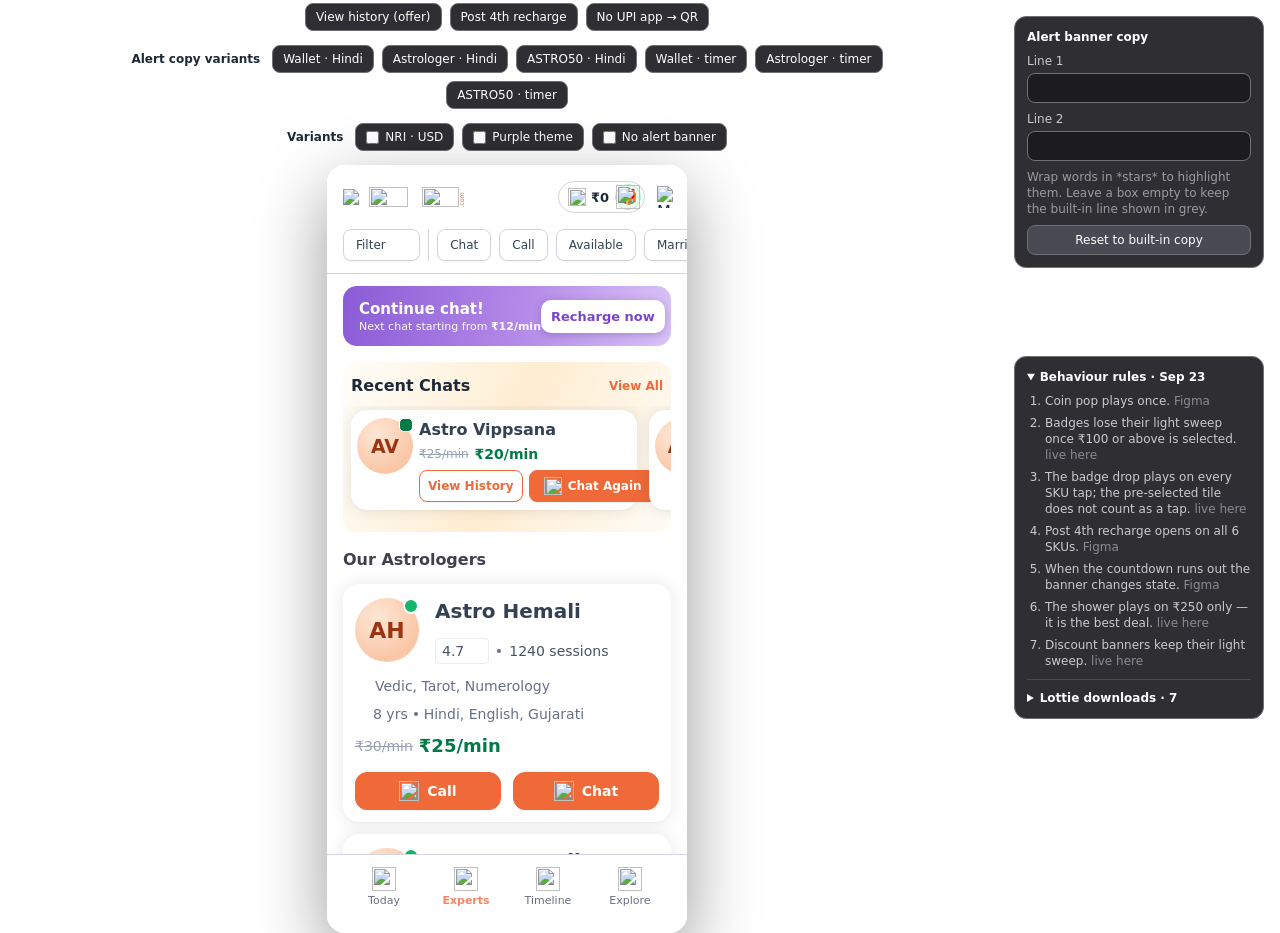
==== src/template.html @ e66285ed "Keep the band bells still, as the prototype has them The bells carry no class="tag" in the prototype" ====
<!DOCTYPE html>
<html lang="en">
<head>
<meta charset="UTF-8">
<meta name="viewport" content="width=device-width, initial-scale=1, viewport-fit=cover, user-scalable=no">
<meta name="theme-color" content="#ffffff">
<meta name="color-scheme" content="light">
<title>AstroChat · Bonus highlight prototype</title>
<!-- dotLottie player for the low-balance loader. Unlike everything else in this file it is not
     inlined, so the loader needs a network connection; the static wallet image stays in the
     markup as a fallback and is hidden only once the component actually upgrades. -->
<script type="module" src="https://unpkg.com/@lottiefiles/dotlottie-wc@0.6.2/dist/dotlottie-wc.js"></script>
<style>
/* ── Inter, inlined ──────────────────────────────────────────────────────────
   This used to be a <link> to fonts.googleapis.com. On any network that blocks
   Google Fonts — a corporate proxy, a locked-down office Wi-Fi, a plane — that
   request fails SILENTLY: no error, no missing glyphs, the page just renders in
   system-ui and every letterform, width and line break is subtly wrong. Nobody
   screenshotting it can tell you why it looks off, which is precisely what made
   it worth removing rather than retrying.

   One variable file per subset covers 400-800, so `font-weight:100 900` is not a
   guess — the axis really is continuous. latin-ext is a separate face and is NOT
   optional here: the rupee sign is U+20B9, which lives in that range, and this
   prototype is nothing but rupee figures.

   Devanagari is deliberately absent. Inter has no Devanagari glyphs, so the Hindi
   flows fall through to the platform's own Indic font either way; shipping a
   Devanagari subset would add weight and change nothing. */
@font-face{font-family:'Inter';font-style:normal;font-weight:100 900;font-display:swap;
  src:url(/*INTER-LATIN-EXT*/) format('woff2');
  unicode-range:U+0100-02BA,U+02BD-02C5,U+02C7-02CC,U+02CE-02D7,U+02DD-02FF,U+0304,U+0308,U+0329,U+1D00-1DBF,U+1E00-1E9F,U+1EF2-1EFF,U+2020,U+20A0-20AB,U+20AD-20C0,U+2113,U+2C60-2C7F,U+A720-A7FF}
@font-face{font-family:'Inter';font-style:normal;font-weight:100 900;font-display:swap;
  src:url(/*INTER-LATIN*/) format('woff2');
  unicode-range:U+0000-00FF,U+0131,U+0152-0153,U+02BB-02BC,U+02C6,U+02DA,U+02DC,U+0304,U+0308,U+0329,U+2000-206F,U+20AC,U+2122,U+2191,U+2193,U+2212,U+2215,U+FEFF,U+FFFD}
/* ── Design tokens ───────────────────────────────────────────────────────────
   Every name below is a published style in the Figma file (Payments-Android —
   an Untitled UI library). A raw hex left in this stylesheet means "no style
   exists for this": the payment-brand logo colours, the green/gold card skins,
   and the display type sizes (10, 11, 13.5, 31, 42px) are all deliberate.
   Gradients cannot carry a style in Figma, so the bands below are written as
   color-mix over white — the same mapping the "background colour spec"
   annotations on the component library now document.
   ─────────────────────────────────────────────────────────────────────────── */
:root{
  --brand-color:#EF6939;--brand-500:#F28761;--brand-900:#560000;
  --gray-25:#FCFCFD;--gray-50:#F9FAFB;--gray-100:#F2F4F7;--gray-200:#EAECF0;--gray-300:#D0D5DD;
  --gray-400:#98A2B3;--gray-500:#667085;--gray-600:#475467;--gray-700:#344054;--gray-800:#1D2939;--gray-900:#101828;
  --success-50:#ECFDF3;--success-100:#D1FADF;--success-200:#A6F4C5;--success-300:#6CE9A6;--success-400:#32D583;
  --success-500:#12B76A;--success-600:#039855;--success-700:#027A48;--success-800:#05603A;--success-900:#054F31;
  --success-950:#04452F;               /* darkest end of the Offer / Coupon band */
  --warning-50:#FFFAEB;--warning-100:#FEF0C7;--warning-300:#FEC84B;--warning-400:#FDB022;--warning-600:#DC6803;
  --warning-700:#B54708;--warning-800:#93370D;--warning-900:#7A2E0E;
  --error-50:#FEF3F2;--error-100:#FEE4E2;--error-500:#F04438;--error-700:#B42318;--error-800:#912018;--error-900:#7A271A;
  --white:#FFFFFF;--black:#000000;
  --ab-bg:#EEF0F3;                     /* phone chrome — no Figma style */
  /* Text styles: Inter, letter-spacing 0, weights 400/500/600/700 */
  --font:'Inter',system-ui,-apple-system,'Segoe UI',Roboto,Arial,sans-serif;
  --fs-xs:12px;--lh-xs:18px;           /* Body X Small 12 */
  --fs-sm:14px;--lh-sm:20px;           /* Body Medium 14  */
  --fs-md:16px;--lh-md:24px;           /* Body large 16   */
  --fs-lg:18px;--lh-lg:28px;           /* Body XL 18      */
  --fs-xl:20px;--lh-xl:30px;           /* Body 2XL 20     */
  /* Motion. --ease-out is the house curve, already inlined in ~40 places; it is named here so
     new work has something to point at. --ease-gentle is a softer ease-out (quint): it leaves
     faster and spends longer easing into rest, so a collapse settles instead of stopping. Used
     for See Less Options, where the sheet shrinking is a slow, reversible move rather than a
     response to a tap that needs to feel instant. */
  --ease-out:cubic-bezier(.2,.8,.2,1);
  --ease-gentle:cubic-bezier(.22,1,.36,1);
}
/* `user-select:none` is what kills the blue selection box. Tapping a tile quickly counts as a
   double-click, and the browser then selects the nearest text run — which is why the "Add Money"
   title lit up when a SKU was tapped. This is app chrome, not a document, so nothing here is
   meant to be selectable. */
*{box-sizing:border-box;margin:0;padding:0;-webkit-tap-highlight-color:transparent;-webkit-user-select:none;user-select:none}
::selection{background:transparent}
html,body{height:100%;background:#fff}
body{font-family:var(--font);color:var(--gray-800);overflow:hidden;-webkit-font-smoothing:antialiased}
button{font:inherit;color:inherit;background:none;border:0;cursor:pointer;text-align:inherit}
img{display:block}
/* The grey ring around a tapped tile. `:focus-visible` alone is NOT enough to keep it off a
   pointer: Chrome hands focus-visible to role=button/role=radio divs on a plain click, because
   its heuristic assumes a focusable non-widget element that took focus wants a ring. So the ring
   is gated on an explicit `body.kbd`, set only by a Tab press and cleared by any pointer.
   Keyboard users keep a visible focus ring; taps and clicks draw nothing at all. */
:focus,:focus-visible{outline:none}
body.kbd :focus-visible{outline:2px solid rgba(16,24,40,.35);outline-offset:2px}

/* ---------- shell ---------- */
.shell{height:100%;display:flex;flex-direction:column;align-items:center;justify-content:center;gap:14px;padding:16px}
.toolbar{display:flex;gap:8px;align-items:center;flex-wrap:wrap;justify-content:center;max-width:760px;color:var(--gray-600);font-size:var(--fs-xs)}
.toolbar b{color:var(--gray-800);font-weight:600;margin-right:4px}
.toolbar button{background:#2f2f33;border:1px solid #707076;color:#fff;border-radius:8px;padding:6px 10px;font-size:var(--fs-xs);text-align:center}
.toolbar button:hover{background:#3b3b40}
/* Variant switches. Same pill as the jump buttons so the row reads as one control strip, but they
   latch — :has() on the label is what lets the pill itself show the on state. */
.vsw{display:flex;align-items:center;gap:6px;background:#2f2f33;border:1px solid #707076;color:#fff;border-radius:8px;padding:6px 10px;cursor:pointer;user-select:none}
.vsw:hover{background:#3b3b40}
.vsw:has(input:checked){background:var(--brand-color);border-color:var(--brand-color)}
.vsw input{accent-color:#fff;width:13px;height:13px;margin:0;cursor:pointer}
.vsw:has(input:checked) input{accent-color:#2f2f33}
/* Scaffolding, desktop only — it sits under the copy editor in the same fixed right rail rather
   than in .shell, because .shell is a centred column that sizes the phone off the leftover height
   and any row there shrinks the prototype. `body.mobile` drops it outright: the phone build carries
   nothing but the screen. Top is the editor's height plus a gutter; if the editor grows, move it. */
.specs{position:fixed;right:16px;top:356px;z-index:50;width:250px;
  background:#2f2f33;border:1px solid #707076;border-radius:12px;padding:12px;color:#c9c9cf;
  font-size:var(--fs-xs);line-height:16px;
  /* the Lottie list below can outgrow the window, and a fixed panel has nowhere to push to */
  max-height:calc(100vh - 372px);overflow:auto}
.specs summary{color:#fff;font-weight:600;cursor:pointer}
.specs ol{margin:8px 0 0;padding-left:18px}
.specs li{margin-bottom:6px}
.specs i{font-style:normal;color:#8a8a93}
/* The downloadable Lotties. Closed by default on purpose: opening it is what fetches the player,
   so a visitor who never opens it pays nothing for it. */
.lot{margin:10px 0 0;border-top:1px solid #4a4a52;padding-top:10px}
.lot ul{list-style:none;margin:8px 0 0;padding:0;display:flex;flex-direction:column;gap:9px}
.lot li{display:flex;gap:8px;align-items:center;margin:0}
.lot .pv{flex:none;width:32px;height:32px;border-radius:8px;background:#3d3d44;overflow:hidden}
.lot .pv.g{background:linear-gradient(135deg,#065F41,#039855)}
.lot .pv.w{background:#fff}
/* the bells belong on their own band tint, not on green */
.lot .pv.a{background:var(--warning-100)}
.lot .pv.r{background:var(--error-100)}
.lot a{color:#fff;font-weight:600;text-decoration:none;border-bottom:1px solid #6a6a72}
.lot small{display:block;color:#8a8a93}
.lot .note{margin:8px 0 0;color:#8a8a93}
body.mobile .specs{display:none}
/* Live alert-banner copy editor, desktop only. Same dark chrome as .toolbar so it reads as
   prototype furniture and not as part of the design. */
.edpanel{position:fixed;right:16px;top:16px;z-index:50;width:250px;display:flex;flex-direction:column;gap:8px;
  background:#2f2f33;border:1px solid #707076;border-radius:12px;padding:12px;color:#fff;font-size:var(--fs-xs);line-height:16px}
.edpanel b{font-weight:600}
.edpanel label{display:flex;flex-direction:column;gap:4px;color:#c9c9cf}
.edpanel input{background:#1c1c1f;border:1px solid #707076;border-radius:8px;padding:6px 8px;color:#fff;font:inherit;width:100%}
.edpanel input::placeholder{color:#8a8a93}
.edpanel .hint{color:#9a9aa2}
.edpanel button{background:#4a4a52;border:1px solid #707076;color:#fff;border-radius:8px;padding:6px 10px;font-size:var(--fs-xs);text-align:center}
.edpanel button:hover{background:#5a5a63}
body.mobile .edpanel{display:none}
/* The panel is fixed, so it would sit on top of the phone on a narrow desktop window. Reserve
   its width on the shell instead and let the phone centre in what's left. */
body:not(.mobile) .shell{padding-right:282px}
.stage{position:relative;flex-shrink:0}
.phone{position:absolute;left:0;top:0;width:360px;background:#fff;overflow:hidden;transform-origin:0 0;border-radius:18px;box-shadow:0 24px 70px rgba(0,0,0,.4)}
.screen{position:absolute;inset:0;overflow:hidden}
.flows-btn{display:none}
.flows-sheet{display:none}

/* mobile: the prototype is the whole screen */
body.mobile .shell{padding:0;gap:0;justify-content:flex-start;align-items:flex-start}
body.mobile .toolbar{display:none}
body.mobile .phone{border-radius:0;box-shadow:none}
.flows-sheet.open{display:flex;position:fixed;inset:0;z-index:101;background:rgba(0,0,0,.45);align-items:flex-end}
.flows-btn,.flows-sheet .panel{zoom:var(--ui,1)}
.flows-sheet .panel{width:100%;background:#fff;border-radius:18px 18px 0 0;padding:16px 16px calc(16px + env(safe-area-inset-bottom));display:flex;flex-direction:column;gap:8px;animation:up .25s ease-out}
.flows-sheet h4{font-size:15px;font-weight:700;color:var(--gray-800);margin-bottom:4px}
.flows-sheet .panel button{border:1px solid var(--gray-300);border-radius:12px;padding:12px 14px;font-size:var(--fs-sm);font-weight:500;color:var(--gray-700)}
.flows-sheet .panel button small{display:block;font-weight:400;font-size:var(--fs-xs);color:var(--gray-500);margin-top:2px}
@keyframes up{from{transform:translateY(40px);opacity:0}to{transform:none;opacity:1}}

/* ---------- photos (uploaded) / stand-ins ---------- */
.photo{border-radius:50%;overflow:hidden;flex-shrink:0;position:relative}
.photo img{width:100%;height:100%;object-fit:cover}
.photo.ph{display:flex;align-items:center;justify-content:center;font-weight:700;color:#9a3412;background:radial-gradient(circle at 35% 30%,#ffe7d6,#f9c6a6 70%)}

/* ---------- HOME ---------- */
.home{display:flex;flex-direction:column;background:#fff}
.home-head{border-bottom:1px solid var(--gray-300);flex-shrink:0;background:#fff}
.home .topnav,.today .topnav{height:64px;display:flex;align-items:center;gap:16px;padding-left:16px}
.brand{display:flex;gap:7px;align-items:center}
.home .logo{position:relative;width:95.4px;height:20px}
.home .logo img,.home .logo span{position:absolute}
.home .logo .a{left:0;top:0;width:38.8px;height:19.7px}
.home .logo .b{left:38.8px;top:7px;width:12.6px;height:12.6px}
.home .logo .c{left:52.2px;top:0;width:37.3px;height:19.7px}
.home .logo span{left:89.4px;top:5px;height:15px;width:6px;display:flex;align-items:center;justify-content:center}
.home .logo span i{transform:rotate(-90deg);font-style:normal;font-size:6.4px;line-height:6px;color:var(--brand-color);white-space:nowrap}
.navright{flex:1;display:flex;gap:12px;align-items:center;justify-content:flex-end;padding-right:8px}
.wpill{position:relative;background:var(--gray-700);display:flex;flex-direction:column;align-items:center;gap:3px;padding:2px 2px 4px;border-radius:16px 16px 12px 12px;overflow:hidden}
.wpill .inner{background:#fff;border:1px solid var(--gray-300);border-radius:20px;display:flex;gap:8px;align-items:center;padding:3px 4px 3px 6px;position:relative;z-index:1}
.wpill .inner p{font-size:var(--fs-sm);color:#2d2d2d}
.wpill .cb{font-size:10px;color:#fff;letter-spacing:-.32px;white-space:nowrap;position:relative;z-index:1}
/* light sweep: kept for the ASTRO50 coupon banner (both its timer and non-timer states).
   The offer banner deliberately has none. */
.sweep{position:absolute;inset:0;pointer-events:none;overflow:hidden;border-radius:inherit}
/* Travels on TRANSFORM, not `left`. Animating `left` re-runs layout and repaints the whole band
   on every frame, which is what made it stutter; a transform stays on the compositor.
   The 475% is not arbitrary: the old travel was left -60% → 130%, i.e. 190% of the BAND's width,
   and translateX percentages resolve against the ELEMENT's own width, which is 40% of the band —
   190/40 = 475. Change `width:40%` and this number has to be rederived. */
.sweep::after{content:"";position:absolute;top:-20%;bottom:-20%;width:40%;left:-60%;background:linear-gradient(100deg,transparent,rgba(255,255,255,.55),transparent);will-change:transform;animation:sweep 2.8s ease-in-out infinite}
@keyframes sweep{0%,40%{transform:translateX(0) skewX(-18deg)}80%,100%{transform:translateX(475%) skewX(-18deg)}}

/* wallet chip: single row, gift <-> add alternating (option I) */
.wchip{height:32px;display:flex;align-items:center;gap:6px;padding:0 3px 0 9px;background:#fff;border:1px solid var(--gray-300);border-radius:16px;white-space:nowrap;font-size:13px;font-weight:600;color:var(--gray-800);transition:transform .12s}
.wchip:active{transform:scale(.96)}
.wchip .bal{display:flex;align-items:center;gap:5px}
.swap{position:relative;width:26px;height:26px;flex-shrink:0}
/* Sep 23: the swap is a Lottie now (assets/walletchip.json, generated by src/lottie/). The CSS
   keyframes below are NOT dead — they stay as the fallback and are what shows until the player
   has loaded, or forever if it cannot be reached. `.swap.lot` means the Lottie mounted, so the
   hand-drawn layers stand down. Keep the two in sync; the Lottie was authored from these. */
.swap.lot .lay{display:none}
.swap .lotbox{position:absolute;inset:0}
.swap .lotbox svg{display:block;width:100%;height:100%}
.swap .lay{position:absolute;inset:0;display:flex;align-items:center;justify-content:center;border-radius:50%;animation-duration:6s;animation-iteration-count:infinite;animation-timing-function:cubic-bezier(.45,0,.25,1)}
.swap .lg{background:var(--success-50);border:1px solid #abefc6;animation-name:swapGift}
.swap .lp{animation-name:swapPlus}
.swap .lp img{width:24px;height:24px}
@keyframes swapGift{0%,40%{opacity:1;transform:scale(1) rotate(0)}50%,90%{opacity:0;transform:scale(.3) rotate(-120deg)}100%{opacity:1;transform:scale(1) rotate(0)}}
@keyframes swapPlus{0%,40%{opacity:0;transform:scale(.3) rotate(120deg)}50%,90%{opacity:1;transform:scale(1) rotate(0)}100%{opacity:0;transform:scale(.3) rotate(120deg)}}
.giftw{position:relative;display:inline-flex;align-items:center;justify-content:center;width:20px;height:20px;font-size:15px;line-height:1}
/* Today carries the same wallet chip as Home, so the gift's wobble has to be let onto both roots
   — the CSS fallback is what plays until mountSwapLottie() upgrades it. */
.home .giftw .g,.today .giftw .g{display:inline-block;transform-origin:50% 85%;animation:gift6 6s ease-in-out infinite}
.giftw i{position:absolute;width:4px;height:4px;border-radius:50%;background:var(--warning-400);opacity:0;animation:spark6 6s ease-out infinite}
.giftw i:nth-of-type(1){top:-1px;right:-2px}
.giftw i:nth-of-type(2){top:3px;left:-3px;width:3px;height:3px;animation-delay:.1s;background:var(--success-500)}
.giftw i:nth-of-type(3){bottom:0;right:-3px;width:3px;height:3px;animation-delay:.2s;background:#f472b6}
@keyframes gift6{0%,10%,34%,100%{transform:rotate(0) scale(1)}14%{transform:translateY(-2px) rotate(-14deg) scale(1.18)}18%{transform:translateY(-2px) rotate(12deg) scale(1.18)}22%{transform:rotate(-8deg) scale(1.1)}26%{transform:rotate(5deg)}30%{transform:rotate(0)}}
@keyframes spark6{0%,12%{opacity:0;transform:scale(.2)}17%{opacity:1;transform:scale(1.2)}28%,100%{opacity:0;transform:scale(.4) translateY(-4px)}}
.chips{display:flex;gap:8px;padding:0 16px 12px;overflow-x:auto;scrollbar-width:none}
.chips::-webkit-scrollbar{display:none}
.home .chip{height:32px;flex-shrink:0;display:flex;align-items:center;gap:4px;padding:3px 12px;border:1px solid var(--gray-300);border-radius:8px;background:#fff;box-shadow:0 1px 2px rgba(16,24,40,.05);font-size:var(--fs-xs);line-height:var(--lh-xs);color:var(--gray-700);white-space:nowrap}
.vline{width:1px;height:32px;background:var(--gray-300);flex-shrink:0}
.home-scroll{flex:1;overflow-y:auto;overflow-x:hidden;padding:12px 16px 16px;display:flex;flex-direction:column;gap:16px;scrollbar-width:none;-webkit-overflow-scrolling:touch}
.home-scroll::-webkit-scrollbar{display:none}
.promo{flex-shrink:0;height:60px;border-radius:14px;position:relative;overflow:hidden;display:flex;align-items:center;justify-content:space-between;padding:0 8px 0 16px;background:linear-gradient(100deg,#8a5bd6 0%,#b48ae8 55%,#d9c4f7 100%);color:#fff}
.promo.img{padding:0;background:none}
.promo.img img{width:100%;height:100%;object-fit:contain}
.promo h5{font-size:15px;font-weight:800;line-height:var(--lh-sm);white-space:nowrap}
.promo p{font-size:11px;line-height:15px;opacity:.95;white-space:nowrap}
.promo p b{font-weight:700}
.promo .rn{white-space:nowrap;background:#fff;color:#7a45c9;font-weight:700;font-size:13px;border-radius:10px;padding:9px 10px;box-shadow:0 2px 8px rgba(60,20,120,.25)}
.recent{flex-shrink:0;border-radius:12px;padding:12px 8px;display:flex;flex-direction:column;gap:8px;background:linear-gradient(112.5deg,#fefdf8 1.3%,#ffedd2 49.8%,#fefdf8 104%)}
.recent-h{display:flex;justify-content:space-between;align-items:center}
.recent-h p{font-weight:600;font-size:var(--fs-md);line-height:var(--lh-md);color:var(--gray-800)}
.recent-h span{font-weight:600;font-size:var(--fs-xs);color:var(--brand-color)}
.rc-row{display:flex;gap:12px;overflow-x:auto;scrollbar-width:none;margin:0 -8px;padding:4px 8px 10px}
.rc-row::-webkit-scrollbar{display:none}
.home .rc{background:#fff;flex-shrink:0;display:flex;gap:6px;padding:8px 6px;border-radius:16px;box-shadow:0 0 16px 2px rgba(16,24,40,.08),0 2px 4px -2px rgba(16,24,40,.06)}
.rc-name{font-weight:600;font-size:var(--fs-md);line-height:var(--lh-md);color:var(--gray-700)}
.price{display:flex;gap:6px;align-items:center;height:23px}
.price s{font-weight:500;font-size:var(--fs-xs);color:var(--gray-400)}
.price b{font-weight:600;font-size:var(--fs-sm);line-height:var(--lh-sm);color:var(--success-700)}
.rc-btns{display:flex;gap:6px;margin-top:5px}
.btn-o,.btn-f{display:flex;align-items:center;justify-content:center;gap:6px;border:1px solid var(--brand-color);border-radius:8px;font-weight:600;font-size:var(--fs-xs);line-height:var(--lh-xs);box-shadow:0 1px 2px rgba(16,24,40,.05);white-space:nowrap}
.btn-o{background:#fff;color:var(--brand-color);padding:6px 8px}
.btn-f{background:var(--brand-color);color:#fff;padding:6px 14px;flex:1}
.avwrap{position:relative;flex-shrink:0}
.odot{position:absolute;border:solid #fff}
.sec-title{font-weight:600;font-size:var(--fs-md);line-height:var(--lh-md);color:#41404d}
.cards{display:flex;flex-direction:column;gap:12px}
.card{background:#fff;height:238px;flex-shrink:0;padding:12px 12px 16px;border-radius:16px;display:flex;flex-direction:column;gap:12px;overflow:hidden;box-shadow:0 0 16px 2px rgba(16,24,40,.08),0 2px 4px -2px rgba(16,24,40,.06)}
.card-top{flex:1;display:flex;gap:16px;align-items:center}
.card-name{font-weight:700;font-size:var(--fs-xl);line-height:var(--lh-xl);color:var(--gray-700)}
.meta{display:flex;align-items:center;gap:8px;margin-top:12px;font-weight:500;font-size:var(--fs-sm);line-height:var(--lh-sm);color:var(--gray-600)}
.rating{display:flex;gap:4px;align-items:center;border:1px solid var(--gray-200);border-radius:4px;padding:2px 6px}
.dot4{width:4px;height:4px;border-radius:50%;background:var(--gray-500);flex-shrink:0}
.line{display:flex;gap:4px;align-items:center;font-weight:500;font-size:var(--fs-sm);line-height:var(--lh-sm);color:var(--gray-500)}
.card-price{display:flex;gap:6px;align-items:center;line-height:var(--lh-lg)}
.card-price s{font-weight:500;font-size:var(--fs-sm);color:var(--gray-400)}
.card-price b{font-weight:600;font-size:var(--fs-lg);color:var(--success-700)}
.card-btns{display:flex;gap:12px}
.card-btns button{flex:1;display:flex;gap:8px;align-items:center;justify-content:center;background:var(--brand-color);border:1px solid var(--brand-color);border-radius:12px;padding:8px 14px;color:#fff;font-weight:600;font-size:var(--fs-sm);line-height:var(--lh-sm);box-shadow:0 1px 2px rgba(16,24,40,.05)}
.tabbar{flex-shrink:0;display:flex;border-top:1px solid var(--gray-300);background:#fff;padding:0 16px}
.tab{flex:1;display:flex;flex-direction:column;align-items:center;gap:2px;padding:12px 8px 24px;font-size:11px;line-height:16px;color:var(--gray-500)}
.home .tab.on,.today .tab.on{color:var(--brand-500);font-weight:600}
.tab{cursor:pointer}

/* ---------- TODAY ----------
   Figma "Free user chat listing" 5202:43059. Shares .home's column shell and .tabbar, so only
   what is genuinely new lives here. The hero is one warm wash with a scalloped bottom edge —
   in Figma that edge is 21 hand-placed 20px white circles; here it is one repeating radial so
   it survives a width change. */
.today{display:flex;flex-direction:column;background:#fff}
.today-scroll{flex:1;overflow-y:auto;overflow-x:hidden;scrollbar-width:none;-webkit-overflow-scrolling:touch}
.today-scroll::-webkit-scrollbar{display:none}
.t-hero{position:relative;padding:0 16px 34px;background:linear-gradient(180deg,#FEF4E6 0%,#FEFDFC 95.2%)}
/* The scallop. 20px circles on a 20px pitch, so each one meets its neighbours exactly — any
   other pitch leaves cusps of hero colour between them. Sits ON the hero, not after it. */
.t-hero:after{content:"";position:absolute;left:0;right:0;bottom:-10px;height:20px;
  background:radial-gradient(circle at 10px 10px,#fff 10px,transparent 10.5px) 0 0/20px 20px repeat-x}
.t-greet{padding-top:16px;font-size:26px;line-height:31px;font-weight:700;color:var(--gray-700);text-align:center}
.t-insights{display:flex;flex-direction:column;gap:10px;margin-top:11px}
.t-ins{display:flex;align-items:center;gap:10px;padding:8px 10px;border-radius:10px;
  border:1px solid transparent;
  background:linear-gradient(#fff,#fff) padding-box,linear-gradient(91deg,#FDECD3,#FBD49D) border-box}
.t-ins .g{width:26px;height:26px;flex-shrink:0}
.t-ins .g svg,.t-foot svg{display:block;width:100%;height:100%}
.t-ins p{font-size:var(--fs-sm);line-height:20px;color:var(--gray-700)}
.t-foot{display:flex;justify-content:space-between;align-items:center;margin-top:14px;padding:0 20px;
  font-size:10px;line-height:12px;font-weight:300}
/* Figma has this line in #fff, which over the near-white bottom of the hero is invisible.
   Rendered in gray-400 instead so the prototype actually shows it — one line to revert. */
.t-foot .upd{color:var(--gray-400);white-space:nowrap}
.t-foot .ai{display:flex;align-items:center;gap:2px;color:#F9C471;font-style:italic;white-space:nowrap}
.t-body{display:flex;flex-direction:column;gap:24px;padding:24px 16px 16px}
.t-sec{display:flex;flex-direction:column;gap:12px}
.t-sech{display:flex;justify-content:space-between;align-items:center}
.t-sech h4{font-size:var(--fs-sm);line-height:20px;font-weight:500;color:var(--gray-600)}
.t-sech span{font-size:var(--fs-xs);line-height:15px;font-weight:500;color:var(--gray-500)}
/* Expert card: the purple shell is padding around a white inner card, so the gradient only ever
   shows as the header strip plus a 4px rim. */
.t-exp{border-radius:16px;padding:0 4px 4px;background:linear-gradient(180deg,#4A3460 0%,#7D58A1 100%)}
.t-exp .hd{display:flex;align-items:center;justify-content:center;gap:7px;padding:5px 0 8px;
  color:#fff;font-size:var(--fs-xs);line-height:15px;font-weight:700}
.t-exp .hd img{width:15px;height:18px}
.t-exp .in{display:flex;gap:10px;background:#fff;border-radius:12px;padding:8px 12px}
.t-exp .av{position:relative;flex-shrink:0}
.t-exp .av .odot{position:absolute;right:0;top:0;width:15px;height:15px;border-radius:50%;
  background:var(--success-700);border:2px solid #fff}
.t-exp .meta{flex:1;min-width:0;display:flex;flex-direction:column;align-items:flex-start;gap:5px}
.t-exp .nm{font-size:var(--fs-md);line-height:23px;color:var(--gray-700)}
.t-exp .pr{display:flex;align-items:baseline;gap:6px}
.t-exp .pr s{font-size:var(--fs-xs);color:var(--gray-400)}
.t-exp .pr b{font-size:var(--fs-sm);font-weight:600;color:var(--success-700)}
.t-exp button{width:100%;background:var(--brand-color);border:1px solid var(--brand-color);
  border-radius:12px;padding:8px 14px;color:#fff;font-weight:600;font-size:var(--fs-sm);
  line-height:var(--lh-sm);box-shadow:0 1px 2px rgba(16,24,40,.05)}
.t-sawal{display:flex;flex-direction:column;gap:18px;padding:16px 12px;border-radius:16px;
  background:#fff;border:.6px solid var(--warning-600)}
.t-sawal p{font-size:var(--fs-md);line-height:24px;color:var(--gray-700)}
.t-moods{display:flex;gap:10px}
.t-moods button{flex:1;background:#fff;border:1px solid var(--brand-color);border-radius:12px;
  padding:8px 14px;color:var(--brand-color);font-size:var(--fs-sm);line-height:var(--lh-sm)}

/* ---------- ADD BALANCE ---------- */
.ab{background:var(--ab-bg)}
.ab-head{position:absolute;top:0;left:0;right:0;z-index:5;background:#fff}
.ab-nav{height:64px;display:flex;align-items:center;justify-content:space-between;padding:8px 16px}
.ab-title{display:flex;align-items:center;gap:2px;padding:2px 6px 2px 0}
.ab-title .back{width:24px;height:24px;display:flex;align-items:center;justify-content:center}
.ab-title p{font-weight:600;font-size:var(--fs-md);line-height:var(--lh-md);color:var(--gray-700);white-space:nowrap}
.wbadge{background:var(--gray-100);border-radius:20px;display:flex;gap:8px;align-items:center;padding:4px 8px;font-weight:600;font-size:var(--fs-xs);line-height:var(--lh-xs);color:var(--gray-600)}
.ab-body{position:absolute;top:64px;left:0;right:0;bottom:0;overflow-y:auto;padding:24px 16px 170px;scrollbar-width:none;-webkit-overflow-scrolling:touch}
.ab-body::-webkit-scrollbar{display:none}
/* square bottom corners: the wallet card sits on top of them, so rounding there only showed
   as two nicks of green either side of the card */
.ab .banner{position:relative;background:var(--success-600);border-radius:16px 16px 0 0;overflow:hidden;margin-bottom:-20px;display:flex;gap:8px;align-items:center;padding:8px 16px 28px;color:#fff;font-size:var(--fs-xs);line-height:17px;font-weight:500;letter-spacing:.36px}
/* Dark green whenever a countdown is shown; the non-timer states use the lighter var(--success-600). */
.ab .banner.bn-dark{background:var(--success-700)}
.ab .banner b{font-weight:800;font-size:var(--fs-sm);letter-spacing:.42px;color:#fff;font-variant-numeric:tabular-nums}
.ab .banner .bn-txt{position:relative;z-index:1;flex:1;min-width:0}
/* decorative sparkle field tucked into the top-right corner, faded out towards the text.
   White at .2 so the brightest star lands ~14% over the band and reads as twinkle, not dots. */
.ab .banner .bn-stars{position:absolute;top:0;right:0;width:236px;height:44px;object-fit:cover;object-position:right top;pointer-events:none;z-index:0;opacity:.2;
  -webkit-mask-image:linear-gradient(to left,#000 8%,rgba(0,0,0,.45) 42%,transparent 78%);mask-image:linear-gradient(to left,#000 8%,rgba(0,0,0,.45) 42%,transparent 78%)}
/* no margin: the two lines are separate <p>s, but must sit exactly as far apart as the two
   wrapped lines of the green strip, which are spaced by line-height alone */
.ab .banner .bn-sub{font-size:var(--fs-xs);line-height:17px;font-weight:500;color:#fff}
.ab .banner .bn-sub b{font-weight:800;font-size:var(--fs-sm);letter-spacing:.42px;color:#fff}
.ab .banner .bn-sub s{opacity:.75}
.ab .banner .bn-icon{position:relative;z-index:1;flex:none;width:28px;height:28px;transform-origin:50% 50%;animation:seal 3.2s ease-in-out infinite}
/* discount seal: rests, then gives one wobble-pop so it reads as a stamp, not an alert */
@keyframes seal{0%,72%,100%{transform:scale(1) rotate(0)}79%{transform:scale(1.14) rotate(-9deg)}87%{transform:scale(1.14) rotate(9deg)}94%{transform:scale(1.05) rotate(0)}}
/* entrance: the banner starts fully tucked behind the "Your Wallet Gets" card (the card is
   z-index 2, the banner is not) and slides up out of it. Applied only on the first render —
   rerenderAB() re-mounts the whole screen on every tile tap, so without the .bn-in gate the
   banner would replay this and appear to jump each time a SKU is selected. */
/* gentle: a long, evenly-decelerating glide rather than the earlier fast-out snap, with the
   last few px eased almost to a stop and a short opacity ramp so it surfaces instead of popping */
.ab .banner.bn-in{animation:riseFromCard .72s cubic-bezier(.33,.9,.35,1) both;will-change:transform,opacity}
@keyframes riseFromCard{
  from{transform:translateY(100%);opacity:.55}
  55%{opacity:1}
  to{transform:translateY(0);opacity:1}}

/* insufficient balance warning (Figma 4604:32678): rises from behind the card when ₹50 is picked */
.warn-wrap{display:grid;grid-template-rows:0fr;margin-bottom:0;transition:grid-template-rows .45s cubic-bezier(.2,.8,.2,1),margin-bottom .45s cubic-bezier(.2,.8,.2,1)}
.ab .warn-wrap.open{grid-template-rows:1fr;margin-bottom:-20px}
.warn-inner{min-height:0;overflow:hidden;border-radius:16px 16px 0 0}
.warn{display:flex;gap:8px;align-items:center;padding:8px 16px 28px;border-radius:16px 16px 0 0;background:var(--error-50);
  background-image:linear-gradient(83.82deg,rgba(255,251,250,0) 4.67%,#F9DEDC 43.48%,#FFE4E2 67.28%,rgba(255,251,250,0) 107.86%);
  transform:translateY(24px);opacity:0;transition:transform .45s cubic-bezier(.2,.8,.2,1),opacity .3s ease}
.ab .warn-wrap.open .warn{transform:none;opacity:1}
.warn img{flex-shrink:0}
.warn p{flex:1;font-size:var(--fs-xs);line-height:var(--lh-xs);color:var(--brand-900);font-weight:400}
.warn b{font-weight:700}
.receipt{position:relative;z-index:2;background:#fff;border-radius:20px;box-shadow:0 6px 18px rgba(16,24,40,.08);padding-bottom:16px}
.receipt::before,.receipt::after{content:"";position:absolute;top:124px;width:28px;height:28px;border-radius:50%;background:var(--ab-bg);z-index:3}
.receipt::before{left:-14px;box-shadow:inset -4px 0 6px rgba(16,24,40,.08)}
.receipt::after{right:-14px;box-shadow:inset 4px 0 6px rgba(16,24,40,.08)}
.hero{position:relative;height:185px;border-radius:20px;overflow:hidden;display:flex;flex-direction:column;align-items:center;gap:5px}
.hero-top{position:relative;width:100%;height:118px;border:4px solid #fff;border-bottom:0;border-radius:20px 20px 0 0;padding:42px 2px 0;display:flex;flex-direction:column;align-items:center;gap:6px;background:linear-gradient(176.6deg,var(--gray-100) 16.6%,#fff 87.3%);overflow:hidden}
.burst{position:absolute;left:50%;top:78px;width:520px;height:520px;margin:-260px 0 0 -260px;pointer-events:none;
  background:repeating-conic-gradient(from 0deg,rgba(152,162,179,.16) 0deg 5deg,transparent 5deg 15deg);
  -webkit-mask:radial-gradient(circle,transparent 42px,#000 60px,#000 120px,transparent 200px);mask:radial-gradient(circle,transparent 42px,#000 60px,#000 120px,transparent 200px);
  animation:spin 120s linear var(--spin-delay,0s) infinite}
/* rays: grow from centre once per visit, only for ₹250+ */
.burst.grow{animation:raysGrow 1.6s cubic-bezier(.33,.4,.3,1) var(--grow-delay,0s) both,spin 120s linear var(--spin-delay,0s) infinite}
.burst.fadein{animation:raysIn .35s ease-out both,spin 120s linear var(--spin-delay,0s) infinite}
.burst.out{animation:raysOut .3s ease-in both,spin 120s linear var(--spin-delay,0s) infinite}
@keyframes raysGrow{from{clip-path:circle(8% at 50% 50%);opacity:0}15%{opacity:1}to{clip-path:circle(38% at 50% 50%);opacity:1}}
@keyframes raysIn{from{opacity:0}to{opacity:1}}
@keyframes raysOut{from{opacity:1}to{opacity:0}}
@keyframes spin{to{transform:rotate(360deg)}}
.hero-top::after{content:"";position:absolute;left:0;right:0;bottom:0;height:56px;background:linear-gradient(to bottom,rgba(255,255,255,0),#fff 85%);pointer-events:none}
/* "Your Wallet Gets" tab hanging from the card's top edge (Figma 4683:1267) */
.hero-label{position:absolute;z-index:2;top:0;left:50%;transform:translateX(-50%);display:flex;align-items:center;gap:4px;padding:6px 12px;background:#fff;border-radius:0 0 12px 12px;box-shadow:inset 0 -4px 6px rgba(0,0,0,.1);font-weight:500;font-size:var(--fs-xs);line-height:var(--lh-xs);letter-spacing:0;color:var(--gray-500);white-space:nowrap}
.hero-label img{width:14px;height:14px;flex-shrink:0}
.ab .amt{position:relative;z-index:1;display:flex;gap:0;align-items:baseline;justify-content:center;color:var(--gray-800);padding:0 8px}
.ab .amt::before{content:"";position:absolute;inset:-6px -46px;z-index:-1;pointer-events:none;border-radius:50%;opacity:0;
  background:radial-gradient(closest-side,rgba(18,183,106,.30),rgba(18,183,106,.14) 55%,rgba(18,183,106,0))}
.ab .amt.land::before{animation:heroFlash .95s ease-out}
.ab .amt.land .n{animation:heroLand .6s cubic-bezier(.3,1.6,.5,1)}
@keyframes heroFlash{0%{opacity:0;transform:scale(.6)}30%{opacity:1;transform:scale(1.04)}100%{opacity:0;transform:scale(1.18)}}
@keyframes heroLand{0%{transform:scale(1)}35%{transform:scale(1.09)}70%{transform:scale(.98)}100%{transform:scale(1)}}
/* Figma 4683:1302 (₹100 and above) */
/* ₹ top-aligned with the digits: the flex line aligns the two baselines, then alignRupee()
   lifts the ₹ by the cap-height difference. Line-height plays no part, which is what the old
   half-leading maths got wrong — it left the ₹ sitting a few px low. */
.ab .amt .r{position:relative;width:auto;height:auto;font-weight:500;font-size:24px;line-height:var(--lh-md);letter-spacing:-.48px;color:var(--gray-700)}
.ab .amt .n{font-weight:700;font-size:42px;line-height:60px;letter-spacing:-2.1px;display:flex;white-space:nowrap}
.ab .amt .n .last{display:inline-block}
/* Figma 4683:1307: 1.5px outside stroke, gradient white → white (45%) → green #059152. ₹50 (4683:1300) has no stroke. */
.ab .amt .n{position:relative;isolation:isolate}
.ab .amt .n .stk{position:absolute;left:-8px;top:-6px;padding:6px 10px 6px 8px;z-index:-1;white-space:nowrap;pointer-events:none;color:transparent;
  -webkit-text-stroke:3px transparent;background:linear-gradient(118deg,#fff 0%,#fff 45%,#059152 100%);-webkit-background-clip:text;background-clip:text}
.ab .amt.s50 .n .stk{display:none}
.ab .amt.rolling .n .last{color:var(--gray-800);-webkit-text-stroke:1.5px rgba(3,152,85,.55);text-shadow:0 0 10px rgba(18,183,106,.35);animation:roll .12s linear infinite}
@keyframes roll{0%{transform:translateY(-6%)}50%{transform:translateY(6%)}100%{transform:translateY(-6%)}}
/* Figma 4683:1297 (₹50) */
.ab .amt.s50{gap:0}
.ab .amt.s50 .n{font-size:32px;letter-spacing:-1.6px}
.strip-wrap{position:absolute;z-index:1;width:286px;display:flex;flex-direction:column;align-items:center;
  /* centre of the strip sits on the notch centre (138px), whatever the strip height; 5.5px = half the pointer above it */
  left:50%;top:138px;transform:translate(-50%,calc(-50% - 5.5px))}
.strip-wrap .tip{width:15px;height:13px;margin-bottom:-2px}
/* The gradient is drawn 170% of the pill's width and slowly panned back and forth, so the bright
   core drifts across instead of sitting still. Every variant has to restate background-size:
   each one re-declares the `background` shorthand, which resets size back to auto. */
.strip{position:relative;width:100%;border-radius:12px;padding:9px 6px;text-align:center;font-weight:500;font-size:var(--fs-xs);line-height:16px;letter-spacing:.3px;color:var(--success-600);overflow:hidden;
  background:linear-gradient(90deg,rgba(231,246,238,.3) 0%,rgba(216,249,228,.76) 25%,rgba(166,244,197,.85) 50%,rgba(217,249,228,.75) 75%,rgba(231,246,238,.3) 100%) center/170% 100% no-repeat;
  animation:drift 7s ease-in-out infinite alternate}
@keyframes drift{from{background-position:0% 0}to{background-position:100% 0}}
.strip::after{content:"";position:absolute;inset:0;background:linear-gradient(100deg,transparent 15%,rgba(255,255,255,.35) 50%,transparent 85%) 0 0/250% 100%;animation:shimmer 4.2s ease-in-out infinite}
@keyframes shimmer{0%{background-position:150% 0}60%,100%{background-position:-60% 0}}
.strip span{position:relative;z-index:1}
.strip b{font-weight:800}


/* green bonus strip (Figma 4573:1698) */
.strip.gx{width:256px;padding:9px 5px;border-radius:12px;color:var(--success-700);font-size:var(--fs-xs);line-height:17px;font-weight:500;letter-spacing:.36px;text-align:center;white-space:normal;
  background:linear-gradient(90deg,rgba(231,246,238,.3) 15.865%,rgba(216,249,228,.763) 38.462%,rgba(166,244,197,.6) 50%,rgba(217,249,228,.75) 62.981%,rgba(231,246,238,.3) 86.377%) center/170% 100% no-repeat}
.strip.gx b{font-weight:800;font-size:var(--fs-sm);letter-spacing:.42px;color:var(--success-700)}
/* ₹50 no-bonus strip (Figma 4683:1287): amber band, hugs its text */
.strip.nb50{width:auto;padding:9px 5px;border-radius:12px;color:#93370D;font-size:var(--fs-xs);line-height:16px;font-weight:500;letter-spacing:.36px;white-space:nowrap;
  background:linear-gradient(90deg,rgba(254,240,199,.3) 15.865%,rgba(254,240,199,.763) 38.462%,var(--warning-100) 50%,rgba(254,240,199,.75) 62.981%,rgba(254,240,199,.3) 86.377%) center/170% 100% no-repeat}
.strip.nb50 b{font-weight:800;font-size:var(--fs-sm);letter-spacing:.42px}
.strip.big{font-size:var(--fs-sm);line-height:var(--lh-sm);letter-spacing:.2px}
/* the pop has to re-list drift, or selecting a tile would replace it and freeze the gradient */
.strip.pulse{animation:pop .45s ease-out,drift 7s ease-in-out infinite alternate}
@keyframes pop{0%{transform:scale(.94)}60%{transform:scale(1.03)}100%{transform:scale(1)}}
.tiles{display:grid;grid-template-columns:repeat(3,1fr);column-gap:14px;row-gap:16px;padding:9px 16px 0}
.tile-col{display:flex;flex-direction:column;align-items:center}
.tile{position:relative;width:100%;height:auto;aspect-ratio:4/3;border:1px solid var(--gray-300);border-radius:14px;background:#fff;box-shadow:0 4px 8px rgba(0,0,0,.04);display:flex;align-items:center;justify-content:center;color:var(--gray-700);transition:transform .12s ease}
.tile:active{transform:scale(.96)}
.tile .val{position:relative;display:flex;align-items:flex-start;padding-bottom:4px}
.tile .val i{font-style:normal;font-weight:700;font-size:var(--fs-xs);line-height:21px}
.tile .val span{font-weight:600;font-size:var(--fs-xl);line-height:26px}
.tile .sel{position:absolute;inset:-1px;width:calc(100% + 2px);height:calc(100% + 2px);pointer-events:none}
.tile .sel.justpick{animation:selin .28s cubic-bezier(.2,.8,.2,1)}
@keyframes selin{from{opacity:0;transform:translate(3px,-3px)}to{opacity:1;transform:none}}
/* tick sits where it was drawn in the corner (centre 81.8/93, 10.3/70) */
.ab .tile .tick{position:absolute;z-index:3;left:calc((100% + 2px) * .8178 - 1px);top:calc((100% + 2px) * .0884 - 1px);width:calc((100% + 2px) * .1242);height:calc((100% + 2px) * .1184);pointer-events:none}
.ab .tile .tick.justpick{animation:tickSpin .5s cubic-bezier(.3,1.5,.5,1) .05s both}
@keyframes tickSpin{from{opacity:0;transform:rotate(-120deg) scale(.3)}to{opacity:1;transform:none}}
.tile.justpick{animation:tilePop .3s ease-out}
@keyframes tilePop{0%{transform:scale(1)}45%{transform:scale(1.02)}100%{transform:scale(1)}}
.coins{position:absolute;right:-6px;top:-6px;width:34px;height:64px;pointer-events:none}
.coin{position:absolute;border-radius:50%;background:radial-gradient(circle at 35% 30%,#ffe58a,#f5b82e 55%,#c98a10 100%);box-shadow:inset 0 -1px 0 rgba(120,70,0,.35),0 1px 2px rgba(120,70,0,.25)}
.coin::after{content:"";position:absolute;inset:22%;border-radius:50%;border:1px solid rgba(255,240,180,.7)}
.coin.c1{width:16px;height:16px;right:8px;top:2px;animation:bob 1.6s ease-in-out infinite}
.coin.c2{width:20px;height:20px;right:0;top:22px;animation:bob 1.6s ease-in-out .3s infinite}
.coin.c3{width:12px;height:12px;right:12px;top:46px;animation:bob 1.6s ease-in-out .6s infinite}
@keyframes bob{0%,100%{transform:translateY(0) rotateY(0)}50%{transform:translateY(-3px) rotateY(60deg)}}

.addfly{position:absolute;left:calc(100% + 6px);top:14px;white-space:nowrap;font-size:var(--fs-sm);line-height:var(--lh-sm);font-weight:700;letter-spacing:0;color:var(--success-700);background:var(--success-50);border:1px solid #abefc6;border-radius:10px;padding:1px 7px;opacity:0;transform:translateY(10px) scale(.7);pointer-events:none;transition:opacity .25s ease-out,transform .4s cubic-bezier(.2,1.4,.4,1)}
.addfly.in{opacity:1;transform:none}
.addfly.merge{opacity:0;transform:translateX(-30px) scale(.5);transition:opacity .55s ease-in,transform .7s cubic-bezier(.5,0,.8,.4)}
.bonus.nudge{border:0;cursor:pointer;font-size:11px;letter-spacing:0;padding:4px 7px;background:linear-gradient(180deg,#F79009,var(--warning-600));box-shadow:0 2px 6px rgba(220,104,3,.35);animation:nudge 2.4s ease-in-out infinite}
@keyframes nudge{0%,70%,100%{transform:translateY(0)}78%{transform:translateY(-2px)}86%{transform:translateY(0)}92%{transform:translateY(-1px)}}
.ab .coinfall{position:absolute;inset:0;border-radius:13px;overflow:hidden;pointer-events:none;z-index:0;-webkit-mask-image:linear-gradient(90deg,#000 0 21%,transparent 24% 76%,#000 79% 100%);mask-image:linear-gradient(90deg,#000 0 21%,transparent 24% 76%,#000 79% 100%)}
.ab .coinfall .coin{position:absolute;top:0;opacity:0;animation:coinFall 3.6s linear infinite}
.ab .coinfall{opacity:1;transition:opacity .2s ease}
.ab .tile[aria-pressed="true"] .coinfall{opacity:0} /* selected tile: stop the coin shower */
.ab .coinfall .coin:nth-child(1){left:2%;width:15px;height:15px;animation-delay:0s}
.ab .coinfall .coin:nth-child(2){left:81%;width:15px;height:15px;animation-delay:.9s}
.ab .coinfall .coin:nth-child(3){left:4%;width:13px;height:13px;animation-delay:1.8s}
.ab .coinfall .coin:nth-child(4){left:83%;width:13px;height:13px;animation-delay:2.7s}
.ab .coinfall .coin:nth-child(5){left:1%;width:14px;height:14px;animation-delay:3.3s}
@keyframes coinFall{0%{transform:translateY(-22px) rotate(0);opacity:0}12%{opacity:.95}80%{opacity:.95}100%{transform:translateY(82px) rotate(220deg);opacity:0}}
.tile .val{z-index:1}
.tile .sel{z-index:2}
.bonus{position:relative;z-index:3;margin-top:-15px;padding:4px 8px;border-radius:12px;color:#fff;font-weight:600;font-size:var(--fs-xs);line-height:var(--lh-xs);letter-spacing:-.12px;white-space:nowrap;background:linear-gradient(-0.556deg,var(--success-800) 10.094%,var(--success-700) 23.329%,var(--success-700) 83.868%,rgba(2,122,72,0) 109.72%);}
.ab .see{display:flex;justify-content:center;margin-top:20px}
.ab .see button{display:flex;align-items:center;padding:2px 4px 2px 12px;border:1px dashed var(--gray-300);border-radius:12px;font-size:var(--fs-xs);font-weight:500;line-height:var(--lh-xs);color:var(--gray-500)}
.ab .chev{width:22px;height:22px;display:block;transition:transform .45s cubic-bezier(.2,.8,.2,1)}
.ab .chev.up{transform:rotate(180deg)}
.more-wrap{display:grid;grid-template-rows:0fr;transition:grid-template-rows .5s cubic-bezier(.2,.8,.2,1)}
.ab .more-wrap.open{grid-template-rows:1fr}
.more-inner{min-height:0;overflow:hidden;margin:0 -8px;padding:0 8px}
.tiles.more{padding-top:20px;padding-bottom:6px}
.tiles.more .tile-col{opacity:0;transform:translateY(-10px) scale(.97);transition:opacity .2s ease-in,transform .25s ease-in}
.ab .more-wrap.open .tiles.more .tile-col{opacity:1;transform:none;transition:opacity .35s ease-out,transform .45s cubic-bezier(.2,.9,.3,1.15)}
.ab .more-wrap.open .tiles.more .tile-col:nth-child(1){transition-delay:.06s}
.ab .more-wrap.open .tiles.more .tile-col:nth-child(2){transition-delay:.10s}
.ab .more-wrap.open .tiles.more .tile-col:nth-child(3){transition-delay:.14s}
.ab .more-wrap.open .tiles.more .tile-col:nth-child(4){transition-delay:.18s}
.ab .more-wrap.open .tiles.more .tile-col:nth-child(5){transition-delay:.22s}
.ab .more-wrap.open .tiles.more .tile-col:nth-child(6){transition-delay:.26s}
.ab .more-wrap.open .tiles.more .tile-col:nth-child(7){transition-delay:.30s}


/* ---- payment method sheet ---- */
.ab .pm-overlay{position:absolute;inset:0;z-index:40;pointer-events:none}
.ab .pm-overlay.open{pointer-events:auto}
.ab .pm-scrim{position:absolute;inset:0;background:rgba(16,24,40,.55);opacity:0;transition:opacity .3s ease}
.ab .pm-overlay.open .pm-scrim{opacity:1}
.ab .pm-sheet{position:absolute;left:0;right:0;bottom:0;height:min(732px,calc(100% - 68px));border-radius:32px 32px 0 0;overflow-x:hidden;overflow-y:auto;scrollbar-width:none;
  background:linear-gradient(to bottom,#FBF1E2 4.211%,#fff 21.842%);box-shadow:0 -5px 10px rgba(0,0,0,.25);padding-bottom:128px;
  transform:translateY(100%);transition:transform .38s cubic-bezier(.2,.9,.3,1)}
.ab .pm-sheet::-webkit-scrollbar{display:none}
.ab .pm-overlay.open .pm-sheet{transform:none}
.ab .pm-head{position:sticky;top:0;z-index:2;display:flex;align-items:center;gap:32px;padding:24px 16px 12px;background:#FCF4E9;border-radius:32px 32px 0 0}
.ab .pm-head p{flex:1;font-size:var(--fs-md);font-weight:700;color:var(--gray-700);line-height:normal}
.ab .pm-x{width:24px;height:24px;display:flex;align-items:center;justify-content:center;border-radius:12px}
.ab .pm-x img{width:16px;height:16px}
.ab .pm-body{display:flex;flex-direction:column;gap:32px;padding:8px 16px 0}
.ab .pm-group{display:flex;flex-direction:column;gap:8px}
.ab .pm-gt{font-size:var(--fs-sm);font-weight:500;color:var(--gray-700);line-height:normal}
.ab .pm-card{background:#fff;border:1px solid var(--gray-200);border-radius:18px;padding:12px;display:flex;flex-direction:column}
.ab .pm-list{gap:16px}
.ab .pm-row{display:flex;align-items:center;justify-content:space-between;cursor:pointer}
.ab .pm-name{display:flex;align-items:center;gap:10px;font-size:var(--fs-sm);line-height:var(--lh-sm);font-weight:500;color:var(--gray-600)}
.ab .pm-logo{display:flex;align-items:center;justify-content:center;border:1px solid var(--gray-300);flex-shrink:0;background:#fff}
.ab .pm-logo img{width:100%;height:100%;object-fit:cover;display:block}
.ab .pm-row .pm-logo-raw{width:32px;height:32px}
.ab .pm-radio{width:32px;height:32px;display:flex;align-items:center;justify-content:center;border-radius:100px}
.ab .pm-radio img{width:20px;height:20px}
.ab .pm-row:active .pm-radio{background:rgba(239,105,57,.08)}
.ab .pm-div{display:block;height:1px;background:repeating-linear-gradient(90deg,var(--gray-200) 0 2px,transparent 2px 4px)}
.pm-more{display:flex;align-items:center;gap:8px;padding:0 4px}
/* dotted like .pm-div, with the fade moved to a mask so the dots stay crisp instead of
   dissolving into a smear. Chip border matches See More Options on the wallet page. */
.pm-grad{flex:1;height:1px;background:repeating-linear-gradient(90deg,var(--gray-300) 0 2px,transparent 2px 4px)}
.ab .pm-grad.l{-webkit-mask-image:linear-gradient(90deg,transparent,#000);mask-image:linear-gradient(90deg,transparent,#000)}
.ab .pm-grad.r{-webkit-mask-image:linear-gradient(90deg,#000,transparent);mask-image:linear-gradient(90deg,#000,transparent)}
.pm-chip{display:flex;align-items:center;height:26px;padding:0 4px 0 12px;border:1px dashed var(--gray-300);border-radius:12px;font-size:var(--fs-xs);line-height:var(--lh-xs);color:var(--gray-500);white-space:nowrap}
.pm-chip img{width:22px;height:22px}
.ab .pm-cta{position:absolute;left:0;right:0;bottom:0;z-index:3;background:#fff;border:1px solid var(--gray-300);border-bottom:0;border-radius:12px 12px 0 0;box-shadow:0 -6px 20px rgba(0,0,0,.2);
  transform:translateY(110%);transition:transform .38s cubic-bezier(.2,.9,.3,1) .04s}
.ab .pm-overlay.open .pm-cta{transform:none}
/* same rule as the wallet summary row: only the amount is bold, the sentence around it stays
   grey, and the amount only turns green when the wallet credit beats what is actually paid
   (see `under` in summaryHTML). Previously "get" and "added" were green and the amount was
   green unconditionally, so ₹110 read as a win next to a ₹118 charge. */
.ab .pm-credit{border:2px solid #fff;border-radius:12px 12px 0 0;padding:12px 12px 8px;text-align:center;font-size:var(--fs-sm);line-height:var(--lh-sm);color:var(--gray-600)}
.ab .pm-credit .gb{font-weight:700;color:var(--success-700)}
.ab .pm-credit.under .gb{color:var(--gray-600)}
.ab .pm-btnwrap{padding:8px 16px 24px}
.ab .pm-btnwrap .paybtn.pm-pay{width:100%;display:block}
.ab .pp .pm-logo-raw{width:20px;height:20px;border-radius:4px}
.ab .pp .pm-logo{border-width:.6px}

/* ---- payment summary ---- */
/* option B row + option B3 button */
.ps-card{padding:8px 8px 8px 12px}
.ab .ps-card.open{padding:12px}
.ps-info{gap:6px;padding:0;color:var(--gray-600);font-size:var(--fs-sm);line-height:var(--lh-sm)}
.ps-info img{width:16px;height:16px;flex-shrink:0}
.ps-info .amt-get{font-weight:700}
.ps-info .amt-get{color:var(--success-700)}
.ps-card.under .ps-info .amt-get{color:var(--gray-600)}
/* same 12px as the "Pay with" label; the wallet line truncates when it runs out of room */
.ps-link{display:flex;align-items:center;flex:none;font-size:var(--fs-xs);line-height:var(--lh-xs);font-weight:500;color:var(--gray-500);white-space:nowrap}

.pay{border:1px solid var(--gray-300);border-bottom:0}
.ps-wrap{padding:12px 16px;background:#fff}
.ps-card{background:#fff;border:1px solid var(--gray-200);border-radius:12px;padding:8px 4px;cursor:pointer;transition:padding .35s cubic-bezier(.2,.8,.2,1),border-radius .35s}
.ab .ps-card.open{padding:12px;border-radius:16px}
.ps-top{display:flex;align-items:center;justify-content:space-between;gap:6px}
/* the breakdown on the right is fixed-width; at ₹10,000 the wallet line yields instead of overflowing */
.ps-info{display:flex;align-items:center;gap:2px;padding:0;min-width:0;white-space:nowrap;color:var(--gray-600);font-size:var(--fs-sm);line-height:var(--lh-sm)}
.ps-info>span{overflow:hidden;text-overflow:ellipsis}
.ps-pay{font-weight:500;margin-right:4px}
.ab .ps-card.open .ps-pay{color:var(--gray-600)}
.ps-gst{font-size:var(--fs-xs);line-height:var(--lh-xs);margin-right:4px}
.ps-gst .g-o{display:none}
.ab .ps-card.open .ps-gst .g-c{display:none}
.ab .ps-card.open .ps-gst .g-o{display:inline}
.ps-get{transition:opacity .2s}
.ps-get b{font-weight:700;color:var(--gray-600)}
.ab .ps-card.plain .ps-get .amt-get{color:var(--gray-600)}
.ps-card.extra .ps-get .amt-get{color:var(--success-700)}
.ab .ps-card.open .ps-get{opacity:0;width:0;overflow:hidden}
/* same chevron as the See More Options control */
.ps-chev{width:22px;height:22px;flex-shrink:0}
.ab .ps-details{display:grid;grid-template-rows:0fr;transition:grid-template-rows .4s cubic-bezier(.2,.8,.2,1)}
.ab .ps-card.open .ps-details{grid-template-rows:1fr}
.ab .ps-inner{min-height:0;overflow:hidden;display:flex;flex-direction:column;gap:24px;opacity:0;transition:opacity .2s ease}
.ab .ps-card.open .ps-inner{opacity:1;transition:opacity .3s ease .1s;padding-top:12px}
.ab .ps-sec{display:flex;flex-direction:column;gap:12px}
.ab .ps-dash{display:block;height:1px;background:repeating-linear-gradient(90deg,var(--dc) 0 2px,transparent 2px 4px)}
.ab .ps-calc{display:flex;flex-direction:column;gap:2px;padding:0 12px}
.ab .ps-line{display:flex;align-items:center;justify-content:space-between;gap:8px}
.ab .ps-line span:first-child{font-size:var(--fs-xs);line-height:var(--lh-xs);color:var(--gray-500)}
.ab .ps-line span:last-child{font-size:var(--fs-sm);line-height:var(--lh-sm)}
.ab .ps-line.r1 span:last-child{color:var(--gray-700)}
.ab .ps-line.r2 span:last-child{color:var(--gray-800)}
.ab .ps-line.tot{padding:0 12px}
.ab .ps-line.tot span{font-size:var(--fs-sm)!important;line-height:var(--lh-sm);font-weight:600;color:var(--gray-800)!important}
.ab .ps-credit{display:flex;flex-direction:column}
.ab .ps-box{position:relative;z-index:1;display:flex;align-items:center;justify-content:space-between;background:#fff;border:1px solid var(--success-700);border-radius:12px;padding:8px 12px;color:var(--success-700)}
.ab .ps-box span{font-size:var(--fs-xs);line-height:var(--lh-xs);font-weight:600}
.ab .ps-box b{font-size:var(--fs-sm);line-height:var(--lh-md);font-weight:700}
.ab .ps-panel{margin:-12px 0 0;padding:24px 12px 12px;border-radius:0 0 12px 12px;background:var(--gray-100);display:flex;flex-direction:column;gap:8px}
.ab .ps-line.p1 span:last-child{color:var(--gray-800)}
.ab .ps-line.pg span{color:var(--success-700)!important}
.ab .ps-line.pt span:first-child{color:var(--gray-600)}
.ab .ps-line.pt span:last-child{color:var(--gray-700)}
.pay-cta{padding:8px 16px 24px}

.pay{position:absolute;left:0;right:0;bottom:0;z-index:6;background:#fff;border-radius:18px 18px 0 0;box-shadow:0 -3px 16px rgba(20,26,38,.09);overflow:hidden}
.pay-sum{display:flex;align-items:center;gap:8px;padding:14px 12px 14px 18px;border-bottom:1px solid var(--gray-200);font-size:13.5px;line-height:var(--lh-xs);color:var(--gray-500)}
.pay-sum p:first-child{flex:1}
.pay-cta{display:flex;align-items:center;gap:16px;padding:8px 16px 24px}
.ab .payw{flex:1;display:flex;flex-direction:column;gap:2px}
.ab .payw .l{display:flex;align-items:center;font-size:var(--fs-xs);line-height:var(--lh-xs);color:var(--gray-600)}
.ab .pp{display:flex;gap:4px;align-items:center;font-weight:700;font-size:var(--fs-md);color:var(--gray-700)}
.ab .pp > img{width:20px;height:20px;border-radius:4px;border:.6px solid var(--gray-300)}
.ab .paybtn{width:200px;border:1px solid var(--brand-color);border-radius:12px;background:var(--brand-color);padding:10px 18px;text-align:center;color:#fff;white-space:nowrap;box-shadow:0 1px 2px rgba(16,24,40,.05);transition:transform .1s}
.ab .paybtn:active{transform:scale(.98)}
.ab .paybtn b{font-weight:600;font-size:var(--fs-md);line-height:var(--lh-md)}
.ab .paybtn small{font-size:var(--fs-xs);line-height:var(--lh-xs);margin-left:4px}

/* ---------- LOW WALLET ---------- */
.low{background:#fff;display:flex;align-items:center;justify-content:center}
.low-in{display:flex;flex-direction:column;align-items:center;gap:32px;animation:fade .3s ease-out}
.low-art{position:relative;width:160px;height:160px;display:flex;align-items:center;justify-content:center}
.low-art dotlottie-wc{width:100%;height:100%}
/* the still wallet shows until the player upgrades, then gets out of the way */
.low-art img{width:124px;height:124px;border-radius:50%;object-fit:cover}
.low-art dotlottie-wc:defined ~ img{display:none}
@keyframes breathe{50%{transform:scale(1.05)}}
.low-in h2{font-weight:700;font-size:var(--fs-xl);line-height:var(--lh-xl);color:var(--gray-600);text-align:center}
.low-in > div{display:flex;flex-direction:column;align-items:center}
.low-in p{margin-top:8px;width:268px;font-size:var(--fs-md);line-height:var(--lh-md);color:var(--gray-700);text-align:center}
@keyframes fade{from{opacity:0}to{opacity:1}}

/* ---------- POPUP + CONFETTI ---------- */
.overlay{position:absolute;inset:0;z-index:20;background:rgba(0,0,0,.8);animation:fade .25s ease-out;overflow:hidden}
/* Confetti sits ABOVE the black scrim and BELOW the card — both layers are positioned, so DOM
   order alone decided it and any reorder would silently break it. Pinned explicitly. */
.confetti{position:absolute;inset:0;z-index:1;pointer-events:none}
/* The art is a 1:1 Lottie, so the box is squared off the screen WIDTH and centred on the popup.
   Stretching it to the full 360x780 overlay would smear every piece vertically. */
.confetti dotlottie-wc{position:absolute;left:50%;top:50%;width:150%;aspect-ratio:1;transform:translate(-50%,-50%)}
.pop{position:absolute;left:50%;top:50%;width:278px;z-index:2;transform:translate(-50%,-50%);display:flex;flex-direction:column;align-items:center;animation:popin .4s cubic-bezier(.2,1.3,.4,1)}
@keyframes popin{from{transform:translate(-50%,-50%) scale(.8);opacity:0}to{transform:translate(-50%,-50%) scale(1);opacity:1}}
.pop .badge{position:relative;z-index:2;width:52px;height:52px;margin-bottom:-26px;animation:wiggle 1.2s ease-in-out .3s}
@keyframes wiggle{0%,100%{transform:rotate(0)}25%{transform:rotate(-14deg) scale(1.1)}50%{transform:rotate(10deg)}75%{transform:rotate(-5deg)}}
.pop-card{width:100%;background:#fff;border-radius:16px;padding:4px 4px 24px;display:flex;flex-direction:column;gap:12px;align-items:center}
/* Sep 25: was a purple wash; now Figma's own popup fill (5150:15945) — Success/300 at 40% opacity
   running out to 10% and then to white, left to right with a slight rise. The stops carry their
   own alpha over the card's white, which is how the band stays this faint at the right-hand end. */
.pop-title{width:100%;border-radius:12px 12px 0 0;padding:32px 12px 20px;text-align:center;font-weight:700;font-size:var(--fs-lg);line-height:var(--lh-lg);color:var(--gray-800);background:linear-gradient(84deg,rgba(108,233,166,.4) 0%,rgba(108,233,166,.1) 44.7%,rgba(255,255,255,.1) 100%)}
.pop-body{padding:0 12px;text-align:center;font-size:var(--fs-md);line-height:var(--lh-lg);color:var(--gray-600)}
.pop-body b{font-weight:700;color:var(--gray-800)}
.pop-body .semi{font-weight:600}
.pop-body .g{color:var(--success-700)}

/* ---------- CHAT ---------- */
.chat{background:#f6f4f1}
.chat-head{position:absolute;top:0;left:0;right:0;z-index:4;background:#fff;box-shadow:0 1px 0 var(--gray-200)}
.chat-nav{height:64px;display:flex;align-items:center;gap:10px;padding:0 16px 0 12px}
.chat-nav .back{width:32px;height:32px;display:flex;align-items:center;justify-content:center}
.chat-nav .back img{width:22px;height:22px}
.chat-nav h3{font-weight:700;font-size:var(--fs-md);line-height:var(--lh-md);color:var(--gray-800)}
.chat-nav .on{display:flex;align-items:center;gap:5px;font-weight:600;font-size:var(--fs-xs);color:var(--success-700)}
.chat-nav .on::before{content:"";width:6px;height:6px;border-radius:50%;background:var(--success-600)}
.msgs{position:absolute;top:64px;left:0;right:0;bottom:0;overflow-y:auto;padding:12px 16px 210px;display:flex;flex-direction:column;gap:12px;scrollbar-width:none;-webkit-overflow-scrolling:touch}
.msgs::-webkit-scrollbar{display:none}
.msg{max-width:268px;padding:8px 12px;border-radius:14px;font-size:var(--fs-sm);line-height:22px;color:var(--gray-800);display:flex;flex-wrap:wrap;align-items:flex-end;column-gap:8px}
.msg time{font-size:10px;line-height:14px;color:var(--gray-500);margin-left:auto}
.msg.in{background:#fff;align-self:flex-start;box-shadow:0 1px 2px rgba(16,24,40,.05)}
.msg.out{background:#fde2d6;align-self:flex-end}
.sys{background:var(--gray-100);border:1px solid var(--gray-300);border-radius:10px;padding:8px 12px;text-align:center;font-size:var(--fs-sm);line-height:22px;color:var(--gray-600)}
.sheet{position:absolute;left:0;right:0;bottom:0;z-index:5;border-radius:16px 16px 0 0;padding:0 4px;background:linear-gradient(#7d58a1,#4a3460);display:flex;flex-direction:column;align-items:center;animation:sheetup .45s cubic-bezier(.2,.9,.3,1)}
@keyframes sheetup{from{transform:translateY(100%)}to{transform:none}}
.sheet-top{display:flex;gap:6px;align-items:center;justify-content:center;padding:6px 0 11px;color:#fff;font-weight:700;font-size:var(--fs-sm)}
.sheet-top img{width:19px;height:23px;animation:twinkle 1.6s ease-in-out infinite}
@keyframes twinkle{0%,100%{transform:scale(1) rotate(0);opacity:1}50%{transform:scale(.8) rotate(12deg);opacity:.75}}
.sheet-card{width:100%;margin-top:-3px;background:#fff;border-radius:24px 26px 0 0;padding:16px 16px 20px;display:flex;flex-direction:column;gap:12px}
.sheet-row{display:flex;gap:12px;align-items:center;font-size:var(--fs-md);line-height:var(--lh-md);color:var(--gray-800)}
.sheet-row b{font-weight:600;color:var(--success-700)}
.sheet-card > button{background:var(--brand-color);border:1px solid var(--brand-color);border-radius:12px;padding:8px 16px;text-align:center;color:#fff;font-weight:600;font-size:var(--fs-md);line-height:var(--lh-md);box-shadow:0 1px 3px rgba(16,24,40,.1),0 1px 2px rgba(16,24,40,.06)}

@media (prefers-reduced-motion:reduce){*,*::before,*::after{animation:none!important;transition:none!important}}
@media (prefers-reduced-motion:reduce){.swap .lp{display:none}}

/* ================= Add Money (from pricing-v2), scoped to .am ================= */

/* ---------- header ---------- */
.am .nav{position:absolute;left:0;right:0;top:0;border-bottom:1px solid var(--gray-300);background:#fff;z-index:5}
.am .topnav{height:64px;display:flex;align-items:center;padding:8px 16px}
.am .topnav .ttl{flex:1;display:flex;align-items:center;gap:2px}
.am .topnav .back{width:24px;height:24px;display:flex;align-items:center;justify-content:center;padding:4px}
.am .topnav h1{font-size:var(--fs-lg);font-weight:600;line-height:var(--lh-lg);color:var(--gray-700)}
.am .badge{display:flex;align-items:center;gap:8px;background:var(--gray-100);border-radius:20px;padding:4px 8px}
.am .badge p{font-size:var(--fs-xs);font-weight:600;line-height:var(--lh-xs);color:var(--gray-600)}

.am .chev{width:22px;height:22px;transition:transform .4s cubic-bezier(.2,.8,.2,1)}
.am .chev.up{transform:rotate(180deg)}
/* clip, not hidden: several layers here rest below the fold on a transform (the closed
   .openwrap at +14px, the closed pay sheet at +100%) and a transform still counts as
   scrollable overflow. overflow:hidden leaves the screen scrollable, so focusing a control
   near the bottom scrolls the whole phone off its own frame; overflow:clip cannot scroll. */
/* Opaque: mount() slides this screen in ON TOP of the one it came from, so without a background
   the home screen shows straight through it for the whole 340ms. */
.screen.am{overflow:clip;background:#fff}

/* ---------- offer band ---------- */
/* Light green fading out to WHITE ON THE RIGHT, dark green text. (Earlier passes were solid
   var(--success-600)/var(--success-700) with white text; before that a v2 fade downward. This is the third and current
   shape.) The fade runs left-to-right, so it never touches the text's left edge and the last word
   still lands on a pale background — which is why the copy has to stay short enough not to reach
   the white end. Keeps v1's timer rule: a countdown shows a stronger green, no countdown a softer
   one, keyed on the TIMER and not the mode (see renderBand). */
/* The six band gradients, taken stop-for-stop off the Figma component set "Alert band"
   (4804:2417) on Sep 25. All six run left to right (Figma's matrix is the identity).
   Two things changed shape in that pass and are worth knowing before you "fix" them:
     1. The pale bands are now a TINT OF THE RAMP over white rather than a ramp step faded to
        white, so the alpha is on the stop. Type=Bonus is Success/600 at 18% → 3% → 0%.
     2. The two dark bands no longer fade out to white at all — they run dark green to
        Success/600, so the old "no word may sit on the gradient" constraint is gone with them.
   Keeps v1's timer rule: a countdown shows a stronger green, no countdown the softer one,
   keyed on the TIMER and not the mode (see renderBand). */
.am .banner,.am .band3{color:var(--success-800);background:linear-gradient(90deg,rgba(3,152,85,.18) 0%,rgba(3,152,85,.03) 55%,rgba(3,152,85,0) 100%);border-radius:32px 32px 0 0;transition:background .3s,transform .42s cubic-bezier(.2,.8,.2,1),margin-bottom .42s cubic-bezier(.2,.8,.2,1)}
.am .banner.bn-dark,.am .band3.bn-dark{background:linear-gradient(90deg,#CDF8E0 0%,#DEFBEB 40%,#F2FDF8 78%,#fff 100%)}
/* The tops below are measured from the nav's real height (64px + 1px border = 65px).
   Change anything in .nav and all four must move with it. */
/* flush with the receipt card below it, which sits at 16px either side */
/* 16px below the 64px nav — her spacing. The receipt card's top MUST move with this by the same
   amount, or the strip of band left showing above the card changes width (it is card.top minus
   this, and is meant to stay 62). */
.am .banner{position:absolute;top:80px;left:16px;right:16px;z-index:1}
/* Sep 23: the wallet band no longer hides above ₹50 — it carries real copy on every SKU now, so
   the "park it behind the SKU card and slide it up only at ₹50" state (.bn-off / .bandoff) is
   gone along with the card's matching 139→80 rise. */
/* The band sits BEHIND the receipt card, not above it: 62px of it shows (151 − 89) and the
   rest is hidden. So the bottom padding is deliberate filler, not spacing — it has to outrun
   that 62px or a gap opens up. Top/side padding is what actually sizes the visible strip.
   Square bottom corners for the same reason: the card covers them.
   The icon sits on the vertical centre of the two text lines, not on the first one. */
.am .bandin{position:relative;display:flex;gap:10px;align-items:center;padding:12px 16px 42px}
.am .bandin img{width:26px;height:26px;flex-shrink:0;transition:filter .3s}
/* the discount tag tips side to side every few seconds so the offer keeps a bit of life */
.am .bandin .tag{transform-origin:50% 50%;animation:tagWiggle 3.4s ease-in-out infinite}
/* ...but it holds still once the band has stopped asking for anything (₹250 and up). The wiggle
   is there to pull the eye toward a next step; with no next step it is just noise. */
.am .bandin .tag.still{animation:none}
@keyframes tagWiggle{
  0%,62%,100%{transform:rotate(0)}
  68%{transform:rotate(-13deg) scale(1.08)}
  74%{transform:rotate(10deg) scale(1.08)}
  80%{transform:rotate(-7deg) scale(1.04)}
  86%{transform:rotate(4deg)}
  92%{transform:rotate(-2deg)}}
/* Sep 23: every run in the band is now one of the design system's OWN two text styles —
   Body X Small 12/Medium (500) and Body X Small 12/Bold (700), both Inter 12/18. The six Figma
   variants are bound to exactly these, so the rule here is the same rule: body copy is Medium,
   the figures (₹ amounts, rates, the countdown) are Bold, and there is nothing in between.
   It had drifted to 400/500/600/700/800 across five flows, which read as five components.
   Anything added here must NOT reintroduce a font-size or a third weight. */
.am .bandin .l1,.am .bandin .l2{font-size:var(--fs-xs);line-height:var(--lh-xs);font-weight:500}
.am .bandin .l1{letter-spacing:.1px}
/* NO colour on the bold rule: the coupon and promo bands are white-on-green and a colour here
   would have to be undone in both. */
.am .bandin .l1 b,.am .bandin .l2 b{font-weight:700;font-variant-numeric:tabular-nums}
/* Figma gives the whole band one text colour — both lines are Success/800, not a 700/800 pair. */
.am .bandin .l2{margin-top:1px;color:var(--success-800)}
/* The highlight, used only by the low-balance band's copy. Deliberately a class and not plain
   `b`, because every other band sets its own text colour (gold #93370D, coupon/promo white, red
   var(--error-800)) and darkening `b` globally would fight all four. b.hl outranks `.am .bandin .l2` on
   specificity, so it wins wherever it IS used and is inert everywhere else.
   var(--success-800) is the same green the old struck-through rate line used — one shade darker than .l2's
   var(--success-700), enough to separate the number without turning it into a second colour on the band. */
.am .bandin b.hl{color:var(--success-800);font-weight:700;font-variant-numeric:tabular-nums}
/* …except where the band sets its own colour. The edit panel lets *stars* put a b.hl on ANY
   band now, and var(--success-800) on the coupon's dark green is invisible. On those four the highlight
   is the 800 weight alone. */
.am .red .bandin b.hl,.am .gold .bandin b.hl,.am .coupon .bandin b.hl,.am .bn-promo .bandin b.hl{color:inherit}
/* Astrologer flow, tile too small to connect: same left-to-right fade, red. Figma Type=Not enough. */
.am .banner.red,.am .band3.red{color:var(--error-800);background:linear-gradient(90deg,#FCE7E7 0%,#FDEEEE 40%,#FEF8F8 78%,#fff 100%)}
.am .red .bandin .l1,.am .red .bandin .l2{color:var(--error-800)}
/* Continue-chat flow (View History → Continue Chat): the first-5-minutes promo. One of the two
   bands that is solid green with white text — the others are pale washes with dark text.
   NAMED bn-promo, not promo: `.promo` is already v1's purple home-screen carousel card, which is
   unscoped and sets height:60px + overflow:hidden. Naming this variant `.promo` silently clamped
   the band to 60px so it stopped reaching under the receipt card. Any new band class has to be
   checked against the v1 CSS above before it is used.
   Sep 25: takes Figma's Type=Offer ramp — dark green on the LEFT running out to Success/600 on
   the right. It no longer fades to white, so the old rule about keeping the copy clear of the
   wash no longer binds here; every stop is dark enough to hold white text end to end. */
.am .banner.bn-promo,.am .band3.bn-promo{color:#fff;background:linear-gradient(90deg,var(--success-950) 0%,var(--success-800) 42%,var(--success-700) 78%,var(--success-600) 100%)}
/* .l2's default is a dark green meant for the pale bands; on this solid one it has to go white,
   same as .l1. */
.am .bn-promo .bandin .l1,.am .bn-promo .bandin .l2{color:var(--white)}
/* she asked for the tag to tick over faster on this flow only */
.am .bn-promo .bandin .tag{animation-duration:1.5s}
/* Chat Again → ASTRO50. Carries v1's sparkle field AND v1's light sweep. Identical on every tile.
   The stars and the sweep are SIBLINGS of .bandin, not children, so they inherit the band's own
   32px corners; .bandin is lifted above them (everything here is positioned, so DOM order alone
   would put them on top).
   Sep 25: Figma's Type=Coupon ramp. Same four colours as the Offer band above but reaching the
   light end sooner (25% / 66.3% vs 42% / 78%), which is what tells the two dark bands apart now
   that neither fades to white. */
.am .banner.coupon,.am .band3.coupon{color:#fff;background:linear-gradient(90deg,var(--success-950) 0%,var(--success-800) 25%,var(--success-700) 66.3%,var(--success-600) 100%)}
.am .coupon .bandin{z-index:1}
.am .coupon .bandin .l1,.am .coupon .bandin .l2{color:var(--white)}
.am .coupon .bandin .l2 b{letter-spacing:.3px}
/* Countdown chip. White on the deepest green in the set is the strongest contrast the band can
   offer, which is the whole point of putting the timer in a chip at all.
   INLINE, not absolutely positioned: it has to read as the object of "expires in", and anchoring
   it to the band's right corner turned it into a detached clock with a sentence fragment beside it.
   Flowing in the text also keeps it clear of the band's fade-to-white tail, so that gradient stays
   at its original 88% — an absolute version needed the solid run widened to 95% to stay legible.
   `vertical-align:middle` is doing real work: an inline-flex box otherwise sits on the text
   baseline and the chip rides high against the cap height.
   Scoped to .am, not .coupon: the promo band uses the same chip for its static "24 hours". */
.am .cdpill{display:inline-flex;align-items:center;vertical-align:middle;margin-left:5px;
  background:#fff;border-radius:999px;padding:1px 8px;box-shadow:0 1px 3px rgba(2,40,26,.3)}
.am .cdpill b{font-size:var(--fs-xs);line-height:var(--lh-xs);font-weight:700;color:var(--success-800);
  font-variant-numeric:tabular-nums;letter-spacing:.2px}
/* v1's exact treatment: anchored to the RIGHT, small (236px of a 342px band, not full-bleed),
   masked out towards the text so it never crowds the copy. Stretching it full-width was the
   version she called "horrible".
   OPACITY DIRECTION — the thing that kept going wrong: stars.svg is 45 solid var(--white) shapes on a
   DARK GREEN band, so opacity is a straight visibility dial. UP = brighter, more visible.
   DOWN = the white fades into the green and they vanish. There is no value that is both fainter
   and more visible; if the ask is "more visible", this number must RISE.
   Sep 23: both green bands carry the stars now, so this is shared.
   Sep 25: .2 → .26, Figma's own number for Type=Offer. */
.am .coupon .bn-stars,.am .bn-promo .bn-stars{position:absolute;right:0;top:0;width:236px;height:44px;z-index:0;object-fit:cover;object-position:right top;pointer-events:none;opacity:.26;
  -webkit-mask-image:linear-gradient(to left,#000 0%,rgba(0,0,0,.5) 26%,rgba(0,0,0,.12) 52%,transparent 72%);mask-image:linear-gradient(to left,#000 0%,rgba(0,0,0,.5) 26%,rgba(0,0,0,.12) 52%,transparent 72%)}
/* The stars are white, so their visibility is white-on-green CONTRAST, and the coupon band is the
   lighter green — .2 there reads noticeably fainter than the same .2 on the deep promo band.
   Raised to .3 to land them at the same apparent strength, per the direction rule above.
   Figma now names both numbers explicitly — Offer 26%, Coupon 30% — so the pair is spec, not taste. */
.am .coupon .bn-stars{opacity:.3}
.am .bn-promo .bandin{z-index:1}
/* Sweep stays on the coupon band ONLY. The promo band has a running clock, and the badge-sweep
   rule below already says it: one moving thing at a time, or they compete. */
.am .coupon .sweep{z-index:0;height:62px;bottom:auto}
/* Sep 22: the two decorative drift arrows that used to sit top-right of the astrologer band are
   GONE — she asked for them removed. They were pure decoration ("the rate falls") and were
   competing with the copy for the right-hand end of the strip. `arrow-drift` is still in
   src/icons/ and so still inlined; nothing references it. */
/* Figma Type=Missing out. The first two stops carry their own alpha (60% / 70%) — that, not a
   lighter hue, is what stops the amber reading heavier than the green band beside it. Keep the
   alphas if you ever retune this; raising all three channels instead just washes it out. */
.am .banner.gold,.am .band3.gold,
.am .banner.gold.gfade,.am .band3.gold.gfade{background:linear-gradient(90deg,rgba(254,245,222,.6) 0%,rgba(254,248,233,.7) 40%,#FFFCF6 78%,#fff 100%)}
.am .gold .bandin .l1,.am .gold .bandin .l2{color:var(--warning-800)}
/* The amber icon is drawn amber now (warning.svg is white + var(--warning-900), the exact two
   fills the Figma "Missing out" icon slot carries). It used to be the green icon put through
   hue-rotate(255deg), which landed on a colour that is in no palette and could not be named. */

/* ---------- collapsed receipt ---------- */
/* A transition is read off the END state, so this base rule is the CLOSE direction (See Less)
   and `.screen.am.open .collapsed` below is the OPEN one. They are deliberately different:
   opening answers a tap and stays snappy, closing is the page settling back up and gets the
   longer, gentler curve. Keep the two rules in step with .openwrap's pair. */
.am .collapsed{position:absolute;inset:0;transition:opacity .42s var(--ease-gentle),transform .52s var(--ease-gentle)}
/* The outline is drawn, not a border. An elliptical border-radius was the only way to bow
   the bottom in CSS, but its radius of curvature where it meets the vertical side works out
   at ry²/rx — about 3px here — which is the pinch that read as a sharp corner. The path in
   drawRcpt() leaves the side vertically and eases into the bow, so the curvature is spread
   out the way the green arc under the congratulations card is. */
/* top 142 -> 139 (Sep 22): the green showing under the band's second line is to match the green
   showing ABOVE its first line — 12px, the band's own padding-top — not the white gap under the
   nav. Tried 154 first (matching nav-rule-to-copy, 27px) and she rejected it: "the space below
   shud have decreased not increased". The visible strip is cardTop - bannerTop, so only the card
   can change it; the band's 42px padding-bottom is hidden underneath and does nothing. */
.am .rcpt{position:absolute;left:16px;right:16px;top:139px;height:224.8px;z-index:2;transition:top .42s cubic-bezier(.2,.8,.2,1)}
/* The card's top is hardcoded, so it crops whatever of the band does not fit above it — fine while
   every line was one line, but Hindi runs longer than English and wraps line 2, and the third line
   went under the card. `.band3l` drops the card by exactly one more line so the band is never cut.
   Set from the band's measured height in renderBand(), not from the language: English wraps too on
   the longest coupon copy, and a language check would miss that. */
.am.band3l .rcpt{top:157px}
.am .rcptline{position:absolute;inset:0;width:100%;height:100%;overflow:visible}
/* Was 3/2, which is exactly what Chrome draws for `1px dashed`; she asked for shorter dashes,
   so the path is now 2/2. The notch below is still a real CSS dashed border and so is still
   Chrome's 3/2 — CSS gives no way to set a dash length. It is a 20px half-circle butted into
   the card edge, and at 1px the difference over that arc is not resolvable; replacing it with
   a masked gradient ring loses the white fill that punches the bite out of the card. */
.am #rcptPath{fill:#fff;stroke:#C6CCD5;stroke-width:1;stroke-dasharray:2 2;stroke-linecap:butt}
.am .notch{position:absolute;width:20px;height:20px;border-radius:50%;background:#fff;border:1px dashed var(--gray-300)}
.am .notch.l{left:-11px;clip-path:inset(0 0 0 50%)}
.am .notch.r{right:-11px;clip-path:inset(0 50% 0 0)}
/* Sep 22: was 28px below the bonus chips (120.5); she boxed that gap as too big next to the ~8px
   under the notch, so it is now 12px below them and the two gaps around the notch match.
   Must stay above the point the bottom arch starts (height - DROP = 224.8 - 72 = 152.8).
   Sep 24: moved up 4 (132 -> 128) as part of bringing the SKU-to-button gap to a flat 70; see
   the derivation on .see below. */
.am .rcpt .notch{top:128px}
/* same box as the receipt card, so "See More Options" can hang off its bottom edge */
.am .stack{position:absolute;left:32px;right:32px;top:139px;height:224.8px;z-index:3;transition:top .42s cubic-bezier(.2,.8,.2,1)}
.am .skus{position:absolute;left:0;right:0;top:28px;height:96px;display:flex;gap:12px;align-items:flex-start}
/* Anchored from the top, not the bottom, so growing the card or deepening the arch below it
   leaves the button exactly where it is.
   The two gaps are what she tunes, so keep them derivable: the SKU block ends at 124, so this
   top IS 124 + gap. Sep 21 she took 8 off each — gap below the SKUs 59 -> 51 (top 183 -> 175)
   and gap below the button 31 -> 23, the latter by shortening the card 245 -> 229. Sep 22 another
   16 came off the top gap only (51 -> 35, top 175 -> 159, card 229 -> 213) so the space above the
   notch matches the space below it. Changing .see's top alone moves BOTH gaps, so the card height
   has to move with it. Sep 23's card 213 -> 229 went entirely into a deeper bow (DROP 56 -> 72),
   so this top is untouched and the button sits exactly where it did.
   Sep 23 (later) she reframed the gap she cares about: the pill is now CENTRED in the tear-off
   stub — equal space from the notch to the pill and from the pill to the card's bottom. That stub
   is 77 tall (notch bottom 152 -> card bottom 229) and the pill is 30, so each gap is
   (77 - 30) / 2 = 23.5 and the top is 152 + 23.5. The card does NOT grow; the pill just moves
   down 16.5 into the bow. Re-derive from those two numbers if either the notch or DROP moves.
   Sep 24: she asked for the SKU-to-button gap to be a flat 70 in every state, matching Figma.
   It measured 74.1 (the tiles' real bottom is 101.4 below the card top, so gap = seeTop - 101.4),
   which needs seeTop 171.4. Keeping the pill centred as well as hitting 70 is two equations, so
   BOTH the notch and the card height had to move: with the notch up by d, centring gives
   height = 220.8 + d, and the arch needs notchBottom <= height - DROP, i.e. d >= 1.6. d = 4 was
   taken (notch 132 -> 128, height 229 -> 224.8) because it also matches what Figma's bottom-pinned
   notch did on its own when the same 70 was applied there. Stub is now 224.8 - 148 = 76.8 and the
   pill 30, so each gap is 23.4. */
.am .see{position:absolute;left:0;right:0;top:171.4px;display:flex;justify-content:center}
/* TWO ROWS of SKUs — the post-3rd-recharge flow (ab.rows === 2), where the user has already
   recharged twice and the bigger amounts are worth showing up front rather than behind
   "See More Options". Deliberately a grid with grid-auto-rows:96px rather than a wrapping flex:
   96 is exactly the height the single row already occupies, so row 1 lands pixel-identical to
   the one-row layout and the whole second row is a clean +96 on everything below it —
   the card, its outline box and the button all shift by the same number.
   The notch moves with the chips (12px below them, same as the closed card's 120.5 + 12) and
   still clears the point the bottom arch starts, height - DROP = 320.8 - 72 = 248.8. */
.am.rows2 .skus{height:192px;display:grid;grid-template-columns:repeat(3,1fr);grid-auto-rows:96px;gap:0 12px;align-items:start}
.am.rows2 .stack,.am.rows2 .rcpt{height:320.8px}
.am.rows2 .see{top:267.4px}
.am.rows2 .rcpt .notch{top:224px}
/* The pill's border is DRAWN, not a CSS border. Chrome's `dashed` dash length is locked to ~3x
   the border width with no property to change it, so this pill's dashes came out longer than the
   receipt outline's 2-2 sitting right next to it. drawSeeBtns() strokes the rect at 1:1 px, the
   same way #rcptPath is drawn, so the two patterns finally match. */
.am .seebtn{position:relative;display:flex;align-items:center;border-radius:12px;padding:4px 4px 4px 12px}
.am .seeline{position:absolute;inset:0;width:100%;height:100%;overflow:visible;pointer-events:none}
.am .seeline rect{fill:none;stroke:var(--gray-300);stroke-width:.8;stroke-dasharray:2 2;stroke-linecap:butt}
.am .seebtn p{font-size:var(--fs-xs);line-height:var(--lh-xs);color:var(--gray-500);white-space:nowrap}
/* Both pills are in the DOM at once and cross-fade, so a static `.up` on the See Less one never
   animated — you only ever saw the finished state. Keying BOTH chevrons on `.am.open` rotates
   them together through the swap, so it reads as the one arrow flipping over. The .4s transition
   comes from `.am .chev` above. */
.am.open .seebtn .chev{transform:rotate(180deg)}

/* ---------- amount tile ---------- */
.am .col{flex:1;min-width:0;display:flex;flex-direction:column;align-items:center}
.am .opt{position:relative;width:100%;cursor:pointer}
.am .box{position:relative;width:100%;aspect-ratio:1/0.81;background:#fff;border:1px solid var(--gray-300);border-radius:14px;
  box-shadow:0 4px 8px rgba(0,0,0,.04);display:flex;align-items:center;justify-content:center;overflow:hidden;
  transition:border-color .2s,box-shadow .2s,transform .12s}
.am .opt:active .box{transform:scale(.97)}
.am .box.on{border:1.5px solid var(--brand-color);box-shadow:0 6px 14px rgba(239,105,57,.14)}
.am .sku{position:relative;z-index:1;display:flex;align-items:flex-start;justify-content:center;color:var(--gray-700)}
.am .sku .r{font-size:var(--fs-xs);font-weight:700;line-height:21px;height:18px;width:6px}
.am .sku .n{font-size:var(--fs-xl);font-weight:600;line-height:26px;white-space:nowrap}
.am .corner{position:absolute;top:0;right:0;width:38px;height:38px;overflow:hidden;border-top-right-radius:13px;line-height:0;
  animation:cornerIn .28s cubic-bezier(.2,.9,.3,1.2)}
.am .corner svg .tick{transform-origin:25.8px 13.2px;animation:tickIn .35s .08s cubic-bezier(.2,.9,.3,1.3) both}
@keyframes cornerIn{from{transform:translate(8px,-8px);opacity:0}to{transform:none;opacity:1}}
@keyframes tickIn{from{transform:rotate(-90deg) scale(.4);opacity:0}to{transform:none;opacity:1}}
/* max-width caps the pill at the tile it hangs off, so a long bonus ellipsises instead of
   spilling past the SKU. Vertical padding holds the pill at its old 26px height so the
   spacing below it — and therefore the card height — is unaffected by the smaller type. */
.am .chip{position:relative;z-index:4;margin-top:-11px;max-width:100%;display:flex;align-items:center;justify-content:center;padding:6px 8px;border-radius:12px;
  /* Figma "Bonus badge / Style=Green" (4803:2367). Top-to-bottom, and the fill's own layer
     opacity is baked into every stop's alpha with #fff underneath — same pixels, but it keeps
     working if the pill ever sits on a non-white surface. Last stop is Success/600 at 38.5%
     of that. Layer opacity is 85%, so .385 x .85 = .32725. (Figma's own value is 75%; hers is
     85% — the pill hangs over the tile's white AND its shadow, and at 75% the green went
     milky against the card.) Change it in all three places or the badge shifts colour in
     flight: .am .chip, .am .flyer, and the .v-purple override. */
  background:linear-gradient(180deg,rgba(2,122,72,.85) 0%,rgba(2,122,72,.85) 10%,rgba(3,152,85,.85) 23.3%,rgba(3,152,85,.85) 83.9%,rgba(3,152,85,.32725) 100%),#fff}
.am .chip p{position:relative;z-index:1;font-size:10px;font-weight:600;line-height:14px;letter-spacing:-.1px;color:#fff;white-space:nowrap;min-width:0;overflow:hidden;text-overflow:ellipsis}
/* The figure carries the hierarchy; "more" and the ₹ stay at 10px/600. line-height is pinned
   so the bigger inline type can't grow the line box and push the pill taller — the card's
   spacing below is measured off this pill's height. */
.am .chip p b,.am .flyer p b{font-size:var(--fs-xs);font-weight:800;line-height:14px}
/* Light sweep, collapsed row only — nine of these at once in the open grid reads as noise.
   Clipped by the pill's own overflow, and sits under the text via .chip p's z-index. */
.am #skus .chip{overflow:hidden}
.am #skus .chip::after{content:"";position:absolute;top:0;bottom:0;left:0;width:38%;pointer-events:none;
  background:linear-gradient(100deg,rgba(255,255,255,0),rgba(255,255,255,.4) 50%,rgba(255,255,255,0));
  animation:chipSweep 3.2s linear infinite;animation-delay:var(--sd,0s)}
@keyframes chipSweep{0%{transform:translateX(-120%)}42%,100%{transform:translateX(300%)}}
/* Two reasons to stand the sweep down, and in both cases it is dropped outright rather than
   paused — a paused sweep freezes mid-pill as a visible pale streak.
   1. `.timed`: a live countdown is on the band, and that is the one thing that should be moving.
   2. `.lure`: the sweep is bait for a bonus you are NOT taking, so it only runs while the selected
      amount earns nothing — ₹50 on every flow that has a zero-bonus tile. Pick ₹100 or more and
      the badges go still; you have already taken the bonus, so there is nothing left to point at.
   (2) happens to subsume (1) today, since renderBand can never set both at once. Both are kept
   because they are separate decisions of hers and the flags they read are independent. */
.am.timed #skus .chip::after,.am:not(.lure) #skus .chip::after{display:none}

/* Coin shower — a dotLottie drawn onto one canvas, created once in initCoins() and re-parented
   into whichever ₹250 tile is on screen.
   NO mask here, deliberately: v1's edge mask cannot come along. iOS rasterises a masked
   overflow:hidden layer once and never repaints it, which merely stuttered the old CSS coins
   but would freeze a canvas on frame one.
   The layer stops 11px short of the card's bottom edge, which is exactly where the badge
   starts (.chip's margin-top:-11px). Coins therefore never reach the badge's band, and
   z-index 0 keeps them behind it in the 8px the card is wider than the pill. */
.am .coinfall{position:absolute;left:0;right:0;top:0;bottom:11px;border-radius:14px;overflow:hidden;pointer-events:none;z-index:0;opacity:1;transition:opacity .2s ease}
.am .box.on .coinfall{opacity:0}
.am .coinfall canvas{display:block;width:100%;height:100%}

/* ---------- open list ---------- */
/* Collapsed and expanded are two stacked layers. They cross-dissolve, but each also
   moves a little in the direction of travel so the swap reads as one motion. */
/* Closing gets --ease-gentle over 420/520 rather than the house 300/360, so See Less reads as
   the sheet settling instead of snapping. The visibility delay MUST equal the longest of the
   two or the layer is hidden mid-fade and the dissolve cuts — it moves whenever they do. */
.am .openwrap{position:absolute;left:0;right:0;top:65px;bottom:0;z-index:1;visibility:hidden;opacity:0;transform:translateY(14px);
  transition:opacity .42s var(--ease-gentle),transform .52s var(--ease-gentle),visibility 0s .52s}
.screen.am.open .openwrap{visibility:visible;opacity:1;transform:none;
  transition:opacity .3s var(--ease-out),transform .36s var(--ease-out)}
/* Opening keeps the old snappy pair; without this the element would fall back to the base rule
   above and the expand would slow down too. */
.screen.am.open .collapsed{opacity:0;transform:translateY(-10px) scale(.985);pointer-events:none;
  transition:opacity .3s var(--ease-out),transform .36s var(--ease-out)}
/* staggered reveal, gated to the open/close transition so re-rendering tiles on every
   tap cannot replay it */
@keyframes gridIn{from{opacity:0;transform:translateY(12px) scale(.96)}to{opacity:1;transform:none}}
.screen.am.open.switching .grid .col{animation:gridIn .34s cubic-bezier(.2,.9,.3,1) both}
.screen.am.open.switching .grid .col:nth-child(n+4){animation-delay:.05s}
.screen.am.open.switching .grid .col:nth-child(n+7){animation-delay:.1s}
.screen.am.open.switching .grid .col:nth-child(n+10){animation-delay:.15s}
.am .openscroll{position:absolute;inset:0;overflow-y:auto;overscroll-behavior:contain;scrollbar-width:none;padding:10px 16px 0}
.am .openscroll::-webkit-scrollbar{display:none}
.am .band3{position:relative;z-index:1;margin:0 4px}
/* pulled up over the band's filler padding, the same way .rcpt covers it in the closed state */
/* The outline is drawn in SVG for one reason: CSS gives no way to set a dash length, so
   `1px dashed` is stuck on Chrome's 3/2 while the closed card's drawn path is 2/2. Side by side
   that read as two different borders.
   The 1px border is GONE rather than made transparent, and the padding absorbs it (18/16 -> 19/17).
   That is deliberate. An absolutely positioned child resolves its percentages against the PADDING
   box, so leaving a transparent border would have put the svg's 100% 2px inside the rounded edge it
   is meant to trace. With no border the padding box and the border box coincide, `inset:0` lands on
   the card's real edge, and the +1px of padding keeps every interior measurement where it was. */
/* No `background` here: the white fill is the SVG path's, so it follows the bowed bottom instead
   of squaring off behind it. It still does the background's old job of hiding the band that .rc
   pulls itself over, because the path spans the whole card and .rc's stacking context sits above
   .band3's z-index 1 either way. */
/* Bottom padding carries the extra 16 that DROP gained on Sep 23, so the content keeps the same
   clearance above the bow it always had. This card is content-sized, so unlike .rcpt it has no
   height to grow — the padding IS its height.
   35 -> 23.5 when the pill was centred in the stub: the pill has to end 23.5 above the card's
   bottom, and this padding is the only thing between them. It drops 11.5 while .seerow's margin
   gains 16.5, so the card nets 5 taller — see .seerow. The notch is bottom-anchored, so it rides
   that change and needs no adjustment of its own. */
.am .rc{position:relative;z-index:2;margin-top:-30px;padding:19px 17px 23.5px;transition:margin-top .42s cubic-bezier(.2,.8,.2,1)}
/* width/height must be stated. An <svg> is a REPLACED element, so `width:auto` gives it its
   intrinsic 300x150 instead of stretching to the offsets — which is exactly what it silently did
   on the first attempt, leaving a 299x149 outline floating inside a 328x489 card.
   z-index:-1 is what keeps the now-opaque fill behind the tiles. .rc has a z-index, so it is a
   stacking context and the negative child cannot escape it — it lands above .rc's own background
   and below the in-flow grid, which is exactly the slot the old CSS background occupied. */
.am .rcline{position:absolute;inset:0;width:100%;height:100%;z-index:-1;pointer-events:none;overflow:visible}
/* Copied from #rcptPath deliberately: same fill, colour, 2/2 dashes and butt caps. If one of them
   is ever retuned, retune both or the two cards drift apart again. */
.am .rcline path{fill:#fff;stroke:#C6CCD5;stroke-width:1;stroke-dasharray:2 2;stroke-linecap:butt}
/* Both cards bow from DROP above their base, so this is DROP + the 5px of clearance the closed
   card leaves above the point the bow starts. It must move whenever DROP does — 56 -> 72 on
   Sep 23 took it 61 -> 77. At 61 against the deeper bow the notch would sit on the curve's
   shoulder, which is exactly the fault an earlier 58 had. */
.am .rc .notch{bottom:77px}
.am .grid{display:grid;grid-template-columns:repeat(3,minmax(0,1fr));gap:12px}
/* 58 is NOT a taste number — it is the closed card's gap, measured. There the button is placed
   by `.see{top:175.5px}` against a fixed 96px `.skus` block whose tile+chip only fills 89.5 of it,
   so the real chip-bottom-to-button gap is 175.5 - (28 + 89.5) = 58.
   This card stacks in normal flow instead, so the same gap has to be stated as a margin — its
   grid's bottom IS its last chip's. It was 30, which sat 11.5px tighter than the closed card and
   she caught it; 41.5 matched the old pill; 58 matches the centred one. Re-derive if `.see`'s top
   or the tile metrics move — the two layouts share no constant and will silently drift apart
   again. With paddingBottom 23.5 the whole stub is now in parity, both cards reading
   chips -> +14.5 -> notch -> +23.5 -> pill -> +23.5 -> bottom. The card ends up 5px taller.
   Sep 24: the flat-70 pass. This margin is NOT the gap — the chips' painted bottom sits 4.65px
   below where this margin starts counting, so the measured chip-to-pill distance was 62.65 at
   margin 58. 65.35 is what puts it on 70, matching the closed and two-row cards. Measure, don't
   assume the margin and the gap are the same number. */
.am .seerow{display:flex;justify-content:center;margin-top:65.35px}
.am .scrollpad{height:0}
/* scroll indicator — 3px, persistent while the sheet is open.
   It used to only flash: .on for 2s on open and 1.4s per scroll, then fade out. That is the iOS
   convention, but here the sheet opens INTO a scrolled region with no other affordance, so by the
   time you look at it the bar has already gone and the list reads as un-scrollable. `.am.open`
   holds it up for as long as the sheet is open; .on is kept only so a scroll still re-asserts it
   if something else has faded it. */
/* ---------- bottom block ---------- */
.am .payblock{position:absolute;left:0;right:0;bottom:0;z-index:3}
.am .cardwrap{position:relative;display:flex;flex-direction:column;align-items:center;perspective:900px}
.am .cardwrap>.ac{margin-bottom:-22px;z-index:1}
.am .arc{position:relative;z-index:2;display:block;width:100%;height:24px}
.am .arc #arcLine{transition:opacity .3s}
.am .payblock.gold #arcLine{opacity:0}
/* overlay that fades the amounts behind the card; it ends exactly at Payment Summary.
   It also BLURS them — .payblock is z-index 3, above both the collapsed tiles and the open grid,
   so backdrop-filter here picks them up. The mask is what makes it usable: a backdrop-filter
   applies at full strength right to the element's top edge, which would draw a hard blur seam
   across the tiles, so the mask ramps the blur in over the same stretch the tint ramps over.
   (The mask fades the tint too, but the tint is near-transparent up there anyway.)
   The ramp carries intermediate stops rather than going straight transparent->black: a plain
   two-stop ramp still reads as a visible band where it starts. Keep the radius low — a big
   radius makes the ramp itself obvious no matter how long it is. */
.am .veilfade{position:absolute;left:0;right:0;bottom:0;height:250px;z-index:0;pointer-events:none;opacity:0;transition:opacity .3s;
  -webkit-backdrop-filter:blur(4px);backdrop-filter:blur(4px);
  -webkit-mask-image:linear-gradient(180deg,transparent 0,rgba(0,0,0,.14) 26%,rgba(0,0,0,.45) 48%,rgba(0,0,0,.8) 68%,#000 84%);
  mask-image:linear-gradient(180deg,transparent 0,rgba(0,0,0,.14) 26%,rgba(0,0,0,.45) 48%,rgba(0,0,0,.8) 68%,#000 84%);
  background:linear-gradient(180deg,rgba(236,253,243,0) 0%,rgba(230,250,239,.30) 34%,rgba(214,244,229,.72) 66%,rgba(201,239,220,.94) 86%,#C6EEDB 100%)}
.am .payblock.gold .veilfade{background:linear-gradient(180deg,rgba(251,246,234,0) 0%,rgba(250,243,228,.34) 34%,rgba(246,236,210,.74) 66%,rgba(242,230,200,.94) 86%,#F1E4C4 100%)}
.screen.am.open .veilfade,.screen.am.sumopen .veilfade{opacity:1}
.screen.am.sumopen .veilfade{height:420px}

/* Summary open: everything behind the sheet goes soft, HEADER INCLUDED (Figma 5227:27592).
   It takes two layers, not one. `.am .nav` is z-index 5 — above `.payblock` — so a backdrop
   filter parented anywhere in the payblock can never reach it. So: `.sumveil` blurs the strip
   from the payblock upward, and the nav blurs its own contents with a plain `filter`. The close
   button is a SIBLING of `.topnav`, which is what keeps it sharp while the title behind it is not.
   `bottom:100%` is what makes the veil stop exactly at the congratulations card without anyone
   having to know how tall the payblock is in this flow. */
.am .sumveil{position:absolute;left:0;right:0;bottom:100%;height:768px;pointer-events:none;opacity:0;transition:opacity .3s;
  -webkit-backdrop-filter:blur(4px);backdrop-filter:blur(4px);
  -webkit-mask-image:linear-gradient(180deg,#000 0 93%,transparent 100%);
  mask-image:linear-gradient(180deg,#000 0 93%,transparent 100%)}
.screen.am.sumopen .sumveil{opacity:1}
/* Without this the band and the tiles sit under BOTH blurs and go visibly softer than the
   header. The veilfade keeps its green tint — only its blur stands down. */
.screen.am.sumopen .veilfade{-webkit-backdrop-filter:none;backdrop-filter:none}
.am .topnav{transition:filter .3s}
.screen.am.sumopen .topnav{filter:blur(3px)}
/* The wallet pill and the close button want the same end of the nav, so they swap rather than
   stack — which is also what the Figma frame shows. */
.am .badge{transition:opacity .2s}
.screen.am.sumopen .badge{opacity:0}
/* 42x42, 24px in from the RIGHT edge and centred on the 64px nav row (Figma 5227:27602 sits at
   x=294 in a 360 frame; the note on the board says "from left" but the geometry is from right). */
.am .sumx{position:absolute;right:24px;top:11px;width:42px;height:42px;display:flex;align-items:center;justify-content:center;
  background:#fff;border:1px solid var(--gray-300);border-radius:50%;cursor:pointer;
  opacity:0;visibility:hidden;transform:scale(.88);
  transition:opacity .2s,transform .2s var(--ease-out),visibility 0s .2s}
.screen.am.sumopen .sumx{opacity:1;visibility:visible;transform:none;
  transition:opacity .22s,transform .28s var(--ease-out),visibility 0s}
.am .sumx img{display:block;width:16px;height:16px}

/* wallet card (B3) */
/* square along the bottom so the card sits flush on the sheet below it */
.am .ac{position:relative;width:268px;height:108px;border-radius:18px 18px 0 0;padding:1.5px;display:flex;align-items:center;justify-content:center;isolation:isolate;
  box-shadow:0 6px 14px rgba(4,60,38,.16);transition:background .35s,box-shadow .35s}
/* Green maps exactly: White @95% · Success/700 @45% · White @85%. Gold has no token — the
   Warning ramp is a saturated amber and no opacity of it reaches an antique gold. */
.am .ac.green{background:linear-gradient(150deg,rgba(255,255,255,.95),color-mix(in srgb,var(--success-700) 45%,transparent) 48%,rgba(255,255,255,.85))}
.am .ac.gold{background:linear-gradient(150deg,rgba(255,255,255,.95),rgba(150,110,25,.42) 48%,rgba(255,255,255,.88));box-shadow:0 6px 14px rgba(80,58,10,.14)}
.am .ac .skin{position:absolute;inset:1.5px;border-radius:16.5px 16.5px 0 0;overflow:hidden;z-index:0}
.am .ac.green .skin{background:radial-gradient(60% 90% at 50% 56%,rgba(255,255,255,.62),rgba(255,255,255,0) 60%),
  conic-gradient(from 190deg at 50% 56%,#CDEEDE,#86D3B2 30deg,#E6F8EF 60deg,#8AD4B4 96deg,#D9F3E8 132deg,#7FCDAC 168deg,#E6F8EF 204deg,#84D1B0 244deg,#D2F0E2 288deg,#8FD7B7 324deg,#CDEEDE 360deg)}
.am .ac.gold .skin{background:radial-gradient(60% 90% at 50% 56%,rgba(255,255,255,.68),rgba(255,255,255,0) 60%),
  conic-gradient(from 190deg at 50% 56%,#F3E8CC,#DEC88F 30deg,#FBF4E4 60deg,#E2CE99 96deg,#F7EEDA 132deg,#D8C085 168deg,#FBF4E4 204deg,#E0CB94 244deg,#F4EBD3 288deg,#E6D3A2 324deg,#F3E8CC 360deg)}
.am .ac .spin{position:absolute;left:50%;top:56%;width:520px;height:520px;transform:translate(-50%,-50%);opacity:.085;
  background:repeating-conic-gradient(from 0deg,rgba(255,255,255,.9) 0deg .5deg,rgba(255,255,255,0) .5deg 1.7deg),
             repeating-conic-gradient(from 0deg,rgba(0,70,44,.6) 0deg .3deg,rgba(0,70,44,0) .3deg 1.7deg)}
.am .ac.gold .spin{background:repeating-conic-gradient(from 0deg,rgba(255,255,255,.9) 0deg .5deg,rgba(255,255,255,0) .5deg 1.7deg),
             repeating-conic-gradient(from 0deg,rgba(96,70,10,.55) 0deg .3deg,rgba(96,70,10,0) .3deg 1.7deg)}
/* picking an amount tips the card in Z and settles it back */
.am .ac.tilt{animation:cardTilt .62s cubic-bezier(.22,.9,.28,1)}
@keyframes cardTilt{
  0%{transform:none}
  30%{transform:rotateX(9deg) rotateY(-6deg) scale(1.03)}
  62%{transform:rotateX(-3.5deg) rotateY(2.5deg) scale(1.006)}
  100%{transform:none}}
.am .ac .c{position:relative;z-index:2;text-align:center;padding:2px 18px 0}
/* Figma 4812:2508. The eyebrow used to be an uppercase letterspaced CONGRATULATIONS! in the
   card's own hue; it is now sentence-case Body X Small (12/18) in Gray/800, and only the
   leading "Nice!" is bold and green. Both bands of the card share one ink now, so there is no
   longer a per-variant .e colour — the variant shows in the <b>, which gold drops entirely. */
.am .ac .e{font-size:12px;font-weight:500;line-height:18px;letter-spacing:0;color:var(--gray-800)}
.am .ac .e b{font-weight:700;color:var(--success-800)}
/* 11 = a 3px gap under the eyebrow plus the amount block's own 8px lead-in. Figma draws 6 there;
   on the running screen 6 floated the figure away from the line above it, so this is 3.
   The `gap` is the horizontal one between the ₹ and the figure — 2, not Figma's 4: the symbol
   is set 13px smaller than the number and sits on its cap height, so the optical gap is
   already wider than the measured one and anything above 2 reads as two separate words. */
.am .ac .amt{position:relative;width:fit-content;margin:11px auto 0;display:flex;align-items:flex-start;justify-content:center;gap:2px}
/* the tile's "+₹50" chip lifts off, arcs down and drops into the card; the bonus starts
   counting on at the moment it lands. Built in JS so it can measure both ends. */
.am .flyer{position:absolute;z-index:8;pointer-events:none;display:flex;align-items:center;justify-content:center;
  border-radius:12px;box-shadow:0 10px 20px rgba(4,60,38,.32);will-change:transform,opacity;
  /* Same fill as .am .chip — this IS that pill, lifted off the tile, so any drift between the
     two would read as a colour change mid-flight. */
  background:linear-gradient(180deg,rgba(2,122,72,.85) 0%,rgba(2,122,72,.85) 10%,rgba(3,152,85,.85) 23.3%,rgba(3,152,85,.85) 83.9%,rgba(3,152,85,.32725) 100%),#fff}
.am .flyer p{font-size:10px;font-weight:600;line-height:14px;letter-spacing:-.1px;color:#fff;white-space:nowrap}
/* the amount takes the hit as the chip lands */
.am .ac .amt.absorb{animation:absorb .52s cubic-bezier(.24,1.6,.36,1)}
@keyframes absorb{0%{transform:none}24%{transform:scale(1.14)}58%{transform:scale(.975)}100%{transform:none}}
/* One ink for both variants now (Gray/800 at 90%), where green used to take #04301F and gold
   #3F3417. The figure no longer tries to be part of the foil — the foil is behind it. */
.am .ac .amt{color:var(--gray-800);opacity:.9}
.am .ac .amt .r{font-size:17px;font-weight:700;line-height:1}
.am .ac .amt .n{font-size:30px;font-weight:700;letter-spacing:0;line-height:1;font-variant-numeric:tabular-nums}
.am .ac .t{margin-top:6px;font-size:12px;font-weight:500;line-height:18px;color:var(--gray-800)}

/* payment summary (original expanded content) */
/* 16px gutter so "Payment Summary" starts on the same edge as "Pay with", the receipt
   card and the Pay button */
/* touch-action:none so a downward drag on the open panel is a dismiss gesture rather than the
   browser's own scroll/overscroll — see the pointer handlers in initAM(). */
.am .summary{position:relative;z-index:2;background:#fff;padding:0 16px;touch-action:none}
.am .sumrow{width:100%;display:flex;align-items:center;justify-content:space-between;gap:8px;padding:12px 0 14px}
.am .sumrow .sl{font-size:13.5px;line-height:var(--lh-xs);color:var(--gray-500);white-space:nowrap}
.am .sumrow .sr{display:flex;align-items:center;gap:4px;font-size:13.5px;line-height:var(--lh-xs);color:var(--gray-500);white-space:nowrap}
/* Open, the "₹50 + ₹9 GST" summary goes — the breakdown below now says it in full, so leaving
   it would state the same number twice. Matches Figma's State=Open. Width is held by the
   collapsed value so the chevron doesn't slide sideways as the row opens. */
.am .sumrow .sr #sumTxt{transition:opacity .2s ease}
.screen.am.sumopen .sumrow .sr #sumTxt{opacity:0;visibility:hidden}
.am .ps-details{display:grid;grid-template-rows:0fr;transition:grid-template-rows .4s cubic-bezier(.2,.8,.2,1)}
.screen.am.sumopen .ps-details{grid-template-rows:1fr}
.am .ps-inner{min-height:0;overflow:hidden;display:flex;flex-direction:column;gap:20px;opacity:0;transition:opacity .2s ease}
.screen.am.sumopen .ps-inner{opacity:1;transition:opacity .3s ease .1s;padding-bottom:6px}
.am .ps-sec{display:flex;flex-direction:column;gap:12px}
.am .ps-dash{display:block;height:1px;background:repeating-linear-gradient(90deg,var(--dc) 0 2px,transparent 2px 4px)}
.am .ps-calc{display:flex;flex-direction:column;gap:2px;padding:0 12px}
.am .ps-line{display:flex;align-items:center;justify-content:space-between;gap:8px}
.am .ps-line span:first-child{font-size:var(--fs-xs);line-height:var(--lh-xs);color:var(--gray-500)}
.am .ps-line span:last-child{font-size:var(--fs-sm);line-height:var(--lh-sm)}
.am .ps-line.r1 span:last-child{color:var(--gray-700)}
.am .ps-line.r2 span:last-child{color:var(--gray-800)}
.am .ps-line.tot{padding:0 12px}
.am .ps-line.tot span{font-size:var(--fs-sm)!important;line-height:var(--lh-sm);font-weight:600;color:var(--gray-800)!important}
.am .ps-credit{display:flex;flex-direction:column}
.am .ps-box{position:relative;z-index:1;display:flex;align-items:center;justify-content:space-between;background:#fff;border:1px solid var(--success-700);border-radius:12px;padding:8px 12px;color:var(--success-700)}
.am .ps-box span{font-size:var(--fs-xs);line-height:var(--lh-xs);font-weight:600}
.am .ps-box b{font-size:var(--fs-sm);line-height:var(--lh-md);font-weight:700}
.am .ps-box.plain{border-color:var(--gray-300);color:var(--gray-600)}
.am .ps-panel{margin:-12px 0 0;padding:24px 12px 12px;border-radius:0 0 12px 12px;background:var(--gray-100);display:flex;flex-direction:column;gap:8px}
.am .ps-line.p1 span:last-child{color:var(--gray-800)}
.am .ps-line.pg span{color:var(--success-700)!important}
.am .ps-line.pt span:first-child{color:var(--gray-600)}
.am .ps-line.pt span:last-child{color:var(--gray-700)}

/* pay row */
.am .cta{position:relative;z-index:2;background:#fff;display:flex;align-items:center;gap:16px;padding:8px 16px 24px}
.am .payw{flex:1;display:flex;flex-direction:column;gap:2px;align-items:flex-start}
/* "Pay with" is 12px and "Payment Summary" 13.5px, so their P's carry different side
   bearings (.75px vs 1px) even though both boxes start at 16. Nudge the smaller one over so
   the two P stems land on the same vertical, which is what the eye actually tracks. */
.am .payw .l{display:flex;align-items:center;font-size:var(--fs-xs);line-height:var(--lh-xs);color:var(--gray-600);margin-left:.25px}
/* The logo is a full-bleed circle so its edge sits flush at 0, while the "P" of "Pay with"
   above carries ~1px of side bearing. Nudge the row over so the two line up optically. */
.am .pp{display:flex;gap:4px;align-items:center;font-weight:700;font-size:var(--fs-md);color:var(--gray-700);margin-left:1px}
.am .pp .logo{width:20px;height:20px;border:.6px solid var(--gray-300);border-radius:4px;padding:1px;background:#fff;display:flex;align-items:center;justify-content:center;overflow:hidden}
.am .pp .logo img{width:100%;height:100%;object-fit:cover;border-radius:3px}
.am .pp .logo.raw{border:0;padding:0}
.am .paybtn{width:200px;background:var(--brand-color);border-radius:12px;padding:12px 18px;text-align:center;color:#fff;white-space:nowrap;
  box-shadow:0 2px 6px rgba(239,105,57,.28);transition:transform .1s}
.am .paybtn:active{transform:scale(.98)}
.am .paybtn b{font-size:var(--fs-md);line-height:var(--lh-md);font-weight:600;font-variant-numeric:tabular-nums}
.am .paybtn small{font-size:var(--fs-xs);line-height:var(--lh-xs);opacity:.95}

/* ---------- loading shimmer ---------- */
/* The whole screen is priced by the wallet service — balance, bonus table, GST, the payment
   method last used — so it opens as a skeleton of its own layout instead of flashing ₹0
   placeholders that then jump. Every block below is the REAL box minus the 64px nav the overlay
   starts under: .rcpt top:139 -> 75, .skus top:167 -> 103, the See pill top:298 -> 234, the
   268x108 card. Keep them in step if those move, or the skeleton will visibly snap on hand-off.
   The nav's back arrow and title are instant, so only the balance chip is covered. */
.am .skel{position:absolute;left:0;right:0;top:64px;bottom:0;z-index:6;background:#fff;pointer-events:none;
  transition:opacity .34s cubic-bezier(.2,.8,.2,1)}
.am .skel.gone{opacity:0}
.am.loading .badge{visibility:hidden}
.am .sk{position:absolute;background:var(--gray-200);border-radius:8px;overflow:hidden}
/* One sweep for all of them: the highlight is a child travelling across each block, so every
   block animates on the same 1.15s clock and the page reads as one surface, not nine. */
.am .sk::after{content:"";position:absolute;inset:0;transform:translateX(-100%);
  background:linear-gradient(90deg,rgba(255,255,255,0) 0%,rgba(255,255,255,.85) 50%,rgba(255,255,255,0) 100%);
  animation:shimmer 1.15s linear infinite}
@keyframes shimmer{to{transform:translateX(100%)}}
.am .sk-badge{top:-45px;right:16px;width:62px;height:26px;border-radius:20px}
.am .sk-band{top:16px;left:16px;right:16px;height:64px;border-radius:32px 32px 0 0}
.am .sk-card{top:75px;left:16px;right:16px;height:229px;border-radius:24px;background:#F6F7F9}
.am .sk-card::after{animation:none}
.am .sk-tile{top:103px;width:90.7px;height:73.4px;border-radius:14px}
.am .sk-tile.t1{left:32px}.am .sk-tile.t2{left:134.65px}.am .sk-tile.t3{right:32px}
/* The badge is not below the tile, it OVERLAPS it: .chip carries margin-top:-11px, so its top is
   tile_top + 73.4 - 11. Measured off the running screen (170.4 with no band, 266.4 on row two),
   not derived by eye — a 22px error here reads as the badges jumping down on hand-off. */
.am .sk-chip{top:165.4px;width:78px;height:26.5px;border-radius:13px}
.am .sk-chip.c1{left:38.35px}.am .sk-chip.c2{left:141px}.am .sk-chip.c3{right:38.35px}
.am .sk-see{top:250.5px;left:50%;margin-left:-66px;width:132px;height:26px;border-radius:12px}
/* post4's second row: one more 96px tile row, and the card grows to 325. Without these the
   skeleton lands short on that flow and the hand-off snaps.
   (The old band-hidden variant is gone — the band is now on screen in every wallet state, so the
   skeleton always draws it.) */
.am.rows2 .sk-card{height:325px}
.am.rows2 .sk-see{top:346.5px}
.am.rows2 .sk-tile.r2{top:199px}
.am.rows2 .sk-chip.r2{top:261.4px}
.am .sk-tile.r2,.am .sk-chip.r2{display:none}
.am.rows2 .sk-tile.r2,.am.rows2 .sk-chip.r2{display:block}
.am .sk-ac{bottom:118px;left:50%;margin-left:-134px;width:268px;height:108px;border-radius:18px 18px 0 0}
.am .sk-sum{bottom:82px;left:16px;width:118px;height:18px}
.am .sk-sum.r{left:auto;right:16px;width:96px}
.am .sk-payw{bottom:32px;left:16px;width:96px;height:40px}
.am .sk-pay{bottom:30px;right:16px;width:200px;height:44px;border-radius:12px}

/* ---------- payment method sheet ---------- */
/* overflow:hidden is load-bearing: the closed sheet and CTA sit below the fold on a transform,
   which still counts as scrollable overflow. Without this the screen gains 712px of scroll
   height and focusing the summary button scrolls the whole phone off its own frame. */
.am .pm-overlay{position:absolute;inset:0;z-index:40;pointer-events:none;overflow:hidden}
.am .pm-overlay.open{pointer-events:auto}
.am .pm-scrim{position:absolute;inset:0;background:rgba(16,24,40,.55);opacity:0;transition:opacity .3s ease}
.am .pm-overlay.open .pm-scrim{opacity:1}
.am .pm-sheet{position:absolute;left:0;right:0;bottom:0;height:min(732px,calc(100% - 68px));border-radius:32px 32px 0 0;overflow-x:hidden;overflow-y:auto;scrollbar-width:none;
  background:linear-gradient(to bottom,#FBF1E2 4.211%,#fff 21.842%);box-shadow:0 -5px 10px rgba(0,0,0,.25);padding-bottom:128px;
  transform:translateY(100%);transition:transform .38s cubic-bezier(.2,.9,.3,1)}
.am .pm-sheet::-webkit-scrollbar{display:none}
.am .pm-overlay.open .pm-sheet{transform:none}
.am .pm-head{position:sticky;top:0;z-index:2;display:flex;align-items:center;gap:32px;padding:24px 16px 12px;background:#FCF4E9;border-radius:32px 32px 0 0}
.am .pm-head p{flex:1;font-size:var(--fs-md);font-weight:700;color:var(--gray-700)}
.am .pm-x{width:24px;height:24px;display:flex;align-items:center;justify-content:center;border-radius:12px}
.am .pm-x img{width:16px;height:16px}
.am .pm-body{display:flex;flex-direction:column;gap:32px;padding:8px 16px 0}
.am .pm-group{display:flex;flex-direction:column;gap:8px}
.am .pm-gt{font-size:var(--fs-sm);font-weight:500;color:var(--gray-700)}
.am .pm-card{background:#fff;border:1px solid var(--gray-200);border-radius:18px;padding:12px;display:flex;flex-direction:column}
.am .pm-list{gap:16px}
.am .pm-row{display:flex;align-items:center;justify-content:space-between;cursor:pointer;width:100%}
.am .pm-name{display:flex;align-items:center;gap:10px;font-size:var(--fs-sm);line-height:var(--lh-sm);font-weight:500;color:var(--gray-600)}
.am .pm-logo{width:32px;height:32px;padding:2px;border-radius:8px;display:flex;align-items:center;justify-content:center;border:1px solid var(--gray-300);flex-shrink:0;background:#fff;overflow:hidden}
.am .pm-logo img{width:100%;height:100%;object-fit:cover}
.am .pm-logo.raw{border:0;padding:0}
.am .pm-radio{width:32px;height:32px;display:flex;align-items:center;justify-content:center;border-radius:100px}
.am .pm-radio img{width:20px;height:20px}
.am .pm-row:active .pm-radio{background:rgba(239,105,57,.08)}
.am .pm-div{display:block;height:1px;background:repeating-linear-gradient(90deg,var(--gray-200) 0 2px,transparent 2px 4px)}
.am .pm-cta{position:absolute;left:0;right:0;bottom:0;z-index:3;background:#fff;border:1px solid var(--gray-300);border-bottom:0;border-radius:12px 12px 0 0;box-shadow:0 -6px 20px rgba(0,0,0,.2);
  transform:translateY(110%);transition:transform .38s cubic-bezier(.2,.9,.3,1) .04s}
.am .pm-overlay.open .pm-cta{transform:none}
.am .pm-credit{padding:12px 12px 8px;text-align:center;font-size:var(--fs-sm);line-height:var(--lh-sm);color:var(--gray-700)}
.am .pm-credit .g{font-weight:700;color:var(--success-700)}
.am .pm-credit .w{color:var(--gray-600)}
.am .pm-btnwrap{padding:8px 16px 24px}
.am .pm-btnwrap .paybtn{width:100%;display:block}

/* ---------- NO UPI APP -> QR (Figma 5212:44123) ---------- */
/* The header is .am's nav rebuilt at this scope so the two screens share a silhouette; only the
   title and the absence of the wallet chip differ. */
.qr,.proc,.paid{background:#fff}
.qr .nav{position:absolute;left:0;right:0;top:0;border-bottom:1px solid var(--gray-300);background:#fff;z-index:5}
.qr .topnav{display:flex;align-items:center;padding:20px 16px}
.qr .ttl{display:flex;align-items:center;gap:12px}
.qr .back{display:flex}
.qr h1{font-size:var(--fs-lg);line-height:var(--lh-lg);font-weight:700;color:var(--gray-900)}
.qr-body{position:absolute;left:0;right:0;top:65px;bottom:0;display:flex;flex-direction:column;align-items:center;padding:28px 32px}
.qr-lead{text-align:center;font-size:var(--fs-sm);line-height:var(--lh-sm);color:var(--gray-600)}
.qr-lead b{font-weight:700;color:var(--gray-900)}
/* The mark sits in a white disc punched out of the code, the way every UPI QR carries one. */
.qr-frame{position:relative;margin-top:24px;padding:14px;border:1px solid var(--gray-200);border-radius:16px;box-shadow:0 4px 16px rgba(16,24,40,.08)}
.qr-img{display:block;width:180px;height:180px}
/* A rounded badge, not a disc: the mark is a 39x20 wordmark and a circle crops it. */
.qr-mark{position:absolute;left:50%;top:50%;transform:translate(-50%,-50%);width:50px;height:32px;border-radius:9px;background:#fff;
  display:flex;align-items:center;justify-content:center;box-shadow:0 0 0 4px #fff}
.qr-mark img{width:36px;height:auto}
.qr-valid{margin-top:20px;font-size:var(--fs-sm);line-height:var(--lh-sm);color:var(--gray-600)}
.qr-valid b{font-weight:700;color:var(--gray-900);font-variant-numeric:tabular-nums}
.qr-foot{margin-top:auto;margin-bottom:32px;text-align:center;font-size:var(--fs-xs);line-height:var(--lh-sm);color:var(--gray-500)}

.proc-in,.paid-in{position:absolute;inset:0;display:flex;flex-direction:column;align-items:center;justify-content:center;gap:10px;padding:0 40px;text-align:center}
.proc-in h2,.paid-in h2{font-size:var(--fs-xl);line-height:var(--lh-xl);font-weight:700;color:var(--gray-900)}
.proc-in p,.paid-in p{font-size:var(--fs-sm);line-height:var(--lh-sm);color:var(--gray-600)}
.spinner{width:44px;height:44px;margin-bottom:8px;border-radius:50%;border:3px solid var(--gray-200);border-top-color:var(--brand-color);animation:spin 1s linear infinite}
@keyframes spin{to{transform:rotate(1turn)}}
/* The tick is drawn on rather than faded in: a stroke that writes itself reads as "done", a fade
   only reads as "appeared". */
.paid-tick{width:76px;height:76px;margin-bottom:8px;border-radius:50%;background:var(--success-50);display:flex;align-items:center;justify-content:center}
.paid-tick svg{width:76px;height:76px;fill:none;stroke:var(--success-600);stroke-width:5;stroke-linecap:round;stroke-linejoin:round}
.paid-tick path{stroke-dasharray:60;stroke-dashoffset:60;animation:tick .45s .12s cubic-bezier(.2,.8,.2,1) forwards}
@keyframes tick{to{stroke-dashoffset:0}}
.paid-in p b{font-weight:700;color:var(--success-700)}
.paid .confetti{position:absolute;inset:0;pointer-events:none;z-index:1}
.paid .confetti dotlottie-wc{width:100%;height:100%;display:block}
.paid-in{z-index:2}
/* Purple runs through the success screen too — it is the same congratulation. */
.v-purple .paid-tick{background:#F1ECFB}
.v-purple .paid-tick svg{stroke:#6B33B8}
.v-purple .paid-in p b{color:#6B33B8}

/* ---------- VARIANTS ---------- */
/* Three desktop switches, all scoped to .phone so they stack: NRI + purple + no band is one
   screen. Everything here is an override of a rule above — nothing new is introduced, so a
   variant can never drift into being its own design. */

/* NRI: "Pay $10 and Connect" is ~40px wider than "Pay ₹118 (GST incl.)", and the button is the
   one fixed-width thing in a flex row, so let it take the room it needs. */
.v-nri .am .paybtn{width:auto;min-width:200px}
/* QR flow: no payment method to choose, so Pay is the only control and fills the row
   (Figma 5212:44135). Overrides .v-nri's auto width too — the row is full-bleed either way. */
.am.qronly .payw{display:none}
.am.qronly .paybtn,.v-nri .am.qronly .paybtn{width:100%}

/* No alert banner (Figma 5212:44126). The band is absolutely positioned at 80, the card at 139,
   and the gap between the nav and the band is 15 — so dropping the band and moving the card to
   80 leaves it exactly that far under the nav, which is what the Figma frames show. */
.v-noband .am .banner,.v-noband .am .band3{display:none}
.v-noband .am .rcpt,.v-noband .am .stack{top:80px}

/* Purple theme (Figma 4395:47803). Her scope: every GREEN surface. The Pay button, the selected
   tile's orange ring, the PhonePe mark and the red / amber bands are deliberately untouched —
   they are not part of the bonus story, and recolouring them would make this a second brand
   rather than a second accent. */
/* :not() rather than source order — the red and amber bands keep their own colour, and these
   rules have the same specificity as theirs, so without it purple would win simply by coming
   last. */
.v-purple .am .banner:not(.red):not(.gold),.v-purple .am .band3:not(.red):not(.gold){color:#4C1D95;background:linear-gradient(90deg,rgba(122,69,201,.20) 0%,rgba(122,69,201,.05) 60%,rgba(255,255,255,.05) 100%)}
.v-purple .am .banner:not(.red):not(.gold) .l2,.v-purple .am .band3:not(.red):not(.gold) .l2{color:#6B33B8}
.v-purple .am .banner.bn-dark:not(.red):not(.gold),.v-purple .am .band3.bn-dark:not(.red):not(.gold){background:linear-gradient(90deg,#84739E 0%,rgba(107,51,184,.5) 38%,rgba(122,69,201,.6) 72%,rgba(138,91,214,.4) 100%)}
.v-purple .am .banner.bn-promo:not(.red):not(.gold),.v-purple .am .band3.bn-promo:not(.red):not(.gold){background:linear-gradient(90deg,#2E1065 0%,#412674 42%,#6B33B8 78%,#7A45C9 100%)}
.v-purple .am .banner.coupon:not(.red):not(.gold),.v-purple .am .band3.coupon:not(.red):not(.gold){background:linear-gradient(90deg,#2E1065 0%,#412674 25%,#6B33B8 66.3%,#7A45C9 100%)}
/* The bonus badge and the same pill in flight — they have to move together or the colour
   changes mid-arc. Purple substitutes for the two Success steps the green fill uses. */
.v-purple .am .chip,.v-purple .am .flyer{background:linear-gradient(180deg,rgba(107,51,184,.85) 0%,rgba(107,51,184,.85) 10%,rgba(122,69,201,.85) 23.3%,rgba(122,69,201,.85) 83.9%,rgba(122,69,201,.32725) 100%),#fff}
.v-purple .am .flyer{box-shadow:0 10px 20px rgba(46,16,101,.32)}
/* Congratulations card: fill, foil and type, all off the purple section. */
.v-purple .am .ac.green{background:linear-gradient(150deg,rgba(255,255,255,.95),rgba(122,69,201,.42) 48%,rgba(255,255,255,.85));box-shadow:0 6px 14px rgba(46,16,101,.16)}
.v-purple .am .ac.green .skin{background:radial-gradient(60% 90% at 50% 56%,rgba(255,255,255,.62),rgba(255,255,255,0) 60%),
  conic-gradient(from 190deg at 50% 56%,#DED6F2,#B9A4E4 30deg,#F1ECFB 60deg,#BCA8E6 96deg,#E7DFF8 132deg,#AF98E0 168deg,#F1ECFB 204deg,#B7A2E4 244deg,#E2DAF5 288deg,#C3B0EA 324deg,#DED6F2 360deg)}
.v-purple .am .ac.green .spin{background:repeating-conic-gradient(from 0deg,rgba(255,255,255,.9) 0deg .5deg,rgba(255,255,255,0) .5deg 1.7deg),
  repeating-conic-gradient(from 0deg,rgba(46,16,101,.6) 0deg .3deg,rgba(46,16,101,0) .3deg 1.7deg)}
.v-purple .am .ac.green .e{color:#412674}
.v-purple .am .ac.green .amt{color:#2E1065}
/* The arc under the card is an inline SVG gradient, so the middle stop is restyled rather than
   replaced — the geometry is shared with the green card. */
.v-purple .am #arcG stop:nth-child(2){stop-color:#C9A9F8}
.v-purple .am .veilfade{background:linear-gradient(180deg,rgba(247,242,254,0) 0%,rgba(243,236,252,.08) 8%,rgba(237,227,250,.22) 38.9%,rgba(231,220,247,.56) 74%,rgba(226,214,247,.94) 94%,#E2D6F7 100%)}
.v-purple .am .pm-credit .g{color:#6B33B8}
/* The open payment summary is green too — the "To be added in your wallet" box and the Extra
   Bonus figure. Missed on the first purple pass; `.plain` keeps its grey, it is not a green
   surface. */
.v-purple .am .ps-box:not(.plain){border-color:#6B33B8;color:#6B33B8}
.v-purple .am .ps-line.pg span{color:#6B33B8!important}
/* Both popups. The header wash is the green one's stops moved onto the purple ramp — Figma has
   no purple variant of 5150:15945, so the light tint is Violet/300's neighbour on this ramp. */
.v-purple .pop-title{background:linear-gradient(84deg,rgba(185,164,228,.55) 0%,rgba(185,164,228,.14) 44.7%,rgba(255,255,255,.1) 100%)}

</style>
</head>
<body>
<div class="shell">
  <div class="toolbar" role="toolbar" aria-label="Jump to a path">
    <b>Bonus highlight flow</b>
    <button data-jump="home">Home</button>
    <button data-jump="wallet">Wallet pill</button>
    <button data-jump="listingChat">Listing → Chat</button>
    <button data-jump="today">Today continue chat</button>
    <button data-jump="again">Chat again (coupon)</button>
    <button data-jump="history">View history (offer)</button>
    <button data-jump="post4">Post 4th recharge</button>
    <button data-jump="qr">No UPI app → QR</button>
  </div>
  <!-- The two band variants her v3 spec lists that no flow above reaches: the Hindi copy and the
       limited-time window. Each is its English sibling with one flag set, so they are jump routes
       rather than screens of their own. -->
  <div class="toolbar" role="toolbar" aria-label="Alert banner copy variants">
    <b>Alert copy variants</b>
    <button data-jump="walletHi">Wallet · Hindi</button>
    <button data-jump="chatHi">Astrologer · Hindi</button>
    <button data-jump="againHi">ASTRO50 · Hindi</button>
    <button data-jump="walletLt">Wallet · timer</button>
    <button data-jump="chatLt">Astrologer · timer</button>
    <button data-jump="againLt">ASTRO50 · timer</button>
  </div>
  <!-- Skins, not flows. Each one re-renders whichever path is currently on screen, and they stack,
       so NRI + purple is one screen rather than a fourth combination to maintain. Desktop only —
       .toolbar is hidden on mobile, where the phone IS the viewport and there is nowhere to put
       them. -->
  <div class="toolbar" role="group" aria-label="Variants">
    <b>Variants</b>
    <label class="vsw"><input type="checkbox" data-variant="nri"><span>NRI · USD</span></label>
    <label class="vsw"><input type="checkbox" data-variant="purple"><span>Purple theme</span></label>
    <label class="vsw"><input type="checkbox" data-variant="noband"><span>No alert banner</span></label>
  </div>
  <div class="stage" id="stage"><div class="phone" id="phone"></div></div>
</div>
<!-- Desktop-only live editor for the alert banner. Fixed to the right edge rather than stacked
     into .shell on purpose: .shell is a centred column and the phone is sized off the remaining
     viewport height, so another row there would shrink the prototype. Prototype scaffolding. -->
<aside class="edpanel" id="edPanel" aria-label="Edit alert banner copy">
  <b>Alert banner copy</b>
  <label for="edL1">Line 1<input id="edL1" type="text" autocomplete="off" spellcheck="false"></label>
  <label for="edL2">Line 2<input id="edL2" type="text" autocomplete="off" spellcheck="false"></label>
  <p class="hint">Wrap words in *stars* to highlight them. Leave a box empty to keep the built-in line shown in grey.</p>
  <button type="button" id="edReset">Reset to built-in copy</button>
</aside>
<!-- Her Sep 23 rules, desktop scaffolding only — same fixed right rail as the editor above, never
     in .shell and never on mobile. Each line says where it is handled, because four are already
     live in this prototype and three are Figma-side. -->
<details class="specs" open>
  <summary>Behaviour rules · Sep 23</summary>
  <ol>
    <li>Coin pop plays once. <i>Figma</i></li>
    <li>Badges lose their light sweep once ₹100 or above is selected. <i>live here</i></li>
    <li>The badge drop plays on every SKU tap; the pre-selected tile does not count as a tap. <i>live here</i></li>
    <li>Post 4th recharge opens on all 6 SKUs. <i>Figma</i></li>
    <li>When the countdown runs out the banner changes state. <i>Figma</i></li>
    <li>The shower plays on ₹250 only — it is the best deal. <i>live here</i></li>
    <li>Discount banners keep their light sweep. <i>live here</i></li>
  </ol>
  <details class="lot" id="lotPanel">
    <summary>Lottie downloads · 7</summary>
    <ul id="lotList"></ul>
    <p class="note" id="lotNote">Each one is the animation this page runs, as a .json any Lottie player reads.</p>
  </details>
</details>
<button class="flows-btn" id="flowsBtn" aria-haspopup="dialog">Flows ▾</button>
<div class="flows-sheet" id="flowsSheet" role="dialog" aria-label="Jump to a path">
  <div class="panel">
    <h4>Jump to a path</h4>
    <button data-jump="home">Home<small>Start of the flow</small></button>
    <button data-jump="wallet">Wallet pill<small>Add Money to Wallet, standard bonuses</small></button>
    <button data-jump="listingChat">Listing → Chat<small>Low balance → Add Money to Wallet</small></button>
    <button data-jump="today">Today continue chat<small>Continue Chat runs the low-balance flow</small></button>
    <button data-jump="again">Chat again<small>Coupon applied → coupon bonuses</small></button>
    <button data-jump="history">View history<small>Continue chat → ₹12/min offer</small></button>
    <button data-jump="post4">Post 4th recharge<small>Two rows of SKUs, coins on ₹500</small></button>
    <button data-jump="qr">No UPI app → QR<small>Pay by scanning, then processing → success</small></button>
    <button data-jump="walletHi">Wallet · Hindi<small>Same bonuses, Hindi band copy</small></button>
    <button data-jump="chatHi">Astrologer · Hindi<small>Minutes with Astro Hemali, in Hindi</small></button>
    <button data-jump="againHi">ASTRO50 · Hindi<small>Coupon band, Aaj tak valid</small></button>
    <button data-jump="walletLt">Wallet · timer<small>Limited-time bonus, live countdown</small></button>
    <button data-jump="chatLt">Astrologer · timer<small>Minutes plus the countdown</small></button>
    <button data-jump="againLt">ASTRO50 · timer<small>Coupon band with the countdown</small></button>
  </div>
</div>

<script>
const I = /*ICONS*/{}/*END*/;
const P = /*PHOTOS*/{}/*END*/;

const phone=document.getElementById('phone'), stage=document.getElementById('stage');
let timers=[], ticker=null, H=768;
const later=(fn,ms)=>timers.push(setTimeout(fn,ms));
function clearTimers(){timers.forEach(clearTimeout);timers=[];animToken++;if(ticker){clearInterval(ticker);ticker=null}}
const fmt=n=>String(n);
const RM=window.matchMedia('(prefers-reduced-motion: reduce)').matches;

/* The three desktop switches. They are skins on the existing flows, not flows of their own, so
   they live outside `ab` — openAB() rebuilds `ab` on every route and would wipe them.
   `purple` and `noband` are pure CSS (classes on .phone); `nri` also swaps the pricing table,
   drops GST and relabels the Pay button, so it is read by the JS below as well. */
const V={nri:false,purple:false,noband:false};
let lastRoute='home', lastRate=null;
/* Every figure on the Add Money screen is written as "₹<n>" out of one pricing table, so the NRI
   variant swaps the symbol as each block is written instead of keeping a second set of templates.
   The replacement is a function because a plain "$" string is a back-reference in .replace(). */
const cur = s => V.nri ? s.replace(/₹/g, () => '$') : s;
const SYM = () => V.nri ? '$' : '₹';
/* The band seal and the popup badge are the only green ARTWORK on these screens — CSS cannot
   reach inside an <img>, so the purple variant points at its own copy of the SVG. Falls back to
   the green one for any icon that has no purple twin. */
const ico = k => I[V.purple && I[k+'-purple'] ? k+'-purple' : k];

/* Drives the `body.kbd` gate on the focus ring — see the :focus-visible rules in the CSS.
   Capture phase on both, so a handler that stops propagation can't leave the flag stale. */
addEventListener('keydown',e=>{if(e.key==='Tab')document.body.classList.add('kbd')},true);
addEventListener('pointerdown',()=>document.body.classList.remove('kbd'),true);

/* ---------- sizing: full-screen on phones, framed on desktop ---------- */
function fit(){
  const vw=window.innerWidth, vh=window.innerHeight;
  // Phones: detect by touch + physical screen size, not just the frame width.
  // The artifact viewer can lay the page out wider than the phone, which made it show the desktop frame.
  const touch = window.matchMedia('(pointer: coarse)').matches || 'ontouchstart' in window;
  const smallScreen = Math.min(screen.width, screen.height) <= 600;
  const forced = new URLSearchParams(location.search).get('view');
  const mobile = forced ? forced === 'mobile' : (vw <= 560 || (touch && smallScreen));
  document.body.classList.toggle('mobile',mobile);
  let s;
  if(mobile){ s=vw/360; H=Math.round(vh/s); }
  else { H=768; s=Math.min(1,(vh-90)/H); }
  phone.style.height=H+'px';
  document.documentElement.style.setProperty('--ui', mobile ? s : 1);
  phone.style.transform=`scale(${s})`;
  stage.style.width=360*s+'px'; stage.style.height=H*s+'px';
}
window.addEventListener('resize',fit);
window.visualViewport&&window.visualViewport.addEventListener('resize',fit);

/* ---------- shared ---------- */
const chev=up=>`<img class="chev ${up?'up':''}" src="${I.chevron}" alt="">`;
function photo(key,size,initials){
  return P[key]
    ?`<span class="photo" style="width:${size}px;height:${size}px"><img src="${P[key]}" alt=""></span>`
    :`<span class="photo ph" style="width:${size}px;height:${size}px;font-size:${Math.round(size*.34)}px" aria-hidden="true">${initials}</span>`;
}

/* ---------- HOME ---------- */
// rate = what the user is actually charged; the struck-out original is always ₹5 more
function card(rate){
  return `<div class="card">
    <div class="card-top">
      <span class="avwrap">${photo('hemali',64,'AH')}<span class="odot" style="right:0;top:0;width:16px;height:16px;border-radius:8px;background:var(--success-500);border-width:2.3px"></span></span>
      <div><p class="card-name">Astro Hemali</p>
        <div class="meta"><span class="rating">4.7 <img src="${I.star}" alt="" width="14" height="14"></span><span class="dot4"></span>1240 sessions</div>
      </div>
    </div>
    <div style="display:flex;flex-direction:column;gap:8px">
      <div class="line"><img src="${I.skill}" alt="" width="16" height="16">Vedic, Tarot, Numerology</div>
      <div class="line"><img src="${I.work}" alt="" width="14" height="14">8 yrs <span class="dot4" style="margin:0 2px"></span>Hindi, English, Gujarati</div>
      <div class="card-price"><s>₹${rate+5}/min</s><b>₹${rate}/min</b></div>
    </div>
    <div class="card-btns">
      <button><img src="${I.call}" alt="" width="20" height="20">Call</button>
      <button data-go="listingChat" data-rate="${rate}"><img src="${I['chat-card']}" alt="" width="20" height="20">Chat</button>
    </div>
  </div>`;
}
// One tab bar for both Home and Today. Only the two tabs that have a screen behind them carry a
// route; Timeline and Explore stay inert rather than pretending to navigate.
function tabbar(active){
  const tabs=[['Today','tab-today','today'],['Experts','tab-experts','home'],['Timeline','tab-timeline',''],['Explore','tab-explore','']];
  return `<nav class="tabbar">${tabs.map(([t,k,r])=>
    `<div class="tab${t===active?' on':''}"${r?` data-go="${r}" role="button" tabindex="0"`:''}><img src="${I[k]}" alt="" width="24" height="24">${t}</div>`).join('')}</nav>`;
}
function renderHome(){
  const chips=['Chat','Call','Available','Marriage','Love','Career','Health','Vedic','Tarot','Numerology'];
  const promo=P.promo
    ?`<div class="promo img"><img src="${P.promo}" alt="Continue chat! Next chat starting from ₹12/min. Recharge now"></div>`
    :`<div class="promo"><div><h5>Continue chat!</h5><p>Next chat starting from <b>₹12/min</b></p></div><span class="rn">Recharge now</span></div>`;
  return `<div class="screen home">
    <div class="home-head">
      <div class="topnav">
        <div class="brand">
          <img src="${I.hamburger}" alt="Menu" width="19.4" height="16">
          <div class="logo" aria-label="astrochat.com"><img class="a" src="${I['logo-a']}" alt=""><img class="b" src="${I['logo-b']}" alt=""><img class="c" src="${I['logo-c']}" alt=""><span><i>.com</i></span></div>
        </div>
        <div class="navright">
          <button class="wchip" data-go="wallet" aria-label="Wallet ₹0. Add money and get cashback">
            <span class="bal"><img src="${I.wallet}" alt="" width="18" height="18">₹0</span>
            <span class="swap"><span class="lay lg"><span class="giftw" aria-hidden="true"><span class="g">🎁</span><i></i><i></i><i></i></span></span><span class="lay lp"><img src="${I.plus}" alt=""></span></span>
          </button>
          <img src="${I['chat-top']}" alt="Messages" width="22" height="22">
        </div>
      </div>
      <div class="chips"><span class="chip">Filter <img src="${I.filter}" alt="" width="17.5" height="12.5"></span><span class="vline"></span>${chips.map(c=>`<span class="chip">${c}</span>`).join('')}</div>
    </div>
    <div class="home-scroll">
      ${promo}
      <div class="recent">
        <div class="recent-h"><p>Recent Chats</p><span>View All</span></div>
        <div class="rc-row">
          <div class="rc" style="width:286px">
            <span class="avwrap">${photo('vippsana',56,'AV')}<span class="odot" style="right:0;top:0;width:14px;height:14px;border-radius:5px;background:var(--success-700);border-width:1.7px"></span></span>
            <div style="flex:1;min-width:0"><p class="rc-name">Astro Vippsana</p><div class="price"><s>₹25/min</s><b>₹20/min</b></div>
              <div class="rc-btns"><button class="btn-o" data-go="history">View History</button><button class="btn-f" data-go="again" data-rate="20"><img src="${I.bubble}" alt="" width="18" height="18">Chat Again</button></div>
            </div>
          </div>
          <div class="rc" style="width:312px">
            <span class="avwrap">${photo('hemali',56,'AH')}<span class="odot" style="right:0;top:0;width:14px;height:14px;border-radius:5px;background:var(--gray-400);border-width:2.9px"></span></span>
            <div style="flex:1;min-width:0"><p class="rc-name">Astro Hemali</p><div class="price"><s>₹30/min</s><b>₹25/min</b></div>
              <div class="rc-btns"><button class="btn-o">View History</button><button class="btn-o" style="flex:1"><img src="${I.bubble}" alt="" width="18" height="18" style="filter:brightness(0) saturate(100%) invert(52%) sepia(70%) saturate(2400%) hue-rotate(345deg) brightness(98%)">Join Waitlist</button></div>
            </div>
          </div>
        </div>
      </div>
      <div style="display:flex;flex-direction:column;gap:12px">
        <p class="sec-title">Our Astrologers</p>
        <div class="cards">${card(25)}${card(15)}${card(35)}</div>
      </div>
    </div>
    ${tabbar('Experts')}
  </div>`;
}
/* Today — Figma 5202:43059 "Free user chat listing". Three ways off it: the wallet chip, the
   Experts tab, and Continue Chat, which runs the same low-balance flow as an astrologer card
   (listingChat) rather than the discounted-rate offer the chat screen's own button opens. */
function renderToday(){
  const GLYPH={
    aim:`<svg viewBox="0 0 24 24" fill="none" stroke="#F6A931" stroke-width="1.8"><circle cx="12" cy="12" r="9"/><path d="M15.5 8.5 8.5 15.5" stroke-linecap="round"/></svg>`,
    talk:`<svg viewBox="0 0 24 24" fill="none" stroke="#F6A931" stroke-width="1.8"><path d="M20.5 12.2a7.6 7.6 0 0 1-11.1 6.8l-4.9 1.4 1.4-4.7a7.6 7.6 0 1 1 14.6-3.5Z" stroke-linejoin="round"/><circle cx="9.2" cy="12.2" r="1.1" fill="#F6A931" stroke="none"/><circle cx="12.8" cy="12.2" r="1.1" fill="#F6A931" stroke="none"/><circle cx="16.4" cy="12.2" r="1.1" fill="#F6A931" stroke="none"/></svg>`,
    trend:`<svg viewBox="0 0 24 24" fill="none" stroke="#F6A931" stroke-width="1.8" stroke-linecap="round" stroke-linejoin="round"><path d="M4 4v16h16"/><path d="m7.5 15 3.5-4.2 3 2.6L20 7"/><path d="M16.2 7H20v3.8"/></svg>`};
  const INS=[
    ['aim','Relationship aur trust aapke liye sabse important themes hain.'],
    ['talk','Rahul ke saath communication improve hona shuru hua hai.'],
    ['trend','Kuch decisions ko lekar uncertainty abhi bhi baaki hai.']];
  const moods=['Positive','Neutral','Negative'];
  return `<div class="screen today">
    <div class="topnav">
      <img src="${I.hamburger}" alt="Menu" width="19.4" height="16">
      <div class="navright">
        <button class="wchip" data-go="wallet" aria-label="Wallet ₹0. Add money and get cashback">
          <span class="bal"><img src="${I.wallet}" alt="" width="18" height="18">₹0</span>
          <span class="swap"><span class="lay lg"><span class="giftw" aria-hidden="true"><span class="g">🎁</span><i></i><i></i><i></i></span></span><span class="lay lp"><img src="${I.plus}" alt=""></span></span>
        </button>
        <img src="${I['chat-top']}" alt="Messages" width="22" height="22">
      </div>
    </div>
    <div class="today-scroll">
      <div class="t-hero">
        <h2 class="t-greet">Namaste Mansi Ji</h2>
        <div class="t-insights">${INS.map(([g,t])=>`<div class="t-ins"><span class="g">${GLYPH[g]}</span><p>${t}</p></div>`).join('')}</div>
        <div class="t-foot">
          <span class="upd">Updated post chat on 26 Jan</span>
          <span class="ai"><svg viewBox="0 0 24 24" fill="#F9C471" width="7" height="7"><path d="M12 1 14 9.5 22.5 11.5 14 13.5 12 22 10 13.5 1.5 11.5 10 9.5Z"/></svg>AI powered</span>
        </div>
      </div>
      <div class="t-body">
        <div class="t-sec">
          <div class="t-sech"><h4>YOUR EXPERTS</h4><span>Consult Others →</span></div>
          <div class="t-exp">
            <div class="hd"><svg viewBox="0 0 24 24" fill="#FEC84B" width="15" height="18"><path d="M14 1.5 16.1 8.4 23 10.5 16.1 12.6 14 19.5 11.9 12.6 5 10.5 11.9 8.4Z"/><path d="M5.5 15 6.6 18.1 9.7 19.2 6.6 20.3 5.5 23.4 4.4 20.3 1.3 19.2 4.4 18.1Z"/></svg>Next FREE 2 minS chat in 14h : 23m</div>
            <div class="in">
              <span class="av">${photo('hemali',68,'AH')}<span class="odot"></span></span>
              <div class="meta">
                <p class="nm">Astro Hemali</p>
                <div class="pr"><s>₹20/min</s><b>₹10/min</b></div>
                <button data-go="listingChat" data-rate="10">Continue Chat</button>
              </div>
            </div>
          </div>
        </div>
        <div class="t-sec">
          <div class="t-sech"><h4>DAILY CHECK-IN ✨</h4></div>
          <div class="t-sawal">
            <p>Aaj is relationship ko lekar aap kaisa feel kar rahe hain?</p>
            <div class="t-moods">${moods.map(m=>`<button>${m}</button>`).join('')}</div>
          </div>
        </div>
      </div>
    </div>
    ${tabbar('Today')}
  </div>`;
}

/* ---------- ADD MONEY ---------- */
/* [amount, bonus]. Wallet credit = amount + bonus; GST is 18% of the amount only.
   These are pricing-v2's numbers, kept on Radhika's explicit call. NOTE the bonus percentage
   FALLS as the amount rises here (150% at ₹100 down to 20% at ₹10,000), so a bigger recharge
   buys a worse per-minute rate — the opposite of v1's rule. Flagged, and chosen anyway. */
const BASE=[[50,0],[100,150],[250,500],[500,300],[1000,500],[2000,800],[3000,1000],[4000,1200],[5000,1500],[10000,2000]];
/* The NRI ladder (Figma 5168:16749). Six SKUs, not ten, so "See More Options" opens two rows and
   that is the whole list. There is no GST on it — see gstFor() — so the Pay button is the recharge
   amount and nothing else. */
const USD=[[5,0],[10,1],[15,3],[25,3],[50,5],[100,10]];
const table=()=>V.nri?USD:BASE;
let ab={mode:'default',sel:100,banner:false,shown:null,cd:0};
const baseBonusFor=v=>((table().find(x=>x[0]===v)||[])[1])||0;
/* ASTRO50 is ITEMISED AT CHECKOUT, not folded into the bonus — her call Sep 21, reversing the
   earlier one. So "bonus" everywhere means the standing bonus table only (tile badges, the
   "Extra Bonus" line), and the ₹50 gets its own "Coupon Code Applied" row in the payment summary.
   It is still credited, so anything showing a wallet TOTAL must read creditFor(), which adds both
   — never v+bonusFor(v), or the coupon silently goes missing from the total. */
const COUPON_FLAT=50;
const bonusFor=v=>baseBonusFor(v);
const couponFor=()=>ab.mode==='coupon'?COUPON_FLAT:0;

// The astrologer's ₹/min, read off the card the user tapped — the price they will actually be
// charged, so the discounted figure when a card strikes one out. null on the wallet chip, where
// no astrologer is known: nothing that needs a rate may be shown there.
let flowRate=null;
const LOTTIE_LOW='https://lottie.host/5ddeccf5-8552-43a2-9652-64ffc3b467ac/K2ZA3CwRuI.lottie';
// Ships with the site rather than off lottie.host: it is 10KB, and the popup is the one moment
// where a late-loading animation would be missed entirely.
const LOTTIE_CONFETTI='assets/confetti.lottie';
let flowAstro='Astro Hemali';
let flowType='wallet'; // 'insufficient' when the user came from an astrologer's Chat button with too little balance // astrologer the user is trying to reach (null when opened from the wallet)
function cdText(){
  const s=ab.cd;
  // The H:MM:SS face is gone (Sep 23). Nothing runs for hours any more — the coupon shows no clock
  // at all and the offer is a 15-minute window — and an hours field that is permanently "0:" makes
  // a live timer look stopped, which defeats the point of showing one.
  // Sep 24: ONE face everywhere — "00 min : 15 s", unit after each number. The bare "14:44" read as
  // a clock time rather than time left, and the three earlier variants (padded colon face, unpadded
  // colon face, "14m 44s") meant the same countdown looked different depending on which band it sat
  // in. Both numbers are padded so the pill, which hugs its text, keeps ONE width the whole way
  // down; without that it visibly narrows as it crosses ten minutes and again at ten seconds.
  return `${String(Math.floor(s/60)).padStart(2,'0')} min : ${String(s%60).padStart(2,'0')} s`;
}
/* ---------- ADD MONEY (pricing-v2 design) ---------- */
// Markup only. Everything interactive lives in initAM(), which mount() re-runs after the
// screen is in the DOM — v1 re-renders whole screens, so nothing here can bind at parse time.
function renderAB(){
  return `<div class="screen am loading">
    <header class="nav">
      <div class="topnav">
        <button class="ttl" type="button" data-go="home" aria-label="Back to home"><span class="back"><img src="${I.back}" width="18" height="18" alt=""></span><h1>Add Money</h1></button>
        <span class="badge"><img src="${I.wallet}" width="20" height="20" alt=""><p>${SYM()}0</p></span>
      </div>
      <button class="sumx" type="button" id="sumX" aria-label="Close payment summary"><img src="${I.close}" alt=""></button>
    </header>

    <section class="collapsed" id="collapsed">
      <div class="banner" id="band"></div>
      <div class="rcpt" id="rcpt"><svg class="rcptline" id="rcptLine" aria-hidden="true"><path id="rcptPath"/></svg><span class="notch l"></span><span class="notch r"></span></div>
      <div class="stack">
        <div class="skus" id="skus"></div>
        <div class="see"><button class="seebtn" type="button" id="seeMore" aria-expanded="false"><svg class="seeline" aria-hidden="true"><rect></rect></svg><p>See More Options</p><img class="chev" src="${I.chevron}" alt=""></button></div>
      </div>
    </section>

    <section class="openwrap" id="openwrap" aria-hidden="true">
      <div class="openscroll" id="openscroll">
        <div class="openblk">
          <div class="band3" id="band3"></div>
          <div class="rc">
            <svg class="rcline" aria-hidden="true"><path/></svg>
            <span class="notch l"></span><span class="notch r"></span>
            <div class="grid" id="grid"></div>
            <div class="seerow"><button class="seebtn" type="button" id="seeLess"><svg class="seeline" aria-hidden="true"><rect></rect></svg><p>See Less Options</p><img class="chev" src="${I.chevron}" alt=""></button></div>
          </div>
        </div>
        <div class="scrollpad" id="scrollpad"></div>
      </div>
    </section>

    <section class="payblock" id="payblock">
      <span class="sumveil" aria-hidden="true"></span>
      <div class="cardwrap">
        <span class="veilfade" id="veil"></span>
        <div class="ac green" id="card">
          <span class="skin"><span class="spin"></span></span>
          <div class="c"><p class="e" id="cardE"><b>Nice!</b> Pay Now &amp; Get</p>
            <p class="amt"><span class="r">₹</span><span class="n" id="cardN">110</span></p>
            <p class="t">Added in Your Wallet</p></div>
        </div>
        <svg class="arc" viewBox="0 0 360 24" preserveAspectRatio="none" aria-hidden="true">
          <defs><linearGradient id="arcG" x1="0" y1="0" x2="360" y2="0" gradientUnits="userSpaceOnUse">
            <stop stop-color="#fff"/><stop offset=".48" stop-color="#78F8BE"/><stop offset="1" stop-color="#fff"/></linearGradient></defs>
          <path d="M0 1.5C120 28 240 28 360 1.5V24H0Z" fill="#fff"/>
          <path id="arcLine" d="M0 1.5C120 28 240 28 360 1.5" stroke="url(#arcG)" stroke-width="3" fill="none"/>
        </svg>
      </div>

      <div class="summary" id="summary">
        <button class="sumrow" type="button" id="sumToggle" aria-expanded="false">
          <span class="sl">Payment Summary</span>
          <span class="sr"><span id="sumTxt">₹100 + ₹18 GST</span><img class="chev" id="sumChev" src="${I.chevron}" alt=""></span>
        </button>
        <div class="ps-details"><div class="ps-inner" id="psInner"></div></div>
      </div>

      <div class="cta">
        <button class="payw" type="button" id="payWith"><span class="l">Pay with <img class="chev" src="${I.chevron}" alt=""></span><span class="pp" id="pp"></span></button>
        <button class="paybtn" type="button" id="payBtn"><b>Pay ₹118</b><small> (GST incl.)</small></button>
      </div>
    </section>

    <div class="pm-overlay" id="pmOverlay" aria-hidden="true">
      <div class="pm-scrim" data-pmclose></div>
      <div class="pm-sheet" role="dialog" aria-label="Select Payment Method">
        <div class="pm-head"><p>Select Payment Method</p><button class="pm-x" type="button" data-pmclose aria-label="Close"><img src="${I.close}" alt=""></button></div>
        <div class="pm-body" id="pmBody"></div>
      </div>
      <div class="pm-cta">
        <p class="pm-credit" id="pmCredit"></p>
        <div class="pm-btnwrap"><button class="paybtn pm-pay" type="button" id="pmPay"></button></div>
      </div>
    </div>

    <div class="skel" id="skel" aria-hidden="true">
      <i class="sk sk-badge"></i>
      <i class="sk sk-band"></i>
      <i class="sk sk-card"></i>
      <i class="sk sk-tile t1"></i><i class="sk sk-tile t2"></i><i class="sk sk-tile t3"></i>
      <i class="sk sk-chip c1"></i><i class="sk sk-chip c2"></i><i class="sk sk-chip c3"></i>
      <i class="sk sk-tile r2 t1"></i><i class="sk sk-tile r2 t2"></i><i class="sk sk-tile r2 t3"></i>
      <i class="sk sk-chip r2 c1"></i><i class="sk sk-chip r2 c2"></i><i class="sk sk-chip r2 c3"></i>
      <i class="sk sk-see"></i>
      <i class="sk sk-ac"></i>
      <i class="sk sk-sum"></i><i class="sk sk-sum r"></i>
      <i class="sk sk-payw"></i><i class="sk sk-pay"></i>
    </div>
  </div>`;
}
const OFFER_SECONDS=5*60;
// The promo band's "Offer expires in" window. 24h -> 15 min on Sep 23: a day-long clock counts
// down in the hours field and looks static, which is the opposite of what a countdown is for.
// 15 min ticks in the seconds field and still reads as minutes, so it shows as mm:ss.
const OFFER_WINDOW=15*60;
// The limited-time band's window, set to start on her spec's own face: 14m 44s.
const LT_WINDOW=14*60+44;
function startCountdown(sec){
  if(ticker){clearInterval(ticker);ticker=null}   // openAB starts one; the flows may restart it
  ab.cd=sec;
  // loops rather than stopping at zero — this is a prototype that gets left open
  ticker=setInterval(()=>{ab.cd=ab.cd>0?ab.cd-1:sec;amRoot?.querySelectorAll('.cd').forEach(n=>n.textContent=cdText())},1000);
}

/* ---------- ADD MONEY: behaviour ----------
   Ported from pricing-v2's app.js. That file bound everything once at load because its DOM
   was static; here mount() rebuilds the screen, so every binding is re-made in initAM() and
   all lookups are scoped to amRoot rather than document. Selection lives in v1's `ab` so the
   flows (wallet / listingChat / again / post4 / continue) still drive this screen. */
let amRoot=null;
const A = id => amRoot.querySelector('#'+id);
// NRI pays no GST — the Figma screens bill the recharge amount flat, so the whole summary
// collapses to one line there. See renderSummary().
const gstFor = v => V.nri ? 0 : Math.round(v*0.18);
const isGold = () => bonusFor(ab.sel)===0;   // ₹50 earns nothing, so the band turns gold

const CORNER = `<span class="corner"><svg width="38" height="38" viewBox="0 0 38 38"><path d="M0 0H38V38Z" fill="#EF6939"/><path class="tick" d="M30.2 11.1L24.3 16.2L21.4 13.5L21.9 12.8L24.3 14.9L29.7 10.3L30.2 11.1Z" fill="#fff"/></svg></span>`;

/* tiles — the badge sweep replays on every rebuild, so its phase rides a negative delay */
const coinClock = performance.now();
const SWEEP_CYCLE = 3.2;
const sweepDelay = i => (-(((performance.now()-coinClock)/1000 + i*.38) % SWEEP_CYCLE)).toFixed(2);
// Takes the BASE row but deliberately ignores its bonus column: the badge must show what the
// wallet will ACTUALLY be credited, which under ASTRO50 is the base bonus plus the flat ₹50.
function amTile([v], i){
  const on = v===ab.sel, b = bonusFor(v);
  return `<div class="col">
    <div class="opt" role="radio" tabindex="0" aria-checked="${on}" aria-label="₹${fmt(v)}${b?`, ₹${fmt(b)} extra`:''}" data-amt="${v}">
      <div class="box ${on?'on':''}"><div class="sku"><span class="r">₹</span><span class="n">${v}</span></div>${on?CORNER:''}</div>
    </div>
    ${b?`<div class="chip" style="--sd:${sweepDelay(i)}s"><p>+₹<b>${fmt(b)}</b> more</p></div>`:''}
  </div>`;
}
// Collapsed row: ₹50 · ₹100 · ₹250, or the picked amount in the last slot when it's bigger.
// ab.rows === 2 (the post-3rd-recharge flow) takes six instead: ₹50 · ₹100 · ₹250 / ₹500 ·
// ₹1000 · ₹2000. Same swap rule either way — drop ₹50 off the front and push the picked
// amount onto the end, so whatever is selected is always visible without opening the sheet.
function collapsedSet(){
  const t=table(), base=t.slice(0, ab.rows===2 ? 6 : 3);
  if(base.some(a=>a[0]===ab.sel)) return base;
  return [...base.slice(1), t.find(a=>a[0]===ab.sel)];
}
function renderTiles(){
  A('skus').innerHTML = cur(collapsedSet().map(amTile).join(''));
  A('grid').innerHTML = cur(table().map(amTile).join(''));
  mountCoins();
}

/* Coin shower on the hero amount — a dotLottie drawn onto ONE canvas.
   renderTiles() rebuilds both tile containers from scratch on every tap, so the player is
   created once and its canvas is RE-PARENTED into whichever tile currently needs it. Building a
   new DotLottie per render would restart the loop and re-init its renderer on each tap. */
const COIN_LOTTIE = 'https://lottie.host/d4101c1e-c028-466c-8475-e9788ec23564/sUf0MvXJiL.lottie';
let coinWrap=null, coinCanvas=null, coinPlayer=null, coinTried=false;

function initCoins(){
  if(RM || coinTried) return;
  coinTried = true;
  coinWrap = document.createElement('span');
  coinWrap.className = 'coinfall';
  coinWrap.setAttribute('aria-hidden','true');
  coinCanvas = document.createElement('canvas');
  coinWrap.appendChild(coinCanvas);
  mountCoins();
  // CDN import: there is no bundler here. If it fails (offline/blocked) the tile simply shows
  // no coins rather than breaking the page.
  import('https://esm.sh/@lottiefiles/dotlottie-web@0.40.2').then(({DotLottie})=>{
    coinPlayer = new DotLottie({canvas:coinCanvas, src:COIN_LOTTIE, autoplay:true, loop:true,
      layout:{fit:'cover', align:[.5,.5]}});
    sizeCoins();
  }).catch(()=>{});
}
// The canvas backing store has to track its CSS box or the coins render soft.
function sizeCoins(){
  if(!coinWrap || !coinCanvas) return;
  const r = coinWrap.getBoundingClientRect();
  if(!r.width || !r.height) return;
  const dpr = Math.min(devicePixelRatio||1, 2);
  const w = Math.round(r.width*dpr), h = Math.round(r.height*dpr);
  if(coinCanvas.width===w && coinCanvas.height===h) return;
  coinCanvas.width=w; coinCanvas.height=h;
  coinPlayer?.resize();
}
// Moves the one canvas into the visible container's hero tile. Paused while that tile is the
// selected one, since .box.on hides the layer there anyway.
function mountCoins(){
  if(!coinWrap || !amRoot) return;
  const amt = ab.coin||250;
  const root = ab.open ? A('grid') : A('skus');
  const box = root?.querySelector(`[data-amt="${amt}"]`)?.closest('.opt')?.querySelector('.box');
  if(!box){ coinPlayer?.pause(); return; }
  if(coinWrap.parentElement!==box) box.insertBefore(coinWrap, box.firstChild);
  sizeCoins();
  if(ab.sel===amt) coinPlayer?.pause(); else coinPlayer?.play();
}

/* band */
/* Astrologer flow only. A chat needs MIN_MINUTES of talk time in the wallet, so the rupee
   threshold moves with whoever you tapped — 4 min is ₹100 at ₹25/min but ₹60 at ₹15/min.
   Radhika's call: the minutes are the fixed rule, not the rupees. */
const MIN_MINUTES=4;
// The astrologer's standing rate, before any promo. The continue-chat flow sets flowRate to the
// offered ₹5, so the struck-out figure and the "% off" both have to come from here.
const LIST_RATE=25;
const creditFor=v=>v+bonusFor(v)+couponFor();
// what the wallet credit actually costs per minute: you pay `v`, you can talk for credit/rate.
// Always ≤ the list rate, since the bonus is never negative — but it does NOT fall monotonically
// across the tiles on this bonus table (₹250 is the cheapest, then it climbs again). Flagged;
// she has seen the numbers and accepted "it will drop and rise".
// v1's settled rule: the per-minute figure always reads the BASE bonus, never the coupon-inflated
// one, so a coupon can never push the advertised rate back up. (Moot today — the coupon and
// astrologer flows are different routes — but this is the bug that cost her a week in v1.)
const effRate=v=>Math.round(flowRate*v/(v+baseBonusFor(v)));
const minutesFor=v=>creditFor(v)/flowRate;
/* The per-minute bands are priced in rupees against a rupee wallet. NRI tops up in dollars and
   we have no exchange rate to convert the astrologer's ₹/min with, so rather than print an
   invented figure those bands stand down there and the money copy is used instead — see v3Band().
   If NRI ever ships, the astrologer's USD rate is what this needs, not a conversion. */
const shortOfMin=()=>!V.nri&&ab.cflow&&flowRate&&minutesFor(ab.sel)<MIN_MINUTES;
// ?sel= preselects a tile, so a link can land on a particular amount's band.
const SEL=+(new URLSearchParams(location.search).get('sel')||0);
/* ---------- band copy (v3, Sep 23) ----------
   One table drives all three bands. The key is <prefix><bracket>: prefix b = wallet,
   k = ASTRO50 coupon, c = astrologer flow; bracket = which SKU is selected (50 / 100 / 250 /
   hi = anything above ₹250). Everything in {braces} is filled from the live pricing table by
   fillCopy(), so no figure here is hardcoded — change BASE and the copy follows.
   The two "ask" brackets (50 and 100) point UP at the next tile; from ₹250 the band stops
   asking and just states what you get, which is what .noask below de-emphasises. */
const KPILL=`<b>ASTRO50</b> applied<span class="cdpill"><b>Expiring Today</b></span>`;
const KPILL_HI=`<b>ASTRO50</b> applied<span class="cdpill"><b>Aaj tak valid</b></span>`;
const V3COPY={
  b50 :["You're missing out on <b>₹{b1}</b> extra","Pick <b>₹{t1}</b>{now}, get <b>₹{c1}</b> in your wallet"],
  b100:["You're getting <b>₹{b1}</b> extra","Pick <b>₹{t2}</b>{now}, get <b>₹{c2}</b> in your wallet"],
  b250:["You're getting <b>₹{b2}</b> extra","Best deal · <b>₹{c2}</b> in your wallet"],
  bhi :["You're getting <b>₹{bs}</b> extra","<b>₹{cs}</b> in your wallet"],
  k50 :[KPILL,"Pick <b>₹{t1}</b>{now}, get <b>₹{c1}</b> in your wallet"],
  k100:[KPILL,"Pick <b>₹{t2}</b>{now}, get <b>₹{c2}</b> in your wallet"],
  k250:[KPILL,"Best deal · <b>₹{c2}</b> in your wallet"],
  khi :[KPILL,"<b>₹{cs}</b> in your wallet with ASTRO50"],
  c50 :["Only {M} with {astro}","Pick <b>₹{t1}</b>{now}, chat for {M1}"],
  c100:["{M} with {astro}","Pick <b>₹{t2}</b>{now}, chat for {M2}"],
  c250:["{M} with {astro}","Best deal · <b>₹{b2}</b> extra on ₹{t2}"],
  chi :["{M} with {astro}","<b>₹{bs}</b> extra on ₹{s}"]
};
/* Hindi, romanised, exactly the lines in her table and nothing beyond them. The bold runs sit in
   DIFFERENT places to English — "₹150 extra" is one bold phrase here where English bolds only the
   figure — so this cannot be generated from the English by swapping words. Same {token} names, so
   fillCopy() feeds both tables from the one pricing source. */
const V3COPY_HI={
  b50 :["<b>₹{b1} extra</b> miss ho raha hai","<b>₹{t1}</b>{now} choose karo, <b>₹{c1}</b> wallet mein"],
  b100:["<b>₹{b1} extra</b> mil raha hai","<b>₹{t2}</b>{now} choose karo, <b>₹{c2}</b> wallet mein"],
  b250:["<b>₹{b2} extra</b> mil raha hai","Best deal · <b>₹{c2}</b> wallet mein"],
  bhi :["<b>₹{bs} extra</b> mil raha hai","<b>₹{cs}</b> wallet mein"],
  k50 :[KPILL_HI,"<b>₹{t1}</b>{now} choose karo, <b>₹{c1}</b> wallet mein"],
  k100:[KPILL_HI,"<b>₹{t2}</b>{now} choose karo, <b>₹{c2}</b> wallet mein"],
  k250:[KPILL_HI,"Best deal · <b>₹{c2}</b> wallet mein"],
  khi :[KPILL_HI,"<b>₹{cs}</b> wallet mein ASTRO50 ke saath"],
  c50 :["{astro} ke saath sirf {M}","<b>₹{t1}</b>{now} choose karo, {M1} baat karo"],
  c100:["{astro} ke saath {M}","<b>₹{t2}</b>{now} choose karo, {M2} baat karo"],
  c250:["{astro} ke saath {M}","Best deal · <b>₹{b2} extra</b> ₹{t2} par"],
  chi :["{astro} ke saath {M}","<b>₹{bs} extra</b> ₹{s} par"]
};
// FLOOR, not round: the band is promising talk time, and rounding 49.6 up to "50 mins" is a
// promise the wallet cannot keep on the last minute.
const v3Mins=v=>flowRate?Math.floor(creditFor(v)/flowRate):0;
/* Big counts stop meaning anything — "137 mins" is not a duration anyone pictures — so past 99
   they collapse to "more than 1 hour". One minute stays singular.
   The cutoff is 99, NOT 60, because her own copy table spells out "62 mins" and "66 mins" for the
   ₹250 and ₹500 tiles; a 60 cutoff would replace the two lines she actually wrote with the generic
   one. Her "past an hour" note and her table disagree, and the table is the approved copy.
   Returns MARKUP, and the c* templates therefore do NOT wrap {M} in <b>: on the hour form only
   "1 hour" is bold, the "more than" qualifier is not. */
const v3M=v=>{const m=v3Mins(v);
  if(m>99) return ab.hindi?'<b>1 ghante</b> se zyada':'more than <b>1 hour</b>';
  return `<b>${m} ${m===1?'min':'mins'}</b>`};
// Plain digits, NO thousands separator — her call, Sep 23. At 12px on a strip this narrow
// "₹5,200" reads as two numbers, and the SKU tiles beside it are unseparated too ("₹10000").
const nf=n=>String(n);
function fillCopy(s){
  const T=table(), t1=T[1][0], t2=T[2][0];
  // {now} is empty except inside a limited-time window, where every "Pick ₹100" becomes
  // "Pick ₹100 now". It sits INSIDE the sentence rather than being appended, because Hindi puts
  // it before the verb ("₹100 abhi choose karo") and English after the amount.
  const now=ab.lt?(ab.hindi?' abhi':' now'):'';
  const tok={t1,t2,b1:bonusFor(t1),b2:bonusFor(t2),c1:creditFor(t1),c2:creditFor(t2),
    bs:bonusFor(ab.sel),cs:creditFor(ab.sel),s:ab.sel,now,
    astro:flowAstro,M:v3M(ab.sel),M1:v3M(t1),M2:v3M(t2)};
  return s.replace(/\{(\w+)\}/g,(_,k)=>{const v=tok[k];return typeof v==='number'?nf(v):v});
}
function v3Band(){
  const coup=ab.mode==='coupon', money=V.nri||!(ab.cflow&&flowRate);
  const p=coup?'k':money?'b':'c';
  // Explicit comparisons, not endsWith('50') — '250' ends with '50' too.
  const T=table();
  const st=ab.sel<=T[0][0]?'50':ab.sel<T[2][0]?'100':ab.sel===T[2][0]?'250':'hi';
  const ask=st==='50'||st==='100';
  let [l1,l2]=(ab.hindi?V3COPY_HI:V3COPY)[p+st].map(fillCopy);
  /* Limited-time window: line 1 is REPLACED in all three flows — the clock outranks whatever that
     bracket would have said — while line 2 keeps its own copy and only gains "now". The chip
     carries the `cd` class, which is what the ticker writes into and what renderBand() reads to
     mark the screen `.timed`; that is correct here because this clock really is running. */
  if(ab.lt) l1=`Limited-time bonus<span class="cdpill"><b class="cd">${cdText()}</b></span>`;
  // The seal stays the plain #039855 discount.svg: the dark recolour belongs to the deep-green
  // promo band, and a band's seal always follows its green.
  /* Sep 25, Figma 5140:15870: ₹50 now carries the amber bell on the ASTROLOGER flow too, not just
     the wallet one. That reverses the earlier rule (bell = wallet only, because "only 4 mins"
     under a warning read as an error); the Figma frame shows the bell over exactly that sentence,
     so the frame wins. Still keyed on the copy branch `p` — the coupon's ₹50 earns COUPON_FLAT,
     so it is not a zero-bonus tile and keeps its seal. */
  const icon=(st==='50'&&(p==='b'||p==='c'))?`<img src="${I.warning}" alt="">`
    :`<img class="tag${ask?'':' still'}" src="${ico('discount')}" alt="">`;
  const deco=coup?`<img class="bn-stars" src="${I.stars}" alt="" aria-hidden="true"><span class="sweep"></span>`:'';
  return `<div class="bandin${ask?'':' noask'}">${icon}<div><p class="l1">${l1}</p><p class="l2">${l2}</p></div></div>${deco}`;
}
function bandInner(){
  // The astrologer bands come FIRST: on this flow ₹50 is a blocker, not a missed bonus, so it
  // must not fall through to the gold "you're missing out" copy.
  if(shortOfMin()) return `<div class="bandin"><img src="${I['warning-red']}" alt=""><div><p class="l1">To connect with <b>${flowAstro}</b>,</p><p class="l2">need wallet balance of <b>${MIN_MINUTES} min (₹${MIN_MINUTES*flowRate})</b></p></div></div>`;
  // Continue-chat promo. Borrows the coupon band's sentence shape — "<thing> expires in <chip>" over
  // a benefit line — but the chip holds a STATIC "24 hours", not a countdown. It deliberately has no
  // `cd` class: that is the hook renderBand() keys `.timed` off, so a live-looking window here would
  // also silence the SKU badge sweeps for a timer that isn't actually running.
  // Sits on EVERY tile including ₹50, where it doubles as the prompt to go up to ₹100.
  // "first recharge" lives on line 2, not line 1, purely to fit: this band's solid green stops at
  // 80% (262px of 328) and nothing may sit on the ramp past it. "First recharge offer expires in"
  // plus the chip measured 304.6px and put the chip itself on the gradient. Re-measure the INK
  // right edge of both lines — not the block box, which is full-width — before lengthening either.
  // Sep 23: gained the sparkle field and the deep green (see the CSS). The seal swaps with it —
  // discount-dark.svg is the #065F41 recolour, which is what belongs on the dark band; the plain
  // #039855 one now goes to the coupon band. Whenever a band changes green, its seal follows.
  if(ab.mode==='offer') return `<div class="bandin"><img class="tag" src="${ico('discount-dark')}" alt=""><div><p class="l1">Offer expires in <span class="cdpill"><b class="cd">${cdText()}</b></span></p><p class="l2">Bonus on first recharge over <b>₹100</b></p></div></div><img class="bn-stars" src="${I.stars}" alt="" aria-hidden="true">`;
  // ASTRO50 (v3 k* copy). Line 1 is the coupon's NAME and the chip is its status — a STATIC
  // "Expiring Today", deliberately with NO `cd` class: `cd` is both the ticker's write target and
  // the hook renderBand()'s `.timed` check reads, so a `cd` here would restart a clock that isn't
  // shown and silence the SKU badge sweeps for nothing.
  // Line 2 now moves with the tile (it used to be a flat "₹50 extra" on every SKU) and states the
  // WALLET total rather than the coupon's own ₹50 — creditFor() already has the coupon in it.
  if(ab.mode==='coupon') return v3Band();
  // Astrologer flow (v3 c* copy). Talk TIME, not rupees and not a per-minute rate: the user has
  // just been blocked mid-chat, so the only unit that means anything here is how long they get to
  // keep talking. The struck-through "₹5/min ₹15/min" pair and the "talks like ₹750" ratio
  // framings are both retired — they asked the user to do arithmetic at the worst moment.
  // Both lines are per-tile. Above ₹250 the bonus multiplier falls, so anything pinned to ₹250's
  // numbers would start overclaiming on the bigger tiles.
  if(ab.cflow&&flowRate) return v3Band();
  // Wallet flow (v3 b* copy), on EVERY amount. ₹50 is the only one that reads as a miss — it earns
  // no bonus — and it is the only one that turns gold; from ₹100 up the same band states what the
  // bonus actually is and, up to ₹250, points at the next tile.
  if(isGold()||ab.wflow||ab.lt) return v3Band();
  const cd = `<b class="cd">${cdText()}</b>`;
  const l1 = ab.mode==='coupon' ? `<b>ASTRO50</b> applied${ab.noTimer?'':` · ends in ${cd}`}`
           : ab.mode==='offer'  ? `First 5 mins chat at <b>₹5/min</b> · <b>80% Off</b>`
           : `Recharge offer valid for ${cd}`;
  // deliberately does NOT name a coupon figure: the ₹50 top-up is not in this bonus table yet
  const l2 = `Extra credit lands in your wallet instantly`;
  return `<div class="bandin"><img class="tag" src="${ico('discount')}" alt=""><div><p class="l1">${l1}</p><p class="l2">${l2}</p></div></div>`;
}
/* ---------- live alert-banner copy override (desktop panel, prototype scaffolding) ----------
   bandInner() stays the single source of the real copy; this only paints over the two <p>s
   AFTER they are in the DOM, so an empty box always falls straight back to the built-in line
   and every mode keeps its own icon, colour and layout.
   The input is escaped and only `*...*` is turned into markup — she types plain words, and
   nothing she types can inject a tag. */
/* Typed copy lives only in this tab. It used to also ride in the URL as ?l1=&l2= behind a
   "Copy link to send" button; that is gone, so nothing here writes a link or reads one. */
const bandCopy={l1:'',l2:''};
const edEsc=s=>s.replace(/[&<>]/g,c=>({'&':'&amp;','<':'&lt;','>':'&gt;'}[c]));
const edFmt=s=>edEsc(s).replace(/\*([^*]+)\*/g,'<b class="hl">$1</b>');
const edPanel=document.getElementById('edPanel');
// The panel outlives any one screen, so every call has to re-check that an Add Money screen is
// actually mounted — amRoot is never cleared when you navigate away.
const onAM=()=>!!(amRoot&&amRoot.isConnected&&amRoot.querySelector('#band'));
function edApply(el){
  const p1=el.querySelector('.l1'), p2=el.querySelector('.l2');
  // Placeholders show the built-in copy she is about to replace — read off #band before the
  // override lands, so they keep tracking the flow and the selected amount.
  if(el.id==='band'&&edPanel){
    edPanel.querySelector('#edL1').placeholder = p1?p1.textContent:'';
    edPanel.querySelector('#edL2').placeholder = p2?p2.textContent:'';
  }
  if(bandCopy.l1&&p1) p1.innerHTML=edFmt(bandCopy.l1);
  if(bandCopy.l2&&p2) p2.innerHTML=edFmt(bandCopy.l2);
}
if(edPanel){
  edPanel.querySelector('#edL1').value=bandCopy.l1;
  edPanel.querySelector('#edL2').value=bandCopy.l2;
  edPanel.addEventListener('input',e=>{
    if(e.target.id==='edL1') bandCopy.l1=e.target.value;
    else if(e.target.id==='edL2') bandCopy.l2=e.target.value;
    else return;
    if(onAM()) renderBand();
  });
  edPanel.querySelector('#edReset').addEventListener('click',()=>{
    bandCopy.l1=bandCopy.l2='';
    edPanel.querySelector('#edL1').value=''; edPanel.querySelector('#edL2').value='';
    if(onAM()) renderBand();
  });
}
function renderBand(){
  const red=shortOfMin(), promo=ab.mode==='offer', coup=ab.mode==='coupon';
  // The red, promo and coupon variants own the band outright — no gold, no countdown tint.
  // The promo one deliberately overrides gold too, so ₹50 keeps the offer copy; the coupon one
  // doesn't need to, because with COUPON_FLAT applied ₹50 is no longer a zero-bonus tile.
  // Sep 25, Figma 5140:15870: the astrologer flow's ₹50 goes gold as well — it earns no bonus
  // there either, and the frame draws it amber with the bell. `red` still outranks it: below the
  // 4-minute minimum ₹50 is a blocker, not a missed bonus, and that band owns the strip outright.
  const special = red||promo||coup;
  // Sep 23, her call: the wallet band is on screen at EVERY SKU, not parked behind the card above
  // ₹50. Gold is now keyed purely on the tile earning nothing, so ₹50 warns in amber and ₹100 and
  // up sit on the standard light-green gradient (the base .banner/.band3 rule). `off` is gone with
  // the hide — there is nothing left to slide out of the way.
  const g=!special&&isGold();
  // v1's rule: deeper green only while a countdown is showing, lighter green without one.
  // The wallet flow's copy carries no countdown, so it lands on the lighter one.
  const timed = !g && !red && !promo && !coup && !ab.cflow && !ab.wflow;
  for(const el of [A('band'),A('band3')]){
    // Only the wallet flow's gold fades out to white; elsewhere ₹50 keeps the flat gold.
    el.className=(el.id==='band'?'banner':'band3')+(red?' red':'')+(promo?' bn-promo':'')+(coup?' coupon':'')+(g?' gold':'')+(g&&ab.wflow?' gfade':'')+(timed?' bn-dark':'');
    el.innerHTML=cur(bandInner());
    edApply(el);
  }
  // A running countdown is the one moving thing that should hold the eye, so the badges' light
  // sweep stands down while it ticks. Read off the rendered band rather than re-deriving which
  // modes carry a timer — the copy is the only authority on whether a .cd is actually showing.
  amRoot.classList.toggle('timed', !!A('band').querySelector('.cd'));
  // Two 18px lines plus the 1px gap is 37; anything past ~45 means a line wrapped, so the card has
  // to step down or it crops the band. Measured, because which copy wraps depends on the language,
  // the amount and the astrologer's name length all at once.
  const tblock=A('band').querySelector('.bandin>div');
  amRoot.classList.toggle('band3l', !!tblock && tblock.offsetHeight>45);
  // And the badges only sweep while the pick earns nothing — see the .lure rule in the CSS.
  amRoot.classList.toggle('lure', isGold());
}

/* card */
let animToken=0;
/* `counts` is whether this render is a PICK. The screen opens with an amount already selected and
   plays its drop unprompted; that is the screen introducing itself, not the user choosing, so it
   must not burn the once-per-visit drop — otherwise the first time she actually taps that amount
   nothing happens. Her call, Sep 23: the preselected amount is allowed to drop twice. */
function renderCard(animate=true,counts=true){
  // The coupon counts towards the card even though it is no longer part of "bonus", so a ₹50
  // under ASTRO50 still shows ₹100 and stays green rather than falling back to the gold card.
  const v=ab.sel, b=bonusFor(v), cpn=couponFor(), total=v+b+cpn, g=(b+cpn)===0;
  A('card').className='ac '+(g?'gold':'green');
  A('payblock').classList.toggle('gold',g);
  // Gold KEEPS the eyebrow now (Figma 4812:2508) — it just loses the "Nice!". ₹50 earns no
  // bonus, so there is nothing to congratulate, but "Pay now & get" is still the instruction.
  // Hindi has no approved string for the new line yet, so it holds the old one; swapping in a
  // machine translation of a line this prominent is not a call to make in code.
  A('cardE').hidden=false;
  A('cardE').innerHTML=ab.hindi
    ? 'BADHAI HO!'
    : (g?'':'<b>Nice!</b> ')+'Pay Now &amp; Get';
  A('card').querySelector('.amt .r').textContent=SYM();
  const n=A('cardN'), token=++animToken;
  const setN=x=>{ab.shown=x;n.textContent=fmt(x);alignCardRupee()};
  if(!animate||RM||b===0){setN(total);return}
  // Each amount's badge drops ONCE per visit to this screen. Pick ₹100 and its "+₹150 more"
  // flies into the card; pick ₹100 again later and only the number refreshes, no second drop.
  // The set lives on `ab`, which openAB() rebuilds, so re-entering the screen replays them all.
  if(ab.dropped.has(v)){setN(total);return}
  if(counts) ab.dropped.add(v);
  // count to the recharge amount, fly the bonus chip into the card, then count the bonus on
  const from=ab.shown??v;
  const d1=from===v?0:360, flight=640, d2=700, t0=performance.now();
  const ease=p=>1-Math.pow(1-p,3), lerp=(a,z,p)=>Math.round(a+(z-a)*ease(p));
  flyBonus(b,d1,flight);
  let landed=false;
  const step=t=>{ if(token!==animToken) return;
    const e=t-t0;
    if(e<d1) setN(lerp(from,v,e/d1));
    else if(e<d1+flight) setN(v);
    else if(e<d1+flight+d2){ if(!landed){landed=true;thump()} setN(lerp(v,total,(e-d1-flight)/d2)); }
    else { setN(total); return }
    requestAnimationFrame(step);
  };
  requestAnimationFrame(step);
}
function thump(){
  const a=amRoot.querySelector('.ac .amt'); if(!a) return;
  a.classList.remove('absorb'); void a.offsetWidth; a.classList.add('absorb');
}
// Lift the chosen tile's "+₹X" chip off the tile and arc it into the card. Both ends are
// measured at call time, so it works from the collapsed row and the open grid alike.
// The iteration easing MUST stay linear with per-keyframe easing — a single front-loaded
// curve remaps progress and the chip arrives long before the count starts.
function flyBonus(b,delay,dur){
  const root=ab.open?A('grid'):A('skus');
  const chip=root.querySelector(`[data-amt="${ab.sel}"]`)?.closest('.col')?.querySelector('.chip');
  const amt=amRoot.querySelector('.ac .amt');
  if(!chip||!amt) return;
  const sr=amRoot.getBoundingClientRect(), a=chip.getBoundingClientRect(), z=amt.getBoundingClientRect();
  const fly=document.createElement('div');
  fly.className='flyer';
  fly.innerHTML=`<p>+₹<b>${fmt(b)}</b> more</p>`;   // must match the chip it flies out of
  Object.assign(fly.style,{left:(a.left-sr.left)+'px',top:(a.top-sr.top)+'px',width:a.width+'px',height:a.height+'px'});
  amRoot.appendChild(fly);
  const dx=(z.left+z.width/2)-(a.left+a.width/2), dy=(z.top+z.height/2)-(a.top+a.height/2);
  // Scale only ever DECREASES — her call. It used to balloon to 1.3 at the top of the arc and
  // shrink back; now it starts at full size and shrinks the whole way in, so the chip reads as
  // being absorbed by the card rather than popping at the user. Keep every value <= 1.
  // VELOCITY PROFILE — fast, slow, fast, in that order, and that is the whole brief:
  //   0 → .26   leaves the tile hard and decelerates into the apex  (ease-OUT)
  //   .26 → .40 the direction change: 4px of travel over 14% of the flight, so it hangs
  //   .40 → 1   falls away from the apex accelerating the whole way (ease-IN, no tail)
  // The old curve did the opposite at the finish: it reached the card at offset .9 on an
  // ease-out and then sat there for 64ms, which read as arriving slowly and stopping.
  // Landing on offset 1 also puts the arrival on the same frame as thump().
  // Speed profile, which IS the brief: fast off the tile → almost stopped at the top of the arc
  // where it changes direction → accelerating all the way into the card, fastest on impact.
  // Two things this has to get right, both of which were wrong in earlier passes:
  //  1. The fall is ONE keyframe interval. Every extra waypoint restarts its own easing curve
  //     from zero velocity — a mid-flight waypoint measured as a drop from 2840 to 70 px/s, a
  //     visible hitch just before the card. The .86 keyframe carries opacity alone, which does
  //     not split the transform interval.
  //  2. The fall curve must stay near free fall (distance ∝ t²). cubic-bezier(.4,0,.8,.7) covers
  //     8/30/62/85% of the drop at quarter/half/three-quarter/nine-tenths time against free
  //     fall's 6/25/56/81. A steeper ease-in reads as hovering and then teleporting: the curve
  //     this replaced was still only 21% down the screen with 80% of the flight gone.
  fly.animate([
    {offset:0,  opacity:0,transform:'translate(0,0) scale(1) rotate(0deg)',easing:'cubic-bezier(.12,.8,.25,1)'},
    {offset:.22,opacity:1,transform:`translate(${dx*.03}px,-76px) scale(.92) rotate(-9deg)`,easing:'cubic-bezier(.45,0,.55,1)'},
    {offset:.34,          transform:`translate(${dx*.12}px,-68px) scale(.86) rotate(-3deg)`,easing:'cubic-bezier(.4,0,.8,.7)'},
    {offset:.86,opacity:1},
    {offset:1,  opacity:0,transform:`translate(${dx}px,${dy}px) scale(.34) rotate(5deg)`},
  ],{duration:dur,delay,easing:'linear',fill:'both'}).finished.then(()=>fly.remove(),()=>fly.remove());
}
// Top-align the ₹ with the cap height of the number, using real glyph metrics.
function alignCardRupee(){
  const a=amRoot?.querySelector('.ac .amt'); if(!a) return;
  const cx=(alignCardRupee.cv||(alignCardRupee.cv=document.createElement('canvas'))).getContext('2d');
  const r=a.querySelector('.r'), n=a.querySelector('.n');
  const m=(el,t)=>{const c=getComputedStyle(el),size=parseFloat(c.fontSize),lh=parseFloat(c.lineHeight)||size;
    cx.font=`${c.fontWeight} ${size}px ${c.fontFamily}`; const mm=cx.measureText(t);
    const asc=mm.fontBoundingBoxAscent??size*.97, desc=mm.fontBoundingBoxDescent??size*.24;
    return (lh-(asc+desc))/2+asc-mm.actualBoundingBoxAscent};
  r.style.marginTop=(m(n,n.textContent)-m(r,'₹')).toFixed(2)+'px';
}

/* payment summary */
function renderSummary(){
  const v=ab.sel, gst=gstFor(v), pay=v+gst, b=bonusFor(v), cpn=couponFor(), total=v+b+cpn;
  // No GST, nothing to add up — the collapsed row states the amount and the breakdown below drops
  // its calc block, rather than printing a "+ $0 GST" line nobody is charged.
  A('sumTxt').textContent=gst?`₹${fmt(v)} + ₹${fmt(gst)} GST`:`${SYM()}${fmt(v)}`;
  const dash=c=>`<span class="ps-dash" style="--dc:${c}"></span>`;
  const row=(l,r,cls='')=>`<div class="ps-line ${cls}"><span>${l}</span><span>${r}</span></div>`;
  // What you GET leads, what you PAY follows — the order the Figma component uses
  // (Payment summary / State=Open, 4815:2493). Sep 22.
  A('psInner').innerHTML=cur(`
    <div class="ps-credit">
      <div class="ps-box ${b+cpn?'':'plain'}"><span>To be added in your wallet</span><b>₹${fmt(total)}</b></div>
      ${b+cpn?`<div class="ps-panel">
        ${row('Recharge Added',`₹${fmt(v)}`,'p1')}
        ${b?row('Extra Bonus',`+₹${fmt(b)}`,'pg'):''}
        ${cpn?row('Coupon Code Applied',`+₹${fmt(cpn)}`,'pg'):''}
        ${dash('#D0D5DD')}
        ${row('Total',`₹${fmt(total)}`,'pt')}
      </div>`:''}
    </div>
    <div class="ps-sec">
      ${dash('#EAECF0')}
      ${gst?`<div class="ps-calc">${row('Recharge amount',`₹${fmt(v)}`,'r1')}${row('GST (18%)',`₹${fmt(gst)}`,'r2')}</div>
      ${dash('#EAECF0')}`:''}
      ${row('Total payable',`₹${fmt(pay)}`,'tot')}
      ${dash('#EAECF0')}
    </div>`);
  // NRI's button names the outcome instead of the tax, because there is no tax to disclaim:
  // "Pay $10 and Connect" (Figma 5168:16749).
  const payLabel = V.nri
    ? `<b>Pay $${fmt(pay)} and Connect</b>`
    : `<b>Pay ₹${fmt(pay)}</b><small> (GST incl.)</small>`;
  A('payBtn').innerHTML=payLabel;
  A('pmPay').innerHTML=payLabel;
  A('pmCredit').innerHTML=cur(`Pay now &amp; <b class="g">get ₹${fmt(total)} added</b> <span class="w">in your wallet</span>`);
}
/* Drag the open summary downward to dismiss it (Figma 5227:27592, "Draggable close").
   The sheet follows at a third of the finger and stops at 28px: it is a dismiss gesture with
   weight behind it, not a 1:1 handle, and the Pay button must not be dragged off its own screen.
   Under 6px nothing happens at all, so the row keeps its plain tap-to-toggle. */
const SUM_DRAG_GRAB=6, SUM_DRAG_CLOSE=44, SUM_DRAG_FOLLOW=.35, SUM_DRAG_MAX=28;
let sumDragged=false;
function initSumDrag(){
  const pb=A('payblock'), sum=A('summary');
  let y0=null, dy=0, live=false;
  const end=()=>{
    if(y0===null) return;
    const far=live&&dy>SUM_DRAG_CLOSE;
    y0=null; live=false;
    pb.style.transition='transform .3s var(--ease-out)';
    pb.style.transform='';
    setTimeout(()=>{pb.style.transition=''},320);
    if(far) setSumOpen(false);
  };
  sum.addEventListener('pointerdown',e=>{
    if(!ab.sumOpen||e.button) return;
    y0=e.clientY; dy=0; live=false; sumDragged=false;
    // Capture so the drag survives the finger leaving the panel. Last statement on purpose:
    // it throws for a pointer the element never owned, and the drag state is already set.
    try{sum.setPointerCapture(e.pointerId)}catch{}
  });
  sum.addEventListener('pointermove',e=>{
    if(y0===null) return;
    dy=e.clientY-y0;
    if(!live&&dy>SUM_DRAG_GRAB){live=true; sumDragged=true; pb.style.transition='none'}
    if(live) pb.style.transform=`translateY(${Math.min(dy*SUM_DRAG_FOLLOW,SUM_DRAG_MAX)}px)`;
  });
  sum.addEventListener('pointerup',end);
  sum.addEventListener('pointercancel',end);
}
function setSumOpen(on){
  ab.sumOpen=on;
  amRoot.classList.toggle('sumopen',on);
  A('sumToggle').setAttribute('aria-expanded',on);
  A('sumChev').classList.toggle('up',on);
  requestAnimationFrame(layoutOpen);
}

/* payment method sheet */
const PM=[{k:'phonepe',n:'PhonePe',icon:'phonepe',raw:true},{k:'gpay',n:'Gpay',icon:'gpay'},
          {k:'paytm',n:'Paytm',icon:'paytm'},{k:'cred',n:'Cred',icon:'cred'}];
const pmLogo=(m,cls)=>`<span class="${cls}${m.raw?' raw':''}"><img src="${I[m.icon]}" alt=""></span>`;
function renderPM(){
  const cur=PM.find(m=>m.k===(ab.pm||'phonepe'));
  A('pp').innerHTML=pmLogo(cur,'logo')+cur.n;
  const pmRow=m=>{const on=m.k===cur.k;
    return `<button class="pm-row" type="button" role="radio" aria-checked="${on}" data-pm="${m.k}">
      <span class="pm-name">${pmLogo(m,'pm-logo')}<span>${m.n}</span></span>
      <span class="pm-radio"><img src="${I[on?'radio-on':'radio-off']}" alt=""></span></button>`};
  A('pmBody').innerHTML=`
    <div class="pm-group"><p class="pm-gt">Suggested</p><div class="pm-card">${pmRow(PM[0])}</div></div>
    <div class="pm-group"><p class="pm-gt">Other UPI app</p><div class="pm-card pm-list">${PM.slice(1).map(pmRow).join('<span class="pm-div"></span>')}</div></div>`;
}
function setPM(on){
  ab.pmOpen=on;
  A('pmOverlay').classList.toggle('open',on);
  A('pmOverlay').setAttribute('aria-hidden',!on);
}

/* open list + scroll indicator */
let amSwitchTimer;
function layoutOpen(){
  if(!amRoot) return;
  const wrap=A('openwrap');
  const wrapTop=wrap.getBoundingClientRect().top;
  const cardTop=A('card').getBoundingClientRect().top-wrapTop;   // visible height above the card
  // The pad is the strip of the wrap hidden BEHIND the card, plus the breathing room we want above
  // it. The trailing constant IS that gap: scrolled all the way down, the last row ("See Less
  // Options") comes to rest exactly this far above the card's top edge. It was 16px, which left the
  // button all but touching the card. 80px is her call.
  const SAFE_ABOVE_CARD = 80;
  A('scrollpad').style.height=Math.max(0,wrap.clientHeight-cardTop+SAFE_ABOVE_CARD)+'px';
}
function setOpen(on){
  ab.open=on;
  if(on) renderTiles();                        // fill the grid before it animates in
  amRoot.classList.toggle('open',on);
  amRoot.classList.add('switching');
  clearTimeout(amSwitchTimer);
  // the layers are mid-transform while switching, so re-measure once they have settled
  amSwitchTimer=setTimeout(()=>{
    amRoot.classList.remove('switching');
    layoutOpen();
    // Land at the BOTTOM of the list rather than the top — her call. Two things this depends on:
    //  1. It must run AFTER layoutOpen(), which is what sizes #scrollpad. Before that, scrollHeight
    //     is short by the pad and the scroll stops well above the end.
    //  2. Assigning scrollTop, NOT scrollTo({behavior:'smooth'}). The sheet is still finishing its
    //     own expand transition here, so a second, slower animation on top of it read as drift —
    //     and a smooth scroll that is interrupted by a tap leaves the list stranded mid-way.
    if(ab.open){const sc=A('openscroll');sc.scrollTop=sc.scrollHeight-sc.clientHeight}
  },400);
  A('openwrap').setAttribute('aria-hidden',!on);
  A('seeMore').setAttribute('aria-expanded',on);
  if(on){A('openscroll').scrollTop=0;requestAnimationFrame(layoutOpen)}
  else renderTiles();
}

/* receipt outline — drawn at 1:1 so the dashes and the 1px stroke stay undistorted.
   Each half of the bottom is ONE cubic from the side to the centre; a corner arc glued to a
   bow is tangent-continuous but not curvature-continuous and the eye reads the jump as a
   crease. DROP governs roundness (40 -> 21.6px, 56 -> 27px, 72 -> 31.3px), not the handles.
   DROP is also literally the sag: the sides stop at H - DROP and the centre reaches H.
   Sep 23 she asked for a deeper bow, so 56 -> 72 — and every card height went up by the same 16,
   which keeps H - DROP where it was. That is the whole trick: the straight sides and the notch
   do not move, only the centre dips further. Change DROP without moving the heights and you
   raise the sides instead, which is not what "deeper" means. */
const RCPT_R=32, DROP=72;
function drawRcpt(){
  if(!amRoot) return;
  const el=A('rcpt'), o=.5;                    // half the stroke, so it sits inside the box
  const W=el.clientWidth-o, H=el.clientHeight-o;
  const m=(W+o)/2, B=H-DROP, HV=DROP, HH=(W-m)*.18;
  A('rcptLine').setAttribute('viewBox',`0 0 ${el.clientWidth} ${el.clientHeight}`);
  A('rcptPath').setAttribute('d',
    `M${o} ${RCPT_R}A${RCPT_R} ${RCPT_R} 0 0 1 ${o+RCPT_R} ${o}H${W-RCPT_R}A${RCPT_R} ${RCPT_R} 0 0 1 ${W} ${RCPT_R}`+
    `V${B}C${W} ${B+HV} ${W-HH} ${H} ${m} ${H}`+
    `C${o+HH} ${H} ${o} ${B+HV} ${o} ${B}Z`);
}

/* The open sheet's outline, drawn with the SAME geometry as the closed receipt so that expanding
   the list does not change the card's silhouette — only its height. DROP is shared, so the bow is
   literally the same curve; the corner radius is the open card's own 24, which is the one thing
   that was already different between the two and is left alone.
   Called from a ResizeObserver rather than from the render functions: .rc's height is set by the
   band above it and by the grid, both of which re-render on their own schedules, and an observer
   catches every one of those without having to find each call site. */
/* The See More / See Less pill's dashed outline, drawn at 1:1 for the same reason the receipt is:
   an SVG scaled to the box would stretch the dashes with it, and a CSS `dashed` border can't be
   told to use 2-2. offsetWidth/Height, NOT getBoundingClientRect — the phone is scaled to the
   viewport, so the rect would come back in screen px and the dashes would drift off the card's. */
const SEE_R=12, SEE_W=.8;
function drawSeeBtns(){
  if(!amRoot) return;
  amRoot.querySelectorAll('.seebtn').forEach(b=>{
    const r=b.querySelector('.seeline>rect'); if(!r) return;
    const W=b.offsetWidth, H=b.offsetHeight, o=SEE_W/2;
    if(!W||!H) return;                          // hidden sheet measures 0; the observer calls back
    r.parentNode.setAttribute('viewBox',`0 0 ${W} ${H}`);
    r.setAttribute('x',o); r.setAttribute('y',o);
    r.setAttribute('width',W-SEE_W); r.setAttribute('height',H-SEE_W);
    r.setAttribute('rx',SEE_R-o);
  });
}
const RC_R=24;
function drawRc(){
  if(!amRoot) return;
  const el=amRoot.querySelector('.rc'); if(!el) return;
  const o=.5, W=el.clientWidth-o, H=el.clientHeight-o;
  if(W<=o||H<=DROP) return;                    // mid-transition the box can be 0; skip, we get another call
  const m=(W+o)/2, B=H-DROP, HV=DROP, HH=(W-m)*.18;
  el.querySelector('.rcline').setAttribute('viewBox',`0 0 ${el.clientWidth} ${el.clientHeight}`);
  el.querySelector('.rcline path').setAttribute('d',
    `M${o} ${RC_R}A${RC_R} ${RC_R} 0 0 1 ${o+RC_R} ${o}H${W-RC_R}A${RC_R} ${RC_R} 0 0 1 ${W} ${RC_R}`+
    `V${B}C${W} ${B+HV} ${W-HH} ${H} ${m} ${H}`+
    `C${o+HH} ${H} ${o} ${B+HV} ${o} ${B}Z`);
}

function select(v){
  // No rewind on a re-tap any more — an amount whose badge has already dropped just refreshes
  // the number (see renderCard), so replaying the counter would animate to where it already is.
  ab.sel=v;
  renderTiles(); renderBand(); renderCard(); renderSummary();
  const c=A('card');                           // replay the Z tip on every pick
  c.classList.remove('tilt'); void c.offsetWidth; c.classList.add('tilt');
}

// Called by mount() once the screen is in the DOM. Everything above assumes amRoot is set.
function initAM(root){
  amRoot=root;
  ab.open=false; ab.sumOpen=false; ab.pmOpen=false; ab.shown=null;
  // Set before the renders: .rows2 resizes .rcpt, and drawRcpt() below measures that box.
  amRoot.classList.toggle('rows2', ab.rows===2);
  // QR flow (Figma 5212:44135): paying by scanning IS the method, so there is no method to pick.
  // The "Pay with" selector goes and Pay takes the whole row.
  amRoot.classList.toggle('qronly', !!ab.qr);
  renderTiles(); renderBand(); renderCard(false); renderSummary(); renderPM(); drawRcpt(); drawRc(); drawSeeBtns();
  // Redraw the open sheet's outline whenever its box changes — grid re-render, band appearing or
  // going, rotation. Scoped to this root so it dies with the screen on remount.
  new ResizeObserver(drawRc).observe(amRoot.querySelector('.rc'));
  // The pills are a fixed size, but the web font lands after first paint and the sheet's one
  // measures 0 until it is shown, so observe both rather than drawing once.
  const seeRO=new ResizeObserver(drawSeeBtns);
  amRoot.querySelectorAll('.seebtn').forEach(b=>seeRO.observe(b));
  // Once per page; on a remount the surviving canvas is re-parented into the new root by
  // mountCoins(), which renderTiles() has just called.
  initCoins();
  A('openscroll').addEventListener('scroll',layoutOpen,{passive:true});
  initSumDrag();
  root.addEventListener('click',e=>{
    // With the payment summary open the amounts are locked — the tap just closes the summary.
    const opt=e.target.closest('[data-amt]');
    if(opt&&!ab.sumOpen){select(+opt.dataset.amt);return}
    // No UPI app on the device, so Pay opens the QR screen instead of a payment sheet.
    if(ab.qr&&e.target.closest('#payBtn,#pmPay')){startQR();return}
    if(e.target.closest('#seeMore')){setOpen(true);return}
    if(e.target.closest('#seeLess')){setOpen(false);return}
    if(e.target.closest('#sumX')){setSumOpen(false);return}
    // A drag that ended without closing still fires a click on the row it started on; without
    // this guard the spring-back would be followed by the row toggling itself shut.
    if(e.target.closest('#sumToggle')){if(sumDragged){sumDragged=false;return} setSumOpen(!ab.sumOpen);return}
    if(e.target.closest('#payWith')){setPM(true);return}
    if(e.target.closest('[data-pmclose]')){setPM(false);return}
    const pm=e.target.closest('[data-pm]');
    if(pm){ab.pm=pm.dataset.pm;renderPM();setTimeout(()=>setPM(false),180);return}
    if(ab.sumOpen&&!e.target.closest('.payblock')) setSumOpen(false);
  });
  root.addEventListener('keydown',e=>{
    if((e.key==='Enter'||e.key===' ')&&e.target.matches('[data-amt]')&&!ab.sumOpen){e.preventDefault();select(+e.target.dataset.amt)}
    if(e.key==='Escape'){if(ab.pmOpen)setPM(false);else if(ab.sumOpen)setSumOpen(false)}
  });
  if(document.fonts) document.fonts.ready.then(()=>{alignCardRupee();layoutOpen()});
  runSkeleton();
}
/* The screen renders its real content immediately and the skeleton sits OVER it, rather than the
   content being withheld — everything above has already measured and drawn (drawRcpt reads
   offsetWidth, which a display:none subtree reports as 0), so the hand-off is a pure cross-fade
   with nothing left to lay out. */
const SKEL_MS=900;
function runSkeleton(){
  // Capture the root: mount() can swap amRoot out from under a pending timer, and then the
  // outgoing screen's skeleton would strip .loading off the incoming one.
  const r=amRoot, s=r.querySelector('#skel'); if(!s) return;
  later(()=>{ s.classList.add('gone'); r.classList.remove('loading'); later(()=>s.remove(),360) },SKEL_MS);
}

/* ---------- LOW / POPUP / CHAT ---------- */
function renderLow(){
  const fallback=P.lowWallet?`<img src="${P.lowWallet}" alt="">`:`<img src="${I.wallet}" alt="">`;
  const art=`<div class="low-art"><dotlottie-wc src="${LOTTIE_LOW}" autoplay loop></dotlottie-wc>${fallback}</div>`;
  return `<div class="screen low"><div class="low-in">${art}<div><h2>Your wallet balance is low !</h2><p>Recharge wallet to keep chatting with astrologers</p></div></div></div>`;
}
function popup(kind){
  // The popup has to tell the same story as the alert band it opens onto. The offer band promises
  // "Bonus on first recharge over ₹100" — there is no ₹5/min offer behind it — so the old
  // "First 5 min at ₹5/min" title contradicted the screen underneath it. Sep 22, her call.
  const title=kind==='coupon'?'Coupon code Applied !':'First recharge offer !';
  const body=kind==='coupon'?`You’ll get <b>₹50 extra</b> on your first wallet recharge`
    :`You’ll get a <b>bonus</b> on your first recharge over <b>₹100</b>`;
  // No loop: the burst plays once as the card lands, the same as the CSS pieces it replaces.
  const bits=RM?'':`<dotlottie-wc src="${LOTTIE_CONFETTI}" autoplay></dotlottie-wc>`;
  return cur(`<div class="overlay" role="dialog" aria-label="${title}"><div class="confetti" aria-hidden="true">${bits}</div>
    <div class="pop"><img class="badge" src="${ico('popup-badge')}" alt="">
      <div class="pop-card"><p class="pop-title">${title}</p><p class="pop-body">${body}</p></div></div></div>`);
}
/* ---------- NO UPI APP -> QR ---------- */
/* Three screens behind the Pay button when no UPI app is installed (Figma 5212:44123).
   The amounts are read off the live selection rather than hardcoded to the Figma frame's ₹295,
   so the QR screen always quotes the same total the Pay button did. */

/* A QR code is a checksummed encoding of a payment string we do not have, so this is a stand-in:
   real finder patterns and a fixed, seeded module field, which reads as a QR at a glance and is
   stable across renders. It is NOT scannable, and must be swapped for a generated one before
   anything ships. */
function qrArt(){
  const N=25, cell=8, pad=0;
  let r=0x2f6e2b1; const rnd=()=>((r=(r*1103515245+12345)&0x7fffffff)/0x7fffffff);
  const finder=(x,y)=>x<7&&y<7 || x>N-8&&y<7 || x<7&&y>N-8;
  let d='';
  for(let y=0;y<N;y++)for(let x=0;x<N;x++){
    if(finder(x,y)) continue;
    if(rnd()<.46) d+=`M${pad+x*cell} ${pad+y*cell}h${cell}v${cell}h-${cell}z`;
  }
  const eye=(cx,cy)=>`<rect x="${cx*cell}" y="${cy*cell}" width="${7*cell}" height="${7*cell}" rx="${cell}" fill="none" stroke="#101828" stroke-width="${cell}"/>`+
    `<rect x="${(cx+2)*cell}" y="${(cy+2)*cell}" width="${3*cell}" height="${3*cell}" rx="${cell*.6}" fill="#101828"/>`;
  return `<svg class="qr-img" viewBox="0 0 ${N*cell} ${N*cell}" aria-label="QR code">
    <path d="${d}" fill="#101828"/>${eye(0,0)}${eye(N-7,0)}${eye(0,N-7)}</svg>`;
}
function renderQR(){
  const v=ab.sel, pay=v+gstFor(v);
  return cur(`<div class="screen qr">
    <header class="nav"><div class="topnav">
      <button class="ttl" type="button" data-qrback aria-label="Back"><span class="back"><img src="${I.back}" width="18" height="18" alt=""></span><h1>Pay via QR code</h1></button>
    </div></header>
    <div class="qr-body">
      <p class="qr-lead">We couldn’t find a UPI app on this device. Scan this QR code using another phone to pay <b>₹${fmt(pay)}</b></p>
      <div class="qr-frame">${qrArt()}<span class="qr-mark"><img src="${I['logo-a']}" alt=""></span></div>
      <p class="qr-valid">QR code valid for <b class="qrcd">5:00</b></p>
      <p class="qr-foot">Keep this page open until your payment is completed.</p>
    </div>
  </div>`);
}
function renderProcessing(){
  return `<div class="screen proc"><div class="proc-in">
    <span class="spinner" aria-hidden="true"></span>
    <h2>Hold on, almost there !</h2>
    <p>We are processing your payment, please do not exit.</p>
  </div></div>`;
}
function renderPaid(){
  const bits=RM?'':`<dotlottie-wc src="${LOTTIE_CONFETTI}" autoplay></dotlottie-wc>`;
  return cur(`<div class="screen paid"><div class="confetti" aria-hidden="true">${bits}</div>
    <div class="paid-in">
      <span class="paid-tick" aria-hidden="true"><svg viewBox="0 0 64 64"><path d="M18 33.5 27.5 43 46 23.5"/></svg></span>
      <h2>Payment Successful</h2>
      <p><b>₹${fmt(creditFor(ab.sel))}</b> credited in your wallet</p>
    </div></div>`);
}
/* 5 seconds on the QR, her call — long enough to read it, short enough that the flow still
   demos in one breath. The on-screen "valid for" clock is the real 5 minutes. */
const QR_HOLD=5000, PROC_HOLD=2200;
function startQR(){
  mount(renderQR(),'in-right');
  let s=5*60;
  ticker=setInterval(()=>{
    s--; const el=phone.querySelector('.qrcd');
    if(!el){clearInterval(ticker);ticker=null;return}
    el.textContent=`${Math.floor(s/60)}:${String(s%60).padStart(2,'0')}`;
  },1000);
  later(()=>{
    if(ticker){clearInterval(ticker);ticker=null}
    mount(renderProcessing(),'in-right');
    later(()=>mount(renderPaid(),'in-right'),PROC_HOLD);
  },QR_HOLD);
}
function renderChat(){
  const m=(t,d)=>`<div class="msg ${d}">${t}<time>02:24 PM</time></div>`;
  return `<div class="screen chat">
    <div class="chat-head">
      <div class="chat-nav">
        <button class="back" data-go="home" aria-label="Back"><img src="${I.back}" alt=""></button>
        ${photo('chat',44,'AV')}
        <div><h3>Astro Vippasana</h3><span class="on">Available</span></div>
      </div>
    </div>
    <div class="msgs">
      ${m('Welcome to AstroChat!','in')}${m('Finding an astrologer for you','in')}${m('Meanwhile you can share your question on the chat','in')}
      <div class="sys">Astrologer has joined to guide you</div>
      ${m('Radhe Radhe Mansi ji','in')}${m('Hello Rekhaji','out')}${m('Will I have a healthy relationship with my partner?','out')}
      <div class="sys">This is an automated message. Your chat ended as you ran out of free minutes. You may recharge and start the chat again. For any issues, contact customer support.</div>
    </div>
    <div class="sheet">
      <div class="sheet-top"><img src="${I.sparkle}" alt=""><span>Next Free 2 Mins Chat In</span><span>14h : 23 m</span></div>
      <div class="sheet-card">
        <div class="sheet-row">${photo('chat',60,'AV')}<p>Hi mansi, continue this chat at discounted price of <b>₹12/min</b></p></div>
        <button data-go="continue" data-rate="12">Continue Chat</button>
      </div>
    </div>
  </div>`;
}

/* ---------- router ---------- */
function mount(html, anim){
  const old=[...phone.children];
  const cur=phone.querySelector('.screen');
  if(!anim||!cur||RM){ phone.innerHTML=html; afterMount(); return; }
  const holder=document.createElement('div'); holder.innerHTML=html; const neu=holder.firstElementChild;
  const ease='cubic-bezier(.2,.8,.2,1)', dur=340;
  const cleanup=()=>{ old.forEach(n=>n.remove()); neu.style.boxShadow=''; };
  if(anim==='in-right'){ // wallet page slides in from the right, over the current screen
    neu.style.boxShadow='-8px 0 24px rgba(16,24,40,.18)';
    phone.appendChild(neu);
    cur.animate([{transform:'translateX(0)'},{transform:'translateX(-24%)'}],{duration:dur,easing:ease,fill:'forwards'});
    neu.animate([{transform:'translateX(100%)'},{transform:'translateX(0)'}],{duration:dur,easing:ease}).onfinish=cleanup;
  } else { // 'out-right': wallet page slides back out to the right, revealing the screen underneath
    phone.insertBefore(neu, phone.firstChild);
    cur.style.boxShadow='-8px 0 24px rgba(16,24,40,.18)';
    old.filter(n=>n!==cur).forEach(n=>n.remove());
    neu.animate([{transform:'translateX(-24%)'},{transform:'translateX(0)'}],{duration:dur,easing:ease});
    cur.animate([{transform:'translateX(0)'},{transform:'translateX(100%)'}],{duration:dur,easing:ease,fill:'forwards'}).onfinish=()=>cur.remove();
  }
  afterMount();
}
// The AM screen binds its own listeners, so they have to be re-made after every mount.
function afterMount(){ const am=phone.querySelector('.screen.am'); if(am) initAM(am); else amRoot=null; mountSwapLottie(); }
/* The wallet chip's gift <-> add swap, played from assets/walletchip.json.
   Progressive: the CSS keyframes in .swap render immediately and keep running on their own, and
   this only takes over once BOTH the player and the JSON have arrived — so a slow or blocked
   network costs nothing but the upgrade. The animation data is fetched once and reused, because
   mount() rebuilds the nav on every route change and re-fetching per mount would be silly.
   Nothing calls this for a teardown: lottie's own destroy() runs off the detached node, and the
   node is thrown away wholesale by mount(). */
let lotPlayer=null, lotData=null, lotAsk=null;
function mountSwapLottie(){
  const host=phone.querySelector('.swap');
  if(!host || host.classList.contains('lot')) return;
  if(!lotAsk) lotAsk=Promise.all([
    window.lottie ? Promise.resolve() : new Promise((ok,no)=>{
      const s=document.createElement('script');
      s.src='https://unpkg.com/lottie-web@5.12.2/build/player/lottie_light.min.js';
      s.onload=ok; s.onerror=no; document.head.appendChild(s);
    }),
    lotData ? Promise.resolve(lotData) : fetch('assets/walletchip.json').then(r=>r.json())
  ]).then(([,d])=>{ lotData=d; return d; });
  lotAsk.then(data=>{
    // mount() may have swapped the screen out while we were waiting; re-read rather than reuse.
    const h=phone.querySelector('.swap');
    if(!h || h.classList.contains('lot')) return;
    const box=document.createElement('span'); box.className='lotbox';
    h.appendChild(box); h.classList.add('lot');
    if(lotPlayer) lotPlayer.destroy();
    lotPlayer=window.lottie.loadAnimation({container:box,renderer:'svg',loop:true,
      autoplay:!RM,animationData:data});
  }).catch(()=>{}); // the CSS fallback is already on screen, so a failure needs no handling
}
function openAB(mode,sel,banner=false,auto=true,extra){
  // Routes name their opening tile in rupees. Under NRI that amount is not on the ladder, so take
  // the tile at the same RUNG instead — ₹50/₹100/₹250 are rungs 0/1/2 either way — and the flows
  // open on the tile they were written for rather than on whatever number happens to match.
  const rung=BASE.findIndex(a=>a[0]===sel);
  if(V.nri && rung>=0) sel=USD[Math.min(rung,USD.length-1)][0];
  ab={mode,sel,banner,shown:null,cd:0,dropped:new Set(),...extra};
  // The band always carries a countdown on this screen, so the default flows get one too — except
  // the coupon, whose chip is now a static "Expiring Today". Its ticker would have nothing to write.
  // The promo band takes OFFER_WINDOW wherever it is opened, so it reads 15 min on every route in.
  // The limited-time band shows the only clock on screen when it is on, so it takes the ticker
  // even in coupon mode — where the chip is otherwise static and the ticker is deliberately off.
  if(ab.lt) startCountdown(LT_WINDOW);
  else if(mode==='coupon'){ if(ticker){clearInterval(ticker);ticker=null} }
  else startCountdown(mode==='offer'?OFFER_WINDOW:OFFER_SECONDS);
  mount(renderAB(), phone.querySelector('.screen.am')?null:'in-right');
  // Wait out the skeleton — the card's reveal used to fire at 450ms, which is now underneath it,
  // so she'd never see it play. The popup flows pass auto=false and reveal after the popup fades,
  // which is already well past SKEL_MS.
  if(auto)later(()=>renderCard(true,false),SKEL_MS+450);
}
function withPopup(kind,mode,onDone,extra){
  openAB(mode,50,false,false,extra);
  phone.insertAdjacentHTML('beforeend',popup(kind));
  later(()=>{const o=phone.querySelector('.overlay');if(o){o.style.transition='opacity .25s';o.style.opacity='0';later(()=>{o.remove();onDone();renderCard(true,false)},250)}},2300);
}
function go(route,rate){
  clearTimers();
  lastRoute=route; lastRate=rate;
  phone.classList.toggle('v-nri',V.nri);
  phone.classList.toggle('v-purple',V.purple);
  phone.classList.toggle('v-noband',V.noband);
  flowRate = rate ? +rate : null; // whatever the tapped card charges; null when none was tapped
  document.getElementById('flowsSheet').classList.remove('open');
  switch(route){
    case 'home': mount(renderHome(), phone.querySelector('.screen.am')?'out-right':null); break;
    case 'today': mount(renderToday(), phone.querySelector('.screen.am')?'out-right':null); break;
    // Sep 24: post4 now sets `wflow` as well, so both wallet routes share this band verbatim.
    // What still separates them is `rows` — post4 opens on two SKU rows. See bandInner()/renderBand().
    case 'wallet': flowType='wallet'; flowAstro=''; openAB('default',100,false,true,{wflow:true}); break;
    // cflow = came from an astrologer card, so the band talks about connecting to THEM: the
    // red "not enough to connect" strip below the 4-min minimum, the green rate strip above it.
    // SEL is temporary, so the copy switcher can land on the tile its button labels quote.
    case 'listingChat': flowType='insufficient'; flowAstro='Astro Hemali'; flowRate=flowRate||15; mount(renderLow()); later(()=>openAB('default',SEL||100,false,true,{cflow:true}),1600); break;
    case 'again': flowType='coupon'; flowAstro='Astro Vipasana'; flowRate=flowRate||5; mount(renderLow()); later(()=>withPopup('coupon','coupon',()=>later(()=>{ab.banner=true;renderBand()},800)),1600); break;
    case 'history': mount(renderChat()); break;
    // Still six tiles here, but the coins stay on ₹250 like every other flow — her call Sep 23.
    // `coin` is left on `ab` so a future flow can still move them; nothing passes it today.
    // Sep 24: now carries `wflow` too, so the band reads exactly like the wallet flow — the v3 b*
    // copy on every tile instead of the old "Recharge offer valid for <clock>". That also drops
    // the band's countdown (the b* lines have no clock) and restores the gold fade on ₹50, which
    // is what makes the two flows identical rather than merely similar. Reverses the Sep 22 note
    // below the `wallet` case, which said post4 must NOT pick this up.
    case 'post4': flowType='wallet'; flowAstro=''; openAB('default',100,false,true,{rows:2,wflow:true}); break;
    // Same Add Money screen as the astrologer flow; what `qr` changes is where Pay goes — see
    // initAM(). The three screens behind it are renderQR / renderProcessing / renderPaid.
    case 'qr': flowType='insufficient'; flowAstro='Astro Hemali'; flowRate=flowRate||25; openAB('default',100,false,true,{cflow:true,qr:true}); break;
    // Sep 22: this band ticks again. The static "24 hours" chip is now a live `.cd` counting down
    // from a 24h window. It keeps its own .bn-promo green — renderBand()'s `timed` flag, the one
    // that adds .bn-dark, excludes promo — but the root does gain .timed now that a `.cd` exists.
    case 'continue': flowType='offer'; flowAstro='Astro Vipasana'; flowRate=flowRate||12; mount(renderLow()); later(()=>withPopup('offer','offer',()=>{ab.banner=true;startCountdown(OFFER_WINDOW);renderBand()}),1600); break;
    /* The six copy variants from her v3 table that no flow above reaches. Each is one of the three
       flows with a single flag added — `hindi` swaps the copy table, `lt` swaps line 1 for the live
       clock — so they are flags on the SAME routes, not screens of their own. The astrologer pair
       runs at ₹12/min because that is the rate her minute figures (4/20/62/66) come from. */
    case 'walletHi': flowType='wallet'; flowAstro=''; openAB('default',100,false,true,{wflow:true,hindi:true}); break;
    case 'walletLt': flowType='wallet'; flowAstro=''; openAB('default',100,false,true,{wflow:true,lt:true}); break;
    case 'chatHi': flowType='insufficient'; flowAstro='Astro Hemali'; flowRate=12; mount(renderLow()); later(()=>openAB('default',100,false,true,{cflow:true,hindi:true}),1600); break;
    case 'chatLt': flowType='insufficient'; flowAstro='Astro Hemali'; flowRate=12; mount(renderLow()); later(()=>openAB('default',100,false,true,{cflow:true,lt:true}),1600); break;
    case 'againHi': flowType='coupon'; flowAstro='Astro Vipasana'; flowRate=flowRate||5; mount(renderLow()); later(()=>withPopup('coupon','coupon',()=>later(()=>{ab.banner=true;renderBand()},800),{hindi:true}),1600); break;
    case 'againLt': flowType='coupon'; flowAstro='Astro Vipasana'; flowRate=flowRate||5; mount(renderLow()); later(()=>withPopup('coupon','coupon',()=>later(()=>{ab.banner=true;renderBand()},800),{lt:true}),1600); break;
  }
}
// v1's global tap router. The Add Money screen binds its own handler in initAM(), so this one
// only has to catch [data-go] and leave the rest alone.
phone.addEventListener('click',e=>{
  if(e.target.closest('[data-qrback]')) return go('qr');
  const t=e.target.closest('[data-go]');
  if(t) return go(t.dataset.go,t.dataset.rate);
});
document.querySelectorAll('[data-jump]').forEach(b=>b.addEventListener('click',()=>go(b.dataset.jump)));
// Flipping a switch replays the path that is already on screen rather than jumping home, so the
// comparison is like for like — same flow, same tile, different skin.
document.querySelectorAll('[data-variant]').forEach(c=>c.addEventListener('change',()=>{
  V[c.dataset.variant]=c.checked;
  go(lastRoute,lastRate);
}));
document.getElementById('flowsBtn').addEventListener('click',()=>document.getElementById('flowsSheet').classList.add('open'));
document.getElementById('flowsSheet').addEventListener('click',e=>{if(e.target.id==='flowsSheet')e.currentTarget.classList.remove('open')});

/* The downloadable Lotties.
   These motions are written twice — once as the CSS keyframes this page runs on, and once as a
   .json — because CSS is worth nothing off the web. `python3 src/lottie/build_icons.py` reads the
   same icons/*.svg and the same percentages, so the two cannot drift by hand; edit the generator,
   never the .json.
   `g` is the swatch the icon actually sits on, so the white parts read. The preview is the same
   file the link hands over, played by the reference player — if it looks right here it is right. */
const LOTTIES=[
  ['popup-discount.json','Popup discount seal','g','Shakes once, 0.3s after the coupon popup lands.'],
  ['sku-selected.json','SKU selection marks','w','Border, corner and tick. Transparent — drop it on a tile.'],
  ['band-bonus.json','Band seal · green','g','Bonus and coupon bands. Still, then a shake every 3.4s.'],
  ['band-bonus-dark.json','Band seal · dark green','g','The offer band, on its deeper green.'],
  ['band-alert-amber.json','Band bell · amber','a','The missing-out band. Still, like the prototype.'],
  ['band-alert-red.json','Band bell · red','r','The not-enough-balance band. Still, like the prototype.'],
  ['walletchip.json','Wallet chip','g','The gift ⇄ add swap in the nav.'],
];
document.getElementById('lotList').innerHTML=LOTTIES.map(([f,name,bg,what])=>
  `<li><span class="pv ${bg}" data-src="assets/${f}"></span><span><a href="assets/${f}" download>${name}</a><small>${what}</small></span></li>`).join('');
/* The player is 300KB and most visits never open this drawer, so it is fetched on the first open
   and never again. Without it the page is unchanged; the download links are plain hrefs. */
const lotPanel=document.getElementById('lotPanel');
lotPanel.addEventListener('toggle',()=>{
  if(!lotPanel.open||lotPanel.dataset.loaded)return;
  lotPanel.dataset.loaded='1';
  const s=document.createElement('script');
  s.src='https://cdnjs.cloudflare.com/ajax/libs/lottie-web/5.12.2/lottie.min.js';
  s.onload=()=>document.querySelectorAll('#lotList .pv').forEach(b=>
    lottie.loadAnimation({container:b,renderer:'svg',loop:true,autoplay:true,path:b.dataset.src}));
  s.onerror=()=>{document.getElementById('lotNote').textContent='No internet, so the previews stay blank — the downloads still work.'};
  document.head.append(s);
});

fit();
const start=new URLSearchParams(location.search).get('start');
go(start||'home');
</script>
</body>
</html>
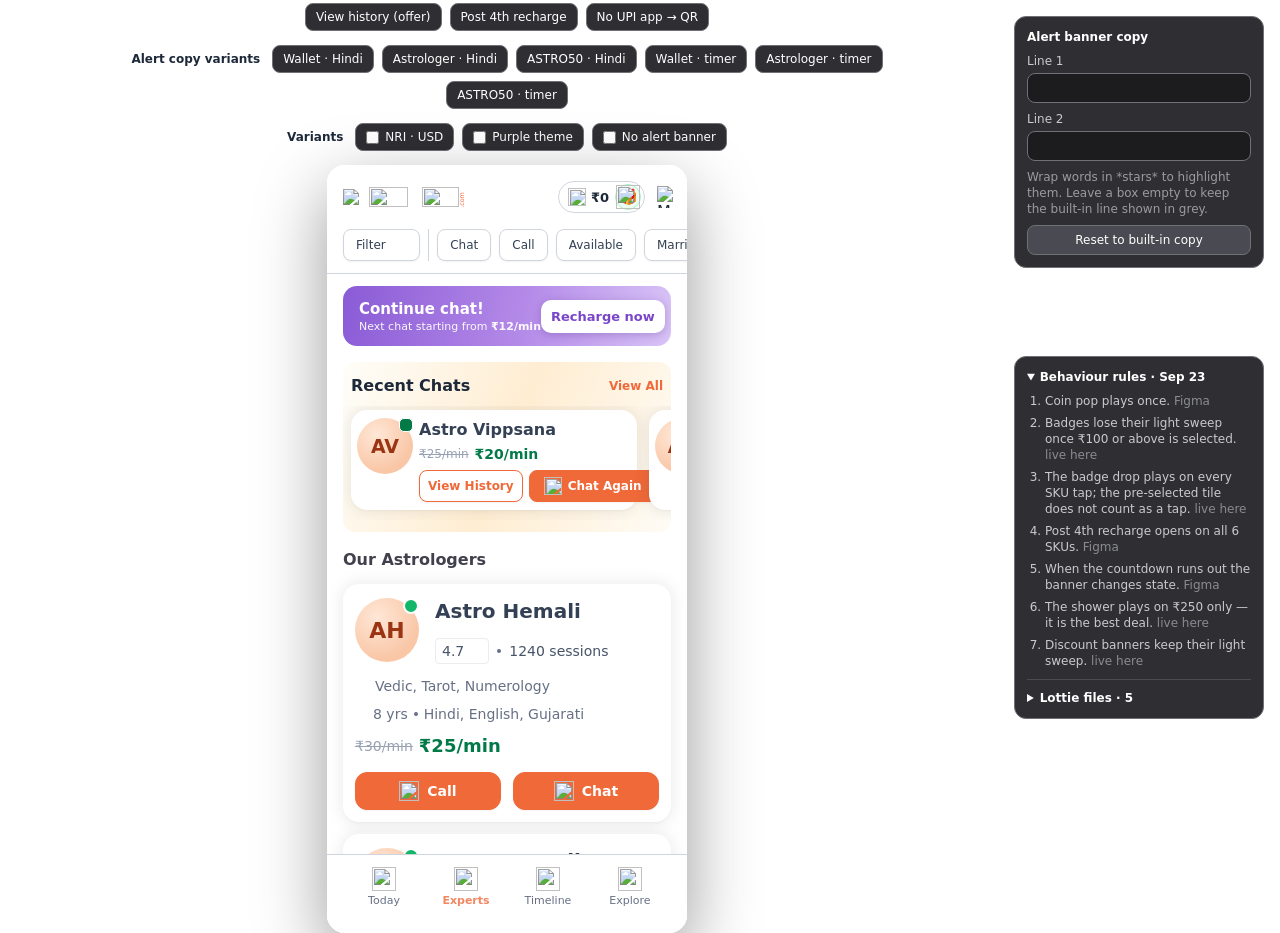
==== commit f79e7fa4: "Point the icon list at LottieFiles and drop the two bells The five icons now live on LottieFiles, so" ====
--- a/src/template.html
+++ b/src/template.html
@@ -121,10 +121,9 @@
 .lot .pv{flex:none;width:32px;height:32px;border-radius:8px;background:#3d3d44;overflow:hidden}
 .lot .pv.g{background:linear-gradient(135deg,#065F41,#039855)}
 .lot .pv.w{background:#fff}
-/* the bells belong on their own band tint, not on green */
-.lot .pv.a{background:var(--warning-100)}
-.lot .pv.r{background:var(--error-100)}
 .lot a{color:#fff;font-weight:600;text-decoration:none;border-bottom:1px solid #6a6a72}
+/* the raw-file escape hatch: present, but never competing with the LottieFiles link */
+.lot a.raw{color:#8a8a93;font-weight:400;font-size:11px;border-bottom-color:#4a4a52}
 .lot small{display:block;color:#8a8a93}
 .lot .note{margin:8px 0 0;color:#8a8a93}
 body.mobile .specs{display:none}
@@ -1526,9 +1525,9 @@
     <li>Discount banners keep their light sweep. <i>live here</i></li>
   </ol>
   <details class="lot" id="lotPanel">
-    <summary>Lottie downloads · 7</summary>
+    <summary>Lottie files · 5</summary>
     <ul id="lotList"></ul>
-    <p class="note" id="lotNote">Each one is the animation this page runs, as a .json any Lottie player reads.</p>
+    <p class="note" id="lotNote">Each one is the animation this page runs. The name opens it on LottieFiles; <i>json</i> downloads the raw file.</p>
   </details>
 </details>
 <button class="flows-btn" id="flowsBtn" aria-haspopup="dialog">Flows ▾</button>
@@ -2873,19 +2872,20 @@
    never the .json.
    `g` is the swatch the icon actually sits on, so the white parts read. The preview is the same
    file the link hands over, played by the reference player — if it looks right here it is right. */
+const LOT_SHARE='https://app.lottiefiles.com/share/';
 const LOTTIES=[
-  ['popup-discount.json','Popup discount seal','g','Shakes once, 0.3s after the coupon popup lands.'],
-  ['sku-selected.json','SKU selection marks','w','Border, corner and tick. Transparent — drop it on a tile.'],
-  ['band-bonus.json','Band seal · green','g','Bonus and coupon bands. Still, then a shake every 3.4s.'],
-  ['band-bonus-dark.json','Band seal · dark green','g','The offer band, on its deeper green.'],
-  ['band-alert-amber.json','Band bell · amber','a','The missing-out band. Still, like the prototype.'],
-  ['band-alert-red.json','Band bell · red','r','The not-enough-balance band. Still, like the prototype.'],
-  ['walletchip.json','Wallet chip','g','The gift ⇄ add swap in the nav.'],
+  ['popup-discount.json','Popup discount seal','g','Shakes once, 0.3s after the coupon popup lands.','6dfe8733-6eab-49bb-a164-b5e7ae9122c1'],
+  ['sku-selected.json','SKU selection marks','w','Border, corner and tick. Transparent — drop it on a tile.','7a656a30-ced3-48df-8e96-0a048cb9261b'],
+  ['band-bonus.json','Band seal · green','g','Bonus and coupon bands. Still, then a shake every 3.4s.','768bd009-85b1-4257-8fa7-5bae57e58070'],
+  ['band-bonus-dark.json','Band seal · dark green','g','The offer band, on its deeper green.','b2df3cf7-4bb7-4ccf-bdce-d91e98e6fc43'],
+  ['walletchip.json','Wallet chip','g','The gift ⇄ add swap in the nav.','d6e49e74-0011-4499-bcf6-d9ced1bc88df'],
 ];
-document.getElementById('lotList').innerHTML=LOTTIES.map(([f,name,bg,what])=>
-  `<li><span class="pv ${bg}" data-src="assets/${f}"></span><span><a href="assets/${f}" download>${name}</a><small>${what}</small></span></li>`).join('');
+/* The title goes to LottieFiles; the faint `json` beside it still hands over the raw file, for
+   anyone who cannot reach LottieFiles. `noopener` because these open in a new tab. */
+document.getElementById('lotList').innerHTML=LOTTIES.map(([f,name,bg,what,id])=>
+  `<li><span class="pv ${bg}" data-src="assets/${f}"></span><span><a href="${LOT_SHARE}${id}" target="_blank" rel="noopener">${name}</a> <a class="raw" href="assets/${f}" download>json</a><small>${what}</small></span></li>`).join('');
 /* The player is 300KB and most visits never open this drawer, so it is fetched on the first open
-   and never again. Without it the page is unchanged; the download links are plain hrefs. */
+   and never again. Without it the page is unchanged; the links are plain hrefs. */
 const lotPanel=document.getElementById('lotPanel');
 lotPanel.addEventListener('toggle',()=>{
   if(!lotPanel.open||lotPanel.dataset.loaded)return;
@@ -2894,7 +2894,7 @@
   s.src='https://cdnjs.cloudflare.com/ajax/libs/lottie-web/5.12.2/lottie.min.js';
   s.onload=()=>document.querySelectorAll('#lotList .pv').forEach(b=>
     lottie.loadAnimation({container:b,renderer:'svg',loop:true,autoplay:true,path:b.dataset.src}));
-  s.onerror=()=>{document.getElementById('lotNote').textContent='No internet, so the previews stay blank — the downloads still work.'};
+  s.onerror=()=>{document.getElementById('lotNote').textContent='No internet, so the previews stay blank — the links still work.'};
   document.head.append(s);
 });
 
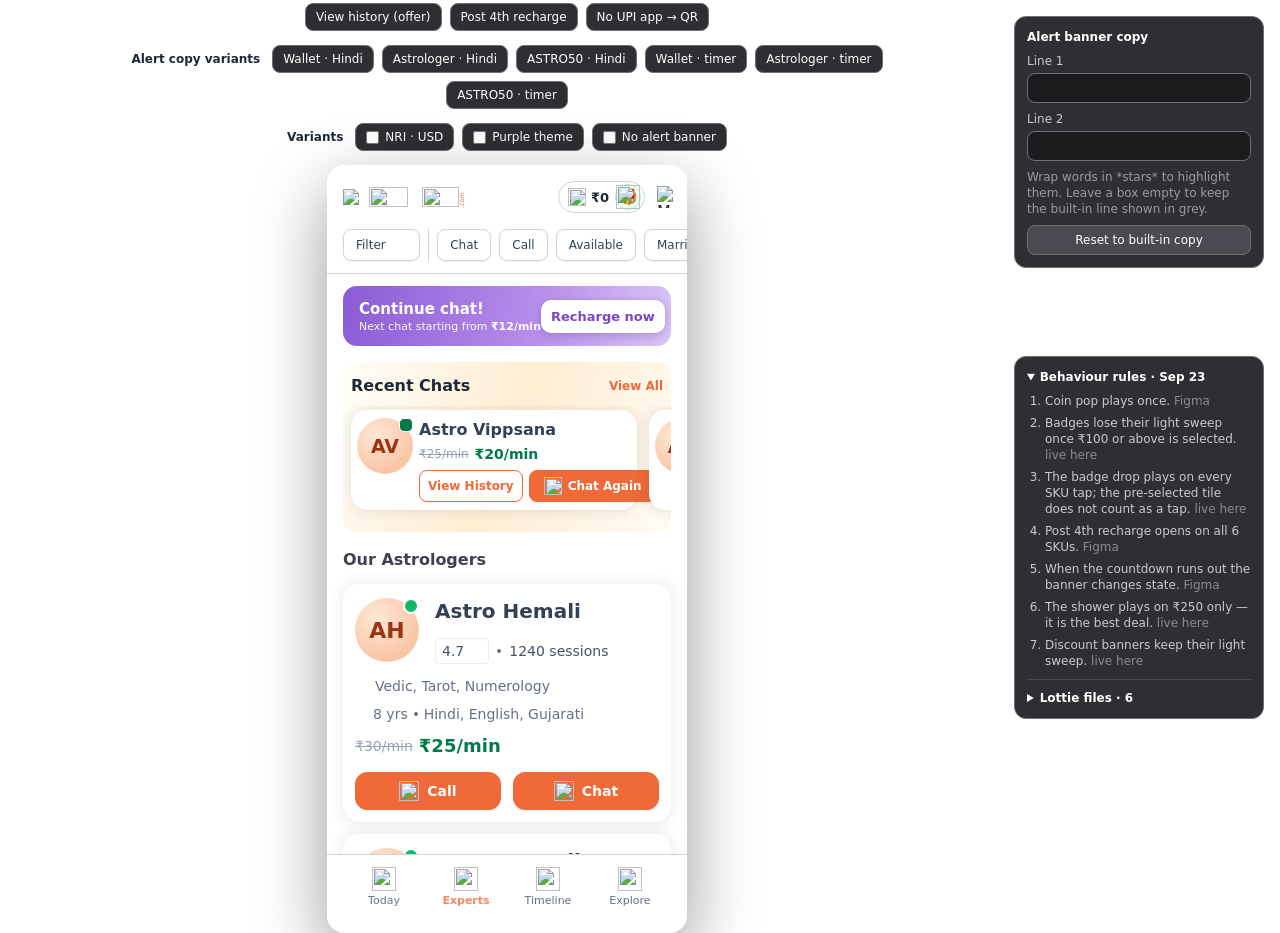
==== commit 642c2a85: "List the coin drop alongside the other Lotties It was the one animation on the screen with no entry " ====
--- a/src/template.html
+++ b/src/template.html
@@ -114,18 +114,24 @@
 .specs li{margin-bottom:6px}
 .specs i{font-style:normal;color:#8a8a93}
 /* The downloadable Lotties. Closed by default on purpose: opening it is what fetches the player,
-   so a visitor who never opens it pays nothing for it. */
-.lot{margin:10px 0 0;border-top:1px solid #4a4a52;padding-top:10px}
-.lot ul{list-style:none;margin:8px 0 0;padding:0;display:flex;flex-direction:column;gap:9px}
-.lot li{display:flex;gap:8px;align-items:center;margin:0}
-.lot .pv{flex:none;width:32px;height:32px;border-radius:8px;background:#3d3d44;overflow:hidden}
-.lot .pv.g{background:linear-gradient(135deg,#065F41,#039855)}
-.lot .pv.w{background:#fff}
-.lot a{color:#fff;font-weight:600;text-decoration:none;border-bottom:1px solid #6a6a72}
+   so a visitor who never opens it pays nothing for it.
+   NOT named .lot — that class already means "the swap Lottie has mounted" on the wallet chip,
+   and the border-top below was painting a stray line across it. */
+.lotdl{margin:10px 0 0;border-top:1px solid #4a4a52;padding-top:10px}
+.lotdl ul{list-style:none;margin:8px 0 0;padding:0;display:flex;flex-direction:column;gap:9px}
+.lotdl li{display:flex;gap:8px;align-items:center;margin:0}
+.lotdl .pv{flex:none;width:32px;height:32px;border-radius:8px;background:#3d3d44;overflow:hidden}
+.lotdl .pv.g{background:linear-gradient(135deg,#065F41,#039855)}
+.lotdl .pv.w{background:#fff}
+/* A .lottie is a zipped container, which lottie-web cannot read, so those rows preview through
+   the dotlottie web component the page already loads. `cover` because the coin file is a wide
+   shower and a contained copy would be four specks in a 32px box. */
+.lotdl .pv dotlottie-wc{display:block;width:100%;height:100%}
+.lotdl a{color:#fff;font-weight:600;text-decoration:none;border-bottom:1px solid #6a6a72}
 /* the raw-file escape hatch: present, but never competing with the LottieFiles link */
-.lot a.raw{color:#8a8a93;font-weight:400;font-size:11px;border-bottom-color:#4a4a52}
-.lot small{display:block;color:#8a8a93}
-.lot .note{margin:8px 0 0;color:#8a8a93}
+.lotdl a.raw{color:#8a8a93;font-weight:400;font-size:11px;border-bottom-color:#4a4a52}
+.lotdl small{display:block;color:#8a8a93}
+.lotdl .note{margin:8px 0 0;color:#8a8a93}
 body.mobile .specs{display:none}
 /* Live alert-banner copy editor, desktop only. Same dark chrome as .toolbar so it reads as
    prototype furniture and not as part of the design. */
@@ -1524,8 +1530,8 @@
     <li>The shower plays on ₹250 only — it is the best deal. <i>live here</i></li>
     <li>Discount banners keep their light sweep. <i>live here</i></li>
   </ol>
-  <details class="lot" id="lotPanel">
-    <summary>Lottie files · 5</summary>
+  <details class="lotdl" id="lotPanel">
+    <summary>Lottie files · 6</summary>
     <ul id="lotList"></ul>
     <p class="note" id="lotNote">Each one is the animation this page runs. The name opens it on LottieFiles; <i>json</i> downloads the raw file.</p>
   </details>
@@ -2879,17 +2885,31 @@
   ['band-bonus.json','Band seal · green','g','Bonus and coupon bands. Still, then a shake every 3.4s.','768bd009-85b1-4257-8fa7-5bae57e58070'],
   ['band-bonus-dark.json','Band seal · dark green','g','The offer band, on its deeper green.','b2df3cf7-4bb7-4ccf-bdce-d91e98e6fc43'],
   ['walletchip.json','Wallet chip','g','The gift ⇄ add swap in the nav.','d6e49e74-0011-4499-bcf6-d9ced1bc88df'],
+  ['coin.lottie','Coin drop','g','The shower on the hero tile. Loops; stops once that tile is picked.','a89441ff-f147-47a4-8331-cfe4d7491cc7'],
 ];
 /* The title goes to LottieFiles; the faint `json` beside it still hands over the raw file, for
    anyone who cannot reach LottieFiles. `noopener` because these open in a new tab. */
-document.getElementById('lotList').innerHTML=LOTTIES.map(([f,name,bg,what,id])=>
-  `<li><span class="pv ${bg}" data-src="assets/${f}"></span><span><a href="${LOT_SHARE}${id}" target="_blank" rel="noopener">${name}</a> <a class="raw" href="assets/${f}" download>json</a><small>${what}</small></span></li>`).join('');
+document.getElementById('lotList').innerHTML=LOTTIES.map(([f,name,bg,what,id])=>{
+  const dot=f.endsWith('.lottie');
+  // Neither kind is mounted here. A dotlottie-wc sitting in this markup would fetch its file and
+  // run a player for every visitor, including the ones who never open the drawer — the same cost
+  // the lazy player below exists to avoid. Both are built on first open instead.
+  const pv=`<span class="pv ${bg}" data-${dot?'dot':'src'}="assets/${f}"></span>`;
+  return `<li>${pv}<span><a href="${LOT_SHARE}${id}" target="_blank" rel="noopener">${name}</a> <a class="raw" href="assets/${f}" download>${dot?'lottie':'json'}</a><small>${what}</small></span></li>`;
+}).join('');
 /* The player is 300KB and most visits never open this drawer, so it is fetched on the first open
    and never again. Without it the page is unchanged; the links are plain hrefs. */
 const lotPanel=document.getElementById('lotPanel');
 lotPanel.addEventListener('toggle',()=>{
   if(!lotPanel.open||lotPanel.dataset.loaded)return;
   lotPanel.dataset.loaded='1';
+  // .lottie rows need no script fetch — the dotlottie component is already loaded in <head> —
+  // so they can be built straight away, unlike the .json rows waiting on lottie-web below.
+  document.querySelectorAll('#lotList .pv[data-dot]').forEach(b=>{
+    const w=document.createElement('dotlottie-wc');
+    w.setAttribute('src',b.dataset.dot); w.setAttribute('autoplay',''); w.setAttribute('loop','');
+    b.append(w);
+  });
   const s=document.createElement('script');
   s.src='https://cdnjs.cloudflare.com/ajax/libs/lottie-web/5.12.2/lottie.min.js';
   s.onload=()=>document.querySelectorAll('#lotList .pv').forEach(b=>
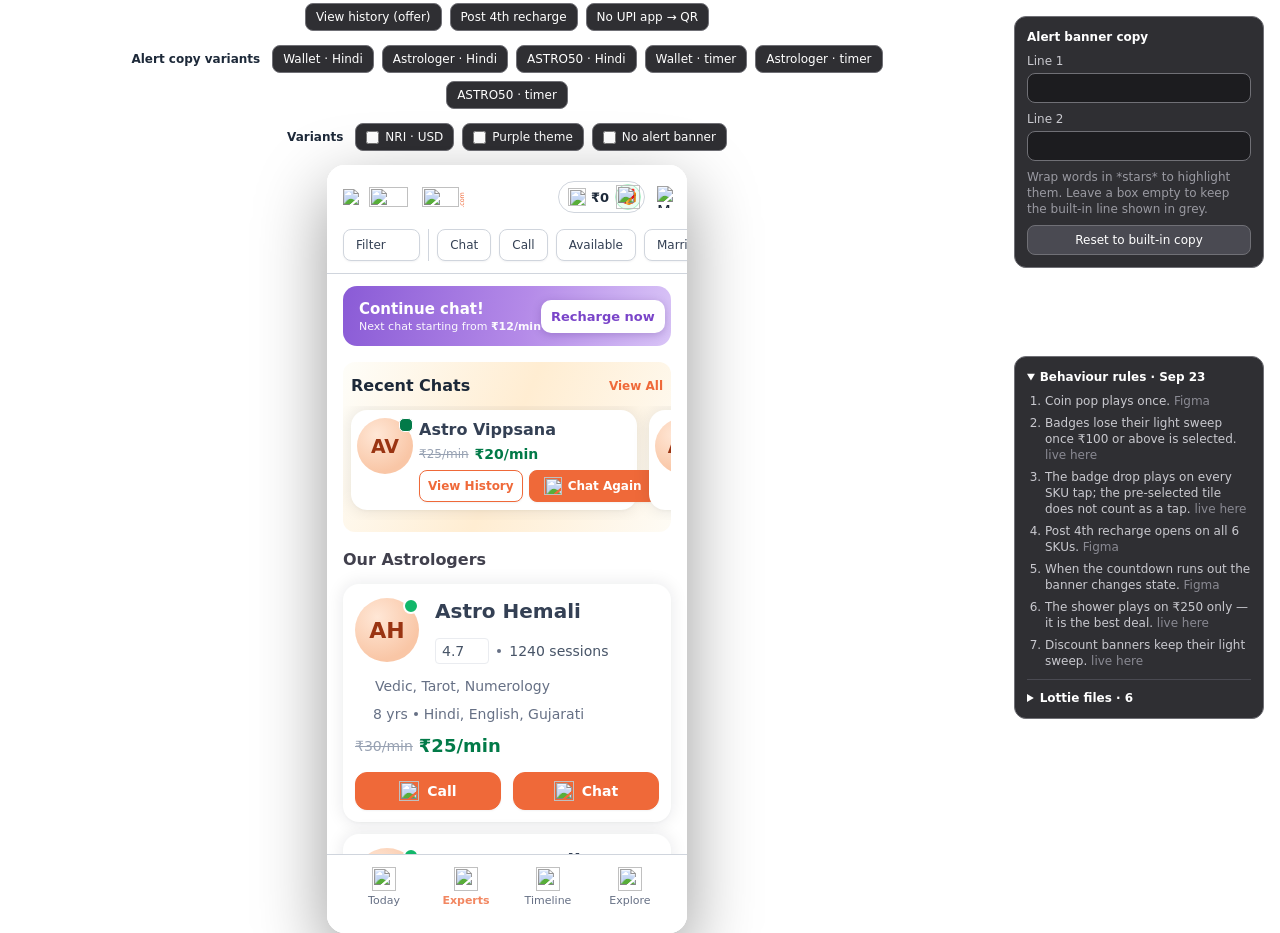
==== commit 9cba6f96: "Badge type and padding from Figma: 12/18 Inter, 4px 5px Every part of the bonus badge is now Figma's" ====
--- a/src/template.html
+++ b/src/template.html
@@ -986,7 +986,10 @@
 /* max-width caps the pill at the tile it hangs off, so a long bonus ellipsises instead of
    spilling past the SKU. Vertical padding holds the pill at its old 26px height so the
    spacing below it — and therefore the card height — is unaffected by the smaller type. */
-.am .chip{position:relative;z-index:4;margin-top:-11px;max-width:100%;display:flex;align-items:center;justify-content:center;padding:6px 8px;border-radius:12px;
+/* padding 4px 5px and radius 12 are Figma's, and the pill stays 26px tall: it used to be
+   6 + 14 + 6, it is now 4 + 18 + 4. Keep that sum at 26 — the card's spacing below is
+   measured off this pill's height. */
+.am .chip{position:relative;z-index:4;margin-top:-11px;max-width:100%;display:flex;align-items:center;justify-content:center;padding:4px 5px;border-radius:12px;
   /* Figma "Bonus badge / Style=Green" (4803:2367). Top-to-bottom, and the fill's own layer
      opacity is baked into every stop's alpha with #fff underneath — same pixels, but it keeps
      working if the pill ever sits on a non-white surface. Last stop is Success/600 at 38.5%
@@ -995,11 +998,16 @@
      milky against the card.) Change it in all three places or the badge shifts colour in
      flight: .am .chip, .am .flyer, and the .v-purple override. */
   background:linear-gradient(180deg,rgba(2,122,72,.85) 0%,rgba(2,122,72,.85) 10%,rgba(3,152,85,.85) 23.3%,rgba(3,152,85,.85) 83.9%,rgba(3,152,85,.32725) 100%),#fff}
-.am .chip p{position:relative;z-index:1;font-size:10px;font-weight:600;line-height:14px;letter-spacing:-.1px;color:#fff;white-space:nowrap;min-width:0;overflow:hidden;text-overflow:ellipsis}
-/* The figure carries the hierarchy; "more" and the ₹ stay at 10px/600. line-height is pinned
-   so the bigger inline type can't grow the line box and push the pill taller — the card's
-   spacing below is measured off this pill's height. */
-.am .chip p b,.am .flyer p b{font-size:var(--fs-xs);font-weight:800;line-height:14px}
+/* Type is Figma's "Body X Small 12/Regular" on every part of the badge — the var() pair IS
+   that style. Nothing here is 10px any more: the badge does not shrink its own type, the
+   figure is separated by weight alone. */
+.am .chip p{position:relative;z-index:1;font-size:var(--fs-xs);font-weight:400;line-height:var(--lh-xs);letter-spacing:0;color:#fff;white-space:nowrap;min-width:0;overflow:hidden;text-overflow:ellipsis}
+/* "Body X Small 12/Bold" — same size and line box as its neighbours, weight 700 only.
+   margin-right:1px is the badge's itemSpacing (Figma 4803:2367). It is on the RIGHT only:
+   in Figma "+" and "₹500" sit in a nested 0-gap frame, so the single 1px gap falls between
+   the figure and "extra". The markup must NOT also put a literal space before "extra" — a
+   space at 12px is ~3px and would stack on top of this. */
+.am .chip p b,.am .flyer p b{font-size:var(--fs-xs);font-weight:700;line-height:var(--lh-xs);margin:0 1px 0 0}
 /* Light sweep, collapsed row only — nine of these at once in the open grid reads as noise.
    Clipped by the pill's own overflow, and sits under the text via .chip p's z-index. */
 .am #skus .chip{overflow:hidden}
@@ -1212,7 +1220,9 @@
   /* Same fill as .am .chip — this IS that pill, lifted off the tile, so any drift between the
      two would read as a colour change mid-flight. */
   background:linear-gradient(180deg,rgba(2,122,72,.85) 0%,rgba(2,122,72,.85) 10%,rgba(3,152,85,.85) 23.3%,rgba(3,152,85,.85) 83.9%,rgba(3,152,85,.32725) 100%),#fff}
-.am .flyer p{font-size:10px;font-weight:600;line-height:14px;letter-spacing:-.1px;color:#fff;white-space:nowrap}
+/* Type and padding must track .am .chip exactly — this IS that pill in flight, and any
+   difference would make it visibly resize as it leaves the tile. */
+.am .flyer p{font-size:var(--fs-xs);font-weight:400;line-height:var(--lh-xs);letter-spacing:0;color:#fff;white-space:nowrap}
 /* the amount takes the hit as the chip lands */
 .am .ac .amt.absorb{animation:absorb .52s cubic-bezier(.24,1.6,.36,1)}
 @keyframes absorb{0%{transform:none}24%{transform:scale(1.14)}58%{transform:scale(.975)}100%{transform:none}}
@@ -1936,7 +1946,7 @@
     <div class="opt" role="radio" tabindex="0" aria-checked="${on}" aria-label="₹${fmt(v)}${b?`, ₹${fmt(b)} extra`:''}" data-amt="${v}">
       <div class="box ${on?'on':''}"><div class="sku"><span class="r">₹</span><span class="n">${v}</span></div>${on?CORNER:''}</div>
     </div>
-    ${b?`<div class="chip" style="--sd:${sweepDelay(i)}s"><p>+₹<b>${fmt(b)}</b> more</p></div>`:''}
+    ${b?`<div class="chip" style="--sd:${sweepDelay(i)}s"><p>+₹<b>${fmt(b)}</b>extra</p></div>`:''}
   </div>`;
 }
 // Collapsed row: ₹50 · ₹100 · ₹250, or the picked amount in the last slot when it's bigger.
@@ -2264,7 +2274,7 @@
   const n=A('cardN'), token=++animToken;
   const setN=x=>{ab.shown=x;n.textContent=fmt(x);alignCardRupee()};
   if(!animate||RM||b===0){setN(total);return}
-  // Each amount's badge drops ONCE per visit to this screen. Pick ₹100 and its "+₹150 more"
+  // Each amount's badge drops ONCE per visit to this screen. Pick ₹100 and its "+₹150 extra"
   // flies into the card; pick ₹100 again later and only the number refreshes, no second drop.
   // The set lives on `ab`, which openAB() rebuilds, so re-entering the screen replays them all.
   if(ab.dropped.has(v)){setN(total);return}
@@ -2301,7 +2311,7 @@
   const sr=amRoot.getBoundingClientRect(), a=chip.getBoundingClientRect(), z=amt.getBoundingClientRect();
   const fly=document.createElement('div');
   fly.className='flyer';
-  fly.innerHTML=`<p>+₹<b>${fmt(b)}</b> more</p>`;   // must match the chip it flies out of
+  fly.innerHTML=`<p>+₹<b>${fmt(b)}</b>extra</p>`;   // must match the chip it flies out of
   Object.assign(fly.style,{left:(a.left-sr.left)+'px',top:(a.top-sr.top)+'px',width:a.width+'px',height:a.height+'px'});
   amRoot.appendChild(fly);
   const dx=(z.left+z.width/2)-(a.left+a.width/2), dy=(z.top+z.height/2)-(a.top+a.height/2);
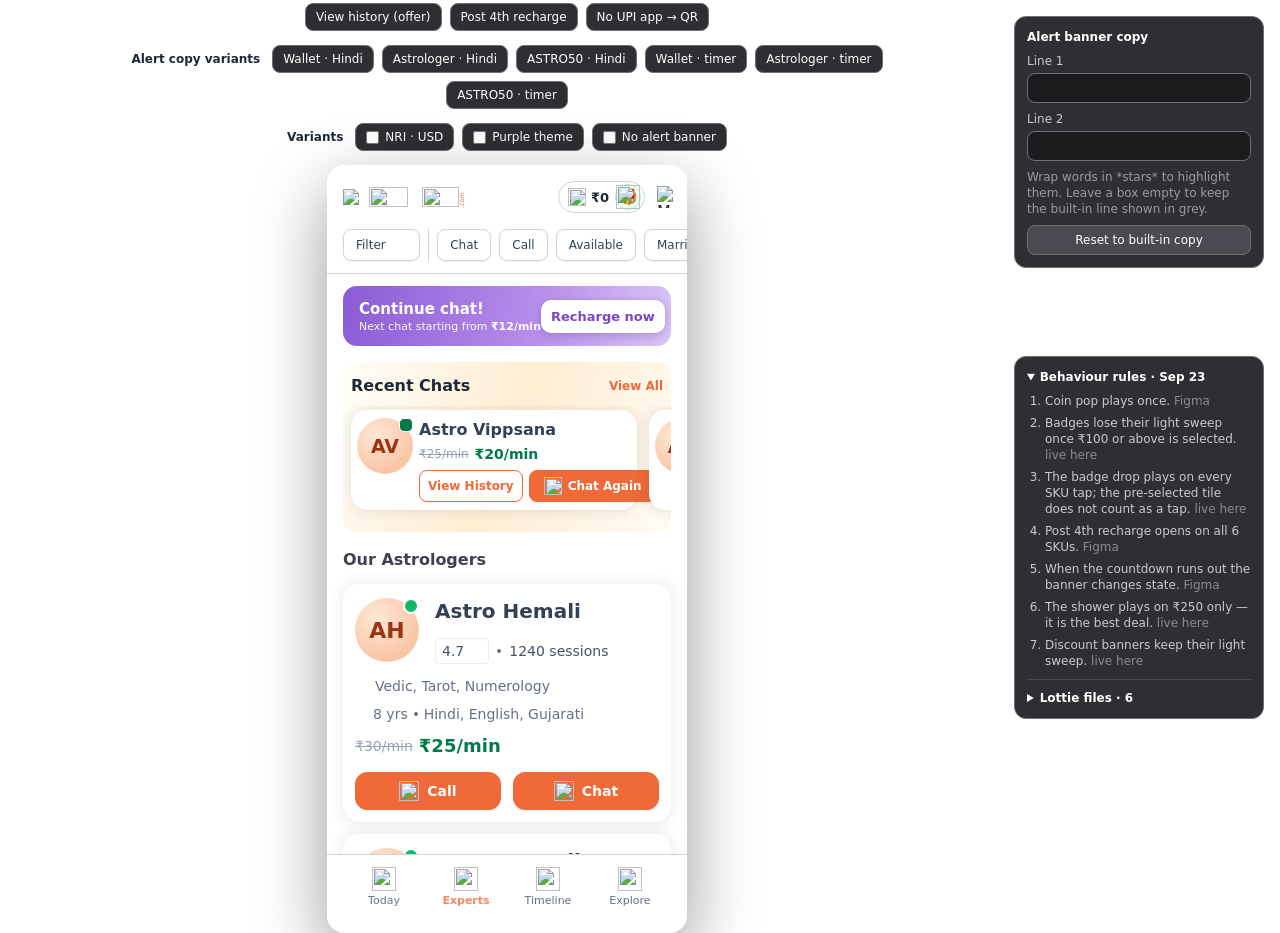
==== commit 5ee0f9db: "Sweep the grid badges too, and hold the veil fade back until the summary opens The badge light sweep" ====
--- a/src/template.html
+++ b/src/template.html
@@ -1008,10 +1008,13 @@
    the figure and "extra". The markup must NOT also put a literal space before "extra" — a
    space at 12px is ~3px and would stack on top of this. */
 .am .chip p b,.am .flyer p b{font-size:var(--fs-xs);font-weight:700;line-height:var(--lh-xs);margin:0 1px 0 0}
-/* Light sweep, collapsed row only — nine of these at once in the open grid reads as noise.
+/* Light sweep on the bonus badges — collapsed row AND the open grid. It used to be `#skus` only,
+   on the worry that nine at once would read as noise; Oct 5 she reported it missing on the grid
+   at ₹50, so the grid is in. The noise worry is already answered by amTile's per-index stagger
+   (--sd = i*.38s), which sends them across as a wave rather than nine in unison.
    Clipped by the pill's own overflow, and sits under the text via .chip p's z-index. */
-.am #skus .chip{overflow:hidden}
-.am #skus .chip::after{content:"";position:absolute;top:0;bottom:0;left:0;width:38%;pointer-events:none;
+.am :is(#skus,#grid) .chip{overflow:hidden}
+.am :is(#skus,#grid) .chip::after{content:"";position:absolute;top:0;bottom:0;left:0;width:38%;pointer-events:none;
   background:linear-gradient(100deg,rgba(255,255,255,0),rgba(255,255,255,.4) 50%,rgba(255,255,255,0));
   animation:chipSweep 3.2s linear infinite;animation-delay:var(--sd,0s)}
 @keyframes chipSweep{0%{transform:translateX(-120%)}42%,100%{transform:translateX(300%)}}
@@ -1023,7 +1026,7 @@
       the badges go still; you have already taken the bonus, so there is nothing left to point at.
    (2) happens to subsume (1) today, since renderBand can never set both at once. Both are kept
    because they are separate decisions of hers and the flags they read are independent. */
-.am.timed #skus .chip::after,.am:not(.lure) #skus .chip::after{display:none}
+.am.timed :is(#skus,#grid) .chip::after,.am:not(.lure) :is(#skus,#grid) .chip::after{display:none}
 
 /* Coin shower — a dotLottie drawn onto one canvas, created once in initCoins() and re-parented
    into whichever ₹250 tile is on screen.
@@ -1141,8 +1144,11 @@
   mask-image:linear-gradient(180deg,transparent 0,rgba(0,0,0,.14) 26%,rgba(0,0,0,.45) 48%,rgba(0,0,0,.8) 68%,#000 84%);
   background:linear-gradient(180deg,rgba(236,253,243,0) 0%,rgba(230,250,239,.30) 34%,rgba(214,244,229,.72) 66%,rgba(201,239,220,.94) 86%,#C6EEDB 100%)}
 .am .payblock.gold .veilfade{background:linear-gradient(180deg,rgba(251,246,234,0) 0%,rgba(250,243,228,.34) 34%,rgba(246,236,210,.74) 66%,rgba(242,230,200,.94) 86%,#F1E4C4 100%)}
-.screen.am.open .veilfade,.screen.am.sumopen .veilfade{opacity:1}
-.screen.am.sumopen .veilfade{height:420px}
+/* Summary OPEN only. It used to come on with the SKU grid too (`.screen.am.open`), which put the
+   tint and blur behind the open grid whenever the sheet was expanded. Figma 5092:6842 — the
+   congratulations card with the summary closed — carries the "veil fade" layer as hidden, so the
+   grid-open state must not show it. Her call, Sep 30. */
+.screen.am.sumopen .veilfade{opacity:1;height:420px}
 
 /* Summary open: everything behind the sheet goes soft, HEADER INCLUDED (Figma 5227:27592).
    It takes two layers, not one. `.am .nav` is z-index 5 — above `.payblock` — so a backdrop
